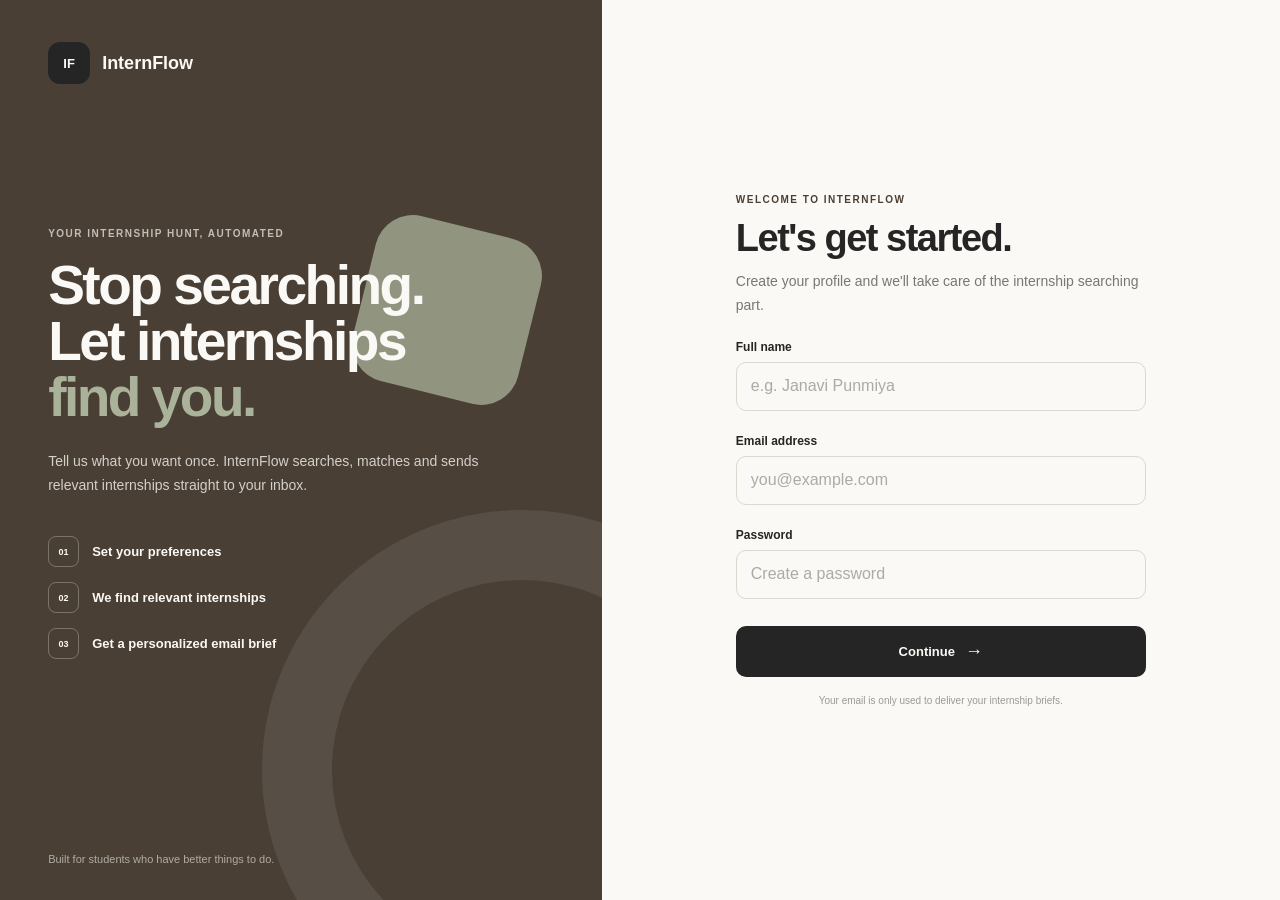
==== index.html @ 43641e39 "Add files via upload" ====
<!DOCTYPE html>
<html lang="en">
<head>
    <meta charset="UTF-8">
    <meta name="viewport" content="width=device-width, initial-scale=1.0">

    <title>InternFlow</title>

    <link rel="stylesheet" href="style.css">
</head>

<body>

    <!-- ================= LOGIN ================= -->

    <section id="loginPage" class="page active">

        <div class="login-page">

            <div class="login-visual">

                <div class="visual-top">
                    <div class="logo">IF</div>
                    <span>InternFlow</span>
                </div>

                <div class="visual-content">

                    <span class="mini-label">
                        YOUR INTERNSHIP HUNT, AUTOMATED
                    </span>

                    <h1>
                        Stop searching.<br>
                        Let internships<br>
                        <span>find you.</span>
                    </h1>

                    <p>
                        Tell us what you want once. InternFlow searches,
                        matches and sends relevant internships straight
                        to your inbox.
                    </p>

                    <div class="visual-points">

                        <div>
                            <span class="point-icon">01</span>
                            <p>Set your preferences</p>
                        </div>

                        <div>
                            <span class="point-icon">02</span>
                            <p>We find relevant internships</p>
                        </div>

                        <div>
                            <span class="point-icon">03</span>
                            <p>Get a personalized email brief</p>
                        </div>

                    </div>

                </div>

                <div class="visual-footer">
                    <span>
                        Built for students who have better things to do.
                    </span>
                </div>

            </div>


            <div class="login-form-area">

                <div class="mobile-brand">
                    <div class="logo">IF</div>
                    <strong>InternFlow</strong>
                </div>

                <div class="login-form-wrapper">

                    <span class="form-label">
                        WELCOME TO INTERNFLOW
                    </span>

                    <h2>Let's get started.</h2>

                    <p class="form-description">
                        Create your profile and we'll take care of
                        the internship searching part.
                    </p>

                    <form id="loginForm">

                        <div class="input-group">

                            <label for="loginName">
                                Full name
                            </label>

                            <input
                                type="text"
                                id="loginName"
                                placeholder="e.g. Janavi Punmiya"
                                required
                            >

                        </div>


                        <div class="input-group">

                            <label for="loginEmail">
                                Email address
                            </label>

                            <input
                                type="email"
                                id="loginEmail"
                                placeholder="you@example.com"
                                required
                            >

                        </div>


                        <div class="input-group">

                            <label for="loginPassword">
                                Password
                            </label>

                            <input
                                type="password"
                                id="loginPassword"
                                placeholder="Create a password"
                                required
                            >

                        </div>


                        <button
                            type="submit"
                            class="primary-btn"
                        >
                            Continue
                            <span>→</span>
                        </button>

                    </form>

                    <p class="privacy-note">
                        Your email is only used to deliver your
                        internship briefs.
                    </p>

                </div>

            </div>

        </div>

    </section>


    <!-- ================= PREFERENCES ================= -->

    <section id="preferencesPage" class="page">

        <div class="app-shell">

            <header class="topbar">

                <div class="brand">
                    <div class="logo">IF</div>
                    <strong>InternFlow</strong>
                </div>

                <button
                    id="logoutBtn"
                    class="logout-btn"
                >
                    Log out
                </button>

            </header>


            <main class="preferences-main">

                <div class="setup-intro">

                    <div>

                        <span class="form-label">
                            STEP 01 / YOUR PROFILE
                        </span>

                        <h1>What are you looking for?</h1>

                        <p>
                            The more you tell us, the better we can filter
                            internships before they reach your inbox.
                        </p>

                    </div>

                    <div class="setup-number">
                        01
                    </div>

                </div>


                <form id="preferencesForm">

                    <!-- BASIC PREFERENCES -->

                    <section class="preference-section">

                        <div class="section-number">
                            01
                        </div>

                        <div class="section-content">

                            <div class="section-heading">

                                <h2>
                                    About your internship
                                </h2>

                                <p>
                                    Tell us what kind of opportunity
                                    you want.
                                </p>

                            </div>


                            <div class="preference-grid">

                                <div class="field full">

                                    <label>
                                        Skills
                                    </label>

                                    <input
                                        type="text"
                                        id="skills"
                                        placeholder="Python, Java, Linux, React, SQL..."
                                        required
                                    >

                                    <small>
                                        Add all skills you want
                                        internships to match against.
                                    </small>

                                </div>


                                <div class="field">

                                    <label>
                                        Preferred domain
                                    </label>

                                    <select
                                        id="domain"
                                        required
                                    >

                                        <option value="">
                                            Choose a domain
                                        </option>

                                        <option>
                                            Cybersecurity
                                        </option>

                                        <option>
                                            Software Development
                                        </option>

                                        <option>
                                            Web Development
                                        </option>

                                        <option>
                                            App Development
                                        </option>

                                        <option>
                                            Data Science
                                        </option>

                                        <option>
                                            Artificial Intelligence
                                        </option>

                                        <option>
                                            Machine Learning
                                        </option>

                                        <option>
                                            Cloud Computing
                                        </option>

                                        <option>
                                            DevOps
                                        </option>

                                        <option>
                                            Cloud Security
                                        </option>

                                        <option>
                                            IoT
                                        </option>

                                        <option>
                                            Embedded Systems
                                        </option>

                                        <option>
                                            Networking
                                        </option>

                                        <option>
                                            Blockchain
                                        </option>

                                        <option>
                                            UI/UX Design
                                        </option>

                                        <option>
                                            Product Management
                                        </option>

                                        <option>
                                            Digital Marketing
                                        </option>

                                        <option>
                                            Finance
                                        </option>

                                        <option>
                                            Business Analytics
                                        </option>

                                        <option>
                                            Other
                                        </option>

                                    </select>

                                </div>


                                <div class="field">

                                    <label>
                                        Internship type
                                    </label>

                                    <select id="internshipType">

                                        <option value="Any">
                                            Any type
                                        </option>

                                        <option>
                                            Technical
                                        </option>

                                        <option>
                                            Non-Technical
                                        </option>

                                        <option>
                                            Research
                                        </option>

                                        <option>
                                            Engineering
                                        </option>

                                        <option>
                                            Product
                                        </option>

                                        <option>
                                            Design
                                        </option>

                                        <option>
                                            Business
                                        </option>

                                    </select>

                                </div>

                            </div>

                        </div>

                    </section>


                    <!-- LOCATION -->

                    <section class="preference-section">

                        <div class="section-number">
                            02
                        </div>

                        <div class="section-content">

                            <div class="section-heading">

                                <h2>
                                    Where do you want to work?
                                </h2>

                                <p>
                                    You can select multiple locations.
                                </p>

                            </div>


                            <div class="location-grid">

                                <label class="choice">
                                    <input
                                        type="checkbox"
                                        value="Mumbai"
                                    >
                                    <span>Mumbai</span>
                                </label>

                                <label class="choice">
                                    <input
                                        type="checkbox"
                                        value="Pune"
                                    >
                                    <span>Pune</span>
                                </label>

                                <label class="choice">
                                    <input
                                        type="checkbox"
                                        value="Bengaluru"
                                    >
                                    <span>Bengaluru</span>
                                </label>

                                <label class="choice">
                                    <input
                                        type="checkbox"
                                        value="Hyderabad"
                                    >
                                    <span>Hyderabad</span>
                                </label>

                                <label class="choice">
                                    <input
                                        type="checkbox"
                                        value="Delhi NCR"
                                    >
                                    <span>Delhi NCR</span>
                                </label>

                                <label class="choice">
                                    <input
                                        type="checkbox"
                                        value="Chennai"
                                    >
                                    <span>Chennai</span>
                                </label>

                                <label class="choice">
                                    <input
                                        type="checkbox"
                                        value="Kolkata"
                                    >
                                    <span>Kolkata</span>
                                </label>

                                <label class="choice">
                                    <input
                                        type="checkbox"
                                        value="Ahmedabad"
                                    >
                                    <span>Ahmedabad</span>
                                </label>

                                <label class="choice">
                                    <input
                                        type="checkbox"
                                        value="Noida"
                                    >
                                    <span>Noida</span>
                                </label>

                                <label class="choice">
                                    <input
                                        type="checkbox"
                                        value="Gurugram"
                                    >
                                    <span>Gurugram</span>
                                </label>

                                <label class="choice">
                                    <input
                                        type="checkbox"
                                        value="Remote"
                                    >
                                    <span>Remote</span>
                                </label>

                                <label class="choice">
                                    <input
                                        type="checkbox"
                                        value="Anywhere in India"
                                    >
                                    <span>Anywhere in India</span>
                                </label>

                            </div>


                            <div class="custom-location">

                                <label for="customLocation">
                                    Other location
                                </label>

                                <input
                                    type="text"
                                    id="customLocation"
                                    placeholder="Add another city or location"
                                >

                            </div>

                        </div>

                    </section>


                    <!-- STIPEND -->

                    <section class="preference-section">

                        <div class="section-number">
                            03
                        </div>

                        <div class="section-content">

                            <div class="section-heading">

                                <h2>
                                    What should the internship offer?
                                </h2>

                                <p>
                                    Set the minimum conditions you're
                                    comfortable with.
                                </p>

                            </div>


                            <div class="preference-grid">

                                <div class="field">

                                    <label>
                                        Minimum monthly stipend
                                    </label>

                                    <div class="rupee-input">

                                        <span>₹</span>

                                        <input
                                            type="number"
                                            id="stipend"
                                            min="5000"
                                            step="1000"
                                            value="10000"
                                            required
                                        >

                                    </div>

                                    <small>
                                        Minimum allowed: ₹5,000/month
                                    </small>

                                </div>


                                <div class="field">

                                    <label>
                                        Maximum duration
                                    </label>

                                    <select id="duration">

                                        <option value="Any">
                                            Any duration
                                        </option>

                                        <option>
                                            1 month
                                        </option>

                                        <option>
                                            2 months
                                        </option>

                                        <option>
                                            3 months
                                        </option>

                                        <option>
                                            4 months
                                        </option>

                                        <option>
                                            6 months
                                        </option>

                                        <option>
                                            12 months
                                        </option>

                                    </select>

                                </div>


                                <div class="field">

                                    <label>
                                        Paid / unpaid
                                    </label>

                                    <select id="paymentType">

                                        <option value="Paid only">
                                            Paid internships only
                                        </option>

                                        <option value="Any">
                                            Paid or unpaid
                                        </option>

                                        <option value="Unpaid">
                                            Unpaid is okay
                                        </option>

                                    </select>

                                </div>


                                <div class="field">

                                    <label>
                                        Work arrangement
                                    </label>

                                    <select id="workMode">

                                        <option value="Any">
                                            Any
                                        </option>

                                        <option>
                                            On-site
                                        </option>

                                        <option>
                                            Hybrid
                                        </option>

                                        <option>
                                            Remote
                                        </option>

                                    </select>

                                </div>

                            </div>

                        </div>

                    </section>


                    <!-- ELIGIBILITY -->

                    <section class="preference-section">

                        <div class="section-number">
                            04
                        </div>

                        <div class="section-content">

                            <div class="section-heading">

                                <h2>
                                    Eligibility & timing
                                </h2>

                                <p>
                                    Help us avoid sending opportunities
                                    you can't apply for.
                                </p>

                            </div>


                            <div class="preference-grid">

                                <div class="field">

                                    <label>
                                        Current year
                                    </label>

                                    <select id="studyYear">

                                        <option>
                                            First year
                                        </option>

                                        <option selected>
                                            Second year
                                        </option>

                                        <option>
                                            Third year
                                        </option>

                                        <option>
                                            Fourth year
                                        </option>

                                        <option>
                                            Postgraduate
                                        </option>

                                    </select>

                                </div>


                                <div class="field">

                                    <label>
                                        Availability
                                    </label>

                                    <select id="availability">

                                        <option>
                                            Immediately
                                        </option>

                                        <option>
                                            Within 1 month
                                        </option>

                                        <option>
                                            Next month
                                        </option>

                                        <option>
                                            Flexible
                                        </option>

                                    </select>

                                </div>


                                <div class="field">

                                    <label>
                                        Application deadline
                                    </label>

                                    <select id="deadline">

                                        <option>
                                            Any deadline
                                        </option>

                                        <option>
                                            At least 3 days left
                                        </option>

                                        <option>
                                            At least 1 week left
                                        </option>

                                        <option>
                                            At least 2 weeks left
                                        </option>

                                    </select>

                                </div>


                                <div class="field">

                                    <label>
                                        Company preference
                                    </label>

                                    <select id="companyType">

                                        <option>
                                            Any company
                                        </option>

                                        <option>
                                            Startup
                                        </option>

                                        <option>
                                            Mid-size company
                                        </option>

                                        <option>
                                            Large company
                                        </option>

                                        <option>
                                            MNC
                                        </option>

                                        <option>
                                            Research organisation
                                        </option>

                                    </select>

                                </div>

                            </div>

                        </div>

                    </section>


                    <!-- EMAIL -->

                    <section class="preference-section">

                        <div class="section-number">
                            05
                        </div>

                        <div class="section-content">

                            <div class="section-heading">

                                <h2>
                                    How should we send your results?
                                </h2>

                                <p>
                                    InternFlow's main output is your
                                    personalized email brief.
                                </p>

                            </div>


                            <div class="email-settings">

                                <div class="email-address-box">

                                    <span class="email-symbol">
                                        ✉
                                    </span>

                                    <div>

                                        <small>
                                            BRIEF WILL BE SENT TO
                                        </small>

                                        <strong id="preferenceEmail">
                                            your email
                                        </strong>

                                    </div>

                                </div>


                                <div class="field">

                                    <label>
                                        Email frequency
                                    </label>

                                    <select id="frequency">

                                        <option>
                                            Daily
                                        </option>

                                        <option>
                                            Every 3 days
                                        </option>

                                        <option>
                                            Weekly
                                        </option>

                                    </select>

                                </div>

                            </div>

                        </div>

                    </section>


                    <div class="save-area">

                        <div>

                            <strong>
                                Ready to start?
                            </strong>

                            <p>
                                We'll use these preferences for your
                                internship matching.
                            </p>

                        </div>

                        <button
                            type="submit"
                            class="save-btn"
                        >
                            Save preferences
                            <span>→</span>
                        </button>

                    </div>

                </form>

            </main>

        </div>

    </section>


    <!-- ================= DASHBOARD ================= -->

    <section id="dashboardPage" class="page">

        <div class="app-shell">

            <header class="topbar">

                <div class="brand">

                    <div class="logo">
                        IF
                    </div>

                    <strong>
                        InternFlow
                    </strong>

                </div>

                <div class="topbar-right">

                    <span
                        id="userEmail"
                        class="user-email"
                    ></span>

                    <button
                        id="dashboardLogout"
                        class="logout-btn"
                    >
                        Log out
                    </button>

                </div>

            </header>


            <main class="dashboard-main">

                <!-- DASHBOARD INTRO -->

                <div class="dashboard-intro">

                    <div>

                        <span class="form-label">
                            YOUR INTERNFLOW
                        </span>

                        <h1 id="welcomeText">
                            Your internship search is active.
                        </h1>

                        <p>
                            InternFlow will handle the searching and matching.
                            You just need to check your inbox.
                        </p>

                    </div>

                    <div class="active-badge">

                        <span></span>

                        SEARCH ACTIVE

                    </div>

                </div>


                <!-- STATUS -->

                <div class="status-row">

                    <div class="status-item">

                        <small>
                            SEARCH
                        </small>

                        <strong>
                            Active
                        </strong>

                        <p>
                            Automatic internship discovery
                        </p>

                    </div>


                    <div class="status-item">

                        <small>
                            EMAIL
                        </small>

                        <strong id="frequencyStatus">
                            Daily
                        </strong>

                        <p>
                            Your selected delivery schedule
                        </p>

                    </div>


                    <div class="status-item">

                        <small>
                            LAST BRIEF
                        </small>

                        <strong>
                            Not sent yet
                        </strong>

                        <p>
                            Your first brief will appear here
                        </p>

                    </div>

                </div>


                <!-- MATCHING PROFILE -->

                <section class="dashboard-section">

                    <div class="dashboard-section-head">

                        <div>

                            <span class="form-label">
                                MATCHING PROFILE
                            </span>

                            <h2>
                                Your preferences
                            </h2>

                        </div>

                        <button
                            id="editPreferences"
                            class="edit-btn"
                        >
                            Edit
                        </button>

                    </div>


                    <div class="profile-details">

                        <div class="profile-detail large">

                            <small>
                                SKILLS
                            </small>

                            <strong id="summarySkills">
                                —
                            </strong>

                        </div>


                        <div class="profile-detail">

                            <small>
                                DOMAIN
                            </small>

                            <strong id="summaryDomain">
                                —
                            </strong>

                        </div>


                        <div class="profile-detail">

                            <small>
                                LOCATIONS
                            </small>

                            <strong id="summaryLocation">
                                —
                            </strong>

                        </div>


                        <div class="profile-detail">

                            <small>
                                MINIMUM STIPEND
                            </small>

                            <strong id="summaryStipend">
                                —
                            </strong>

                        </div>


                        <div class="profile-detail">

                            <small>
                                WORK MODE
                            </small>

                            <strong id="summaryWorkMode">
                                —
                            </strong>

                        </div>


                        <div class="profile-detail">

                            <small>
                                INTERNSHIP TYPE
                            </small>

                            <strong id="summaryType">
                                —
                            </strong>

                        </div>

                    </div>

                </section>


                <!-- ================= AI RESULTS ================= -->

                <section class="dashboard-section">

                    <div class="dashboard-section-head">

                        <div>

                            <span class="form-label">
                                AI MATCHES
                            </span>

                            <h2>
                                Internships found for you
                            </h2>

                        </div>

                        <span
                            id="resultsCount"
                            class="form-label"
                        >
                            Searching...
                        </span>

                    </div>


                    <div
                        id="internshipResults"
                        class="internship-results"
                    >

                        <p class="results-message">
                            Searching for internships based on your
                            preferences...
                        </p>

                    </div>

                </section>


                <!-- EMAIL OUTPUT -->

                <section class="email-output">

                    <div class="output-number">
                        01
                    </div>

                    <div class="output-content">

                        <span class="form-label">
                            THE ACTUAL OUTPUT
                        </span>

                        <h2>
                            Relevant internships in your inbox.
                        </h2>

                        <p>
                            InternFlow searches the web, extracts internship
                            information, checks eligibility and compares the
                            opportunity against your preferences before
                            including it in your email brief.
                        </p>


                        <div class="output-flow">

                            <span>
                                Tavily Search
                            </span>

                            <b>
                                →
                            </b>

                            <span>
                                Gemini
                            </span>

                            <b>
                                →
                            </b>

                            <span>
                                Matching
                            </span>

                            <b>
                                →
                            </b>

                            <span>
                                Email
                            </span>

                        </div>

                    </div>

                </section>

            </main>

        </div>

    </section>


    <script src="script.js"></script>

</body>
</html>
---- style.css ----
/* =========================================
   INTERNFLOW
   Updated Visual Identity
   Warm Earthy + Sage
========================================= */

* {
    margin: 0;
    padding: 0;
    box-sizing: border-box;
}

:root {
    --black: #252525;
    --dark: #493F35;
    --grey: #777777;
    --light-grey: #E2DED5;

    --background: #F3EEE6;
    --white: #FBF9F5;

    --sage: #87947A;
    --sage-soft: #AAB29A;
    --sage-light: #E7EBE2;

    --brown: #493F35;
    --brown-light: #EEE7DE;

    --green: #6F8A68;
    --green-light: #E5ECE2;

    --radius: 18px;

    font-family:
        Inter,
        "Segoe UI",
        Arial,
        sans-serif;
}

html {
    scroll-behavior: smooth;
}

body {
    min-height: 100vh;
    background: var(--background);
    color: var(--black);
}

button,
input,
select {
    font: inherit;
}

button {
    cursor: pointer;
}

.page {
    display: none;
    min-height: 100vh;
}

.page.active {
    display: block;
}


/* =========================================
   LOGIN
========================================= */

#loginPage.active {
    display: block;
}

.login-page {
    min-height: 100vh;

    display: grid;
    grid-template-columns: 47% 53%;

    background: var(--white);
}


/* =========================================
   LOGIN LEFT VISUAL
========================================= */

.login-visual {
    position: relative;

    min-height: 100vh;

    padding: 42px 8%;

    background: var(--dark);

    color: var(--white);

    overflow: hidden;
}

.login-visual::before {
    content: "";

    position: absolute;

    width: 380px;
    height: 380px;

    right: -180px;
    bottom: -130px;

    border: 70px solid rgba(255, 255, 255, 0.08);

    border-radius: 50%;
}

.login-visual::after {
    content: "";

    position: absolute;

    width: 170px;
    height: 170px;

    right: 70px;
    top: 25%;

    background: var(--sage-soft);

    border-radius: 38px;

    transform: rotate(14deg);

    opacity: 0.75;
}

.visual-top {
    position: relative;
    z-index: 2;

    display: flex;
    align-items: center;
    gap: 12px;

    font-size: 18px;
    font-weight: 800;
}

.logo {
    width: 42px;
    height: 42px;

    display: flex;
    align-items: center;
    justify-content: center;

    background: var(--black);
    color: var(--white);

    border-radius: 12px;

    font-size: 13px;
    font-weight: 900;
}

.visual-content {
    position: relative;
    z-index: 2;

    max-width: 520px;

    margin-top: 16vh;
}

.mini-label,
.form-label {
    display: block;

    font-size: 10px;
    font-weight: 900;

    letter-spacing: 1.5px;
}

.mini-label {
    color: rgba(251, 249, 245, 0.68);
}

.visual-content h1 {
    margin-top: 18px;

    /* Smaller and more balanced */
    font-size: clamp(38px, 4.3vw, 58px);

    line-height: 1.02;

    letter-spacing: -2.5px;
}

.visual-content h1 span {
    color: var(--sage-soft);
}

.visual-content > p {
    max-width: 440px;

    margin-top: 25px;

    color: rgba(251, 249, 245, 0.78);

    font-size: 14px;

    line-height: 1.7;
}

.visual-points {
    margin-top: 38px;

    display: flex;
    flex-direction: column;
    gap: 15px;
}

.visual-points div {
    display: flex;
    align-items: center;
    gap: 13px;
}

.point-icon {
    width: 31px;
    height: 31px;

    display: flex;
    align-items: center;
    justify-content: center;

    border: 1px solid rgba(251, 249, 245, 0.28);

    border-radius: 8px;

    font-size: 9px;
    font-weight: 800;
}

.visual-points p {
    font-size: 13px;
    font-weight: 600;
}

.visual-footer {
    position: absolute;
    z-index: 2;

    left: 8%;
    bottom: 35px;

    color: rgba(251, 249, 245, 0.58);

    font-size: 11px;
}


/* =========================================
   LOGIN RIGHT
========================================= */

.login-form-area {
    display: flex;
    align-items: center;
    justify-content: center;

    padding: 50px;
}

.login-form-wrapper {
    width: min(410px, 100%);
}

.form-label {
    color: var(--brown);
}

.login-form-wrapper h2 {
    margin-top: 12px;

    font-size: 38px;

    letter-spacing: -1.5px;
}

.form-description {
    margin-top: 10px;

    color: var(--grey);

    font-size: 14px;
    line-height: 1.65;
}

.input-group {
    margin-top: 23px;
}

.input-group label,
.field label {
    display: block;

    margin-bottom: 8px;

    font-size: 12px;
    font-weight: 800;
}

input,
select {
    width: 100%;
    height: 49px;

    padding: 0 14px;

    border: 1px solid #DCD8D0;

    border-radius: 10px;

    background: var(--white);

    color: var(--black);

    outline: none;

    transition: 0.2s;
}

input::placeholder {
    color: #AAAAAA;
}

input:focus,
select:focus {
    border-color: var(--sage);

    box-shadow:
        0 0 0 3px var(--sage-light);
}

.primary-btn {
    width: 100%;
    height: 51px;

    display: flex;
    align-items: center;
    justify-content: center;
    gap: 10px;

    margin-top: 27px;

    border: none;
    border-radius: 10px;

    background: var(--black);
    color: var(--white);

    font-size: 13px;
    font-weight: 800;

    transition: 0.2s;
}

.primary-btn:hover {
    background: var(--sage);

    transform: translateY(-1px);
}

.primary-btn span {
    font-size: 18px;
}

.privacy-note {
    margin-top: 18px;

    color: #999999;

    font-size: 10px;

    text-align: center;
}

.mobile-brand {
    display: none;
}


/* =========================================
   APP SHELL
========================================= */

.app-shell {
    min-height: 100vh;
}

.topbar {
    height: 72px;

    display: flex;
    align-items: center;
    justify-content: space-between;

    padding: 0 6%;

    background: var(--white);

    border-bottom: 1px solid #DED9D0;
}

.brand {
    display: flex;
    align-items: center;
    gap: 10px;

    font-size: 17px;
}

.brand .logo {
    width: 36px;
    height: 36px;

    border-radius: 10px;
}

.logout-btn {
    border: none;

    background: transparent;

    color: #777777;

    font-size: 12px;
    font-weight: 700;
}

.logout-btn:hover {
    color: var(--sage);
}

.topbar-right {
    display: flex;
    align-items: center;
    gap: 22px;
}

.user-email {
    color: #777777;

    font-size: 12px;
}


/* =========================================
   PREFERENCES
========================================= */

.preferences-main {
    width: min(1050px, 90%);

    margin: 0 auto;

    padding: 70px 0 90px;
}

.setup-intro {
    display: flex;
    align-items: flex-start;
    justify-content: space-between;

    margin-bottom: 48px;
}

.setup-intro h1,
.dashboard-intro h1 {
    margin-top: 10px;

    font-size: clamp(34px, 5vw, 52px);

    line-height: 1;

    letter-spacing: -2px;
}

.setup-intro p,
.dashboard-intro p {
    max-width: 620px;

    margin-top: 14px;

    color: var(--grey);

    font-size: 14px;
    line-height: 1.7;
}

.setup-number {
    font-size: 90px;

    color: #D8D3C9;

    font-weight: 900;

    line-height: 0.8;

    letter-spacing: -6px;
}


/* =========================================
   PREFERENCE SECTIONS
========================================= */

.preference-section {
    display: grid;

    grid-template-columns: 70px 1fr;

    gap: 25px;

    padding: 38px 0;

    border-top: 1px solid #DDD8CF;
}

.section-number {
    width: 38px;
    height: 38px;

    display: flex;
    align-items: center;
    justify-content: center;

    background: var(--black);
    color: var(--white);

    border-radius: 10px;

    font-size: 11px;
    font-weight: 900;
}

.section-heading {
    margin-bottom: 25px;
}

.section-heading h2 {
    font-size: 21px;

    letter-spacing: -0.5px;
}

.section-heading p {
    margin-top: 5px;

    color: var(--grey);

    font-size: 12px;
}

.preference-grid {
    display: grid;

    grid-template-columns: 1fr 1fr;

    gap: 22px;
}

.field.full {
    grid-column: 1 / -1;
}

.field small {
    display: block;

    margin-top: 7px;

    color: #999999;

    font-size: 10px;
}


/* =========================================
   LOCATION
========================================= */

.location-grid {
    display: grid;

    grid-template-columns: repeat(4, 1fr);

    gap: 10px;
}

.choice {
    cursor: pointer;
}

.choice input {
    display: none;
}

.choice span {
    min-height: 48px;

    display: flex;
    align-items: center;
    justify-content: center;

    padding: 0 10px;

    background: var(--white);

    border: 1px solid #DDDBD5;

    border-radius: 10px;

    color: #555555;

    font-size: 12px;
    font-weight: 650;

    text-align: center;

    transition: 0.2s;
}

.choice input:checked + span {
    background: var(--sage);

    border-color: var(--sage);

    color: var(--white);
}

.choice span:hover {
    border-color: var(--sage);
}

.custom-location {
    margin-top: 18px;
}

.custom-location label {
    display: block;

    margin-bottom: 8px;

    font-size: 12px;
    font-weight: 800;
}


/* =========================================
   RUPEE INPUT
========================================= */

.rupee-input {
    height: 49px;

    display: flex;
    align-items: center;

    border: 1px solid #DCD8D0;

    border-radius: 10px;

    overflow: hidden;

    background: var(--white);
}

.rupee-input span {
    padding-left: 14px;

    color: #777777;

    font-weight: 800;
}

.rupee-input input {
    height: 100%;

    border: none;

    box-shadow: none;
}


/* =========================================
   EMAIL SETTINGS
========================================= */

.email-settings {
    display: grid;

    grid-template-columns: 1fr 1fr;

    gap: 22px;

    align-items: end;
}

.email-address-box {
    min-height: 68px;

    display: flex;
    align-items: center;

    gap: 14px;

    padding: 14px;

    background: var(--sage-light);

    border: 1px solid var(--sage-soft);

    border-radius: 12px;
}

.email-symbol {
    width: 38px;
    height: 38px;

    display: flex;
    align-items: center;
    justify-content: center;

    background: var(--sage-soft);

    border-radius: 9px;

    font-size: 16px;
}

.email-address-box small {
    display: block;

    margin-bottom: 4px;

    color: var(--brown);

    font-size: 9px;
    font-weight: 900;

    letter-spacing: 0.7px;
}

.email-address-box strong {
    font-size: 13px;
}


/* =========================================
   SAVE
========================================= */

.save-area {
    display: flex;
    align-items: center;
    justify-content: space-between;

    gap: 25px;

    margin-top: 25px;

    padding: 25px;

    background: var(--black);

    color: var(--white);

    border-radius: 16px;
}

.save-area strong {
    font-size: 15px;
}

.save-area p {
    margin-top: 5px;

    color: #AAAAAA;

    font-size: 11px;
}

.save-btn {
    height: 48px;

    padding: 0 22px;

    display: flex;
    align-items: center;
    gap: 12px;

    border: none;
    border-radius: 9px;

    background: var(--sage);

    color: var(--white);

    font-size: 12px;
    font-weight: 800;
}

.save-btn:hover {
    background: var(--brown);
}

.save-btn span {
    font-size: 18px;
}


/* =========================================
   DASHBOARD
========================================= */

.dashboard-main {
    width: min(1050px, 90%);

    margin: 0 auto;

    padding: 70px 0 90px;
}

.dashboard-intro {
    display: flex;
    justify-content: space-between;
    align-items: flex-start;

    gap: 30px;

    margin-bottom: 38px;
}

.active-badge {
    flex-shrink: 0;

    display: flex;
    align-items: center;
    gap: 8px;

    padding: 9px 12px;

    background: var(--green-light);

    color: var(--green);

    border-radius: 30px;

    font-size: 9px;
    font-weight: 900;
}

.active-badge span {
    width: 7px;
    height: 7px;

    border-radius: 50%;

    background: var(--green);
}


/* =========================================
   STATUS
========================================= */

.status-row {
    display: grid;

    grid-template-columns: repeat(3, 1fr);

    border-top: 1px solid #DDD8CF;
    border-bottom: 1px solid #DDD8CF;

    margin-bottom: 40px;
}

.status-item {
    padding: 23px 20px;

    border-right: 1px solid #DDD8CF;
}

.status-item:last-child {
    border-right: none;
}

.status-item small,
.profile-detail small {
    display: block;

    margin-bottom: 8px;

    color: #999999;

    font-size: 9px;
    font-weight: 900;

    letter-spacing: 1px;
}

.status-item strong {
    font-size: 18px;
}

.status-item p {
    margin-top: 5px;

    color: #888888;

    font-size: 10px;
}


/* =========================================
   PROFILE
========================================= */

.dashboard-section {
    padding: 30px;

    background: var(--white);

    border: 1px solid #DED9D0;

    border-radius: 16px;

    margin-bottom: 20px;
}

.dashboard-section-head {
    display: flex;
    align-items: flex-start;
    justify-content: space-between;

    margin-bottom: 25px;
}

.dashboard-section-head h2 {
    margin-top: 6px;

    font-size: 20px;
}

.edit-btn {
    padding: 8px 13px;

    border: 1px solid #D7D2C9;

    background: var(--white);

    border-radius: 8px;

    font-size: 11px;
    font-weight: 800;
}

.edit-btn:hover {
    border-color: var(--sage);

    color: var(--sage);
}

.profile-details {
    display: grid;

    grid-template-columns: repeat(3, 1fr);

    gap: 10px;
}

.profile-detail {
    min-height: 85px;

    padding: 15px;

    background: #F0ECE5;

    border-radius: 10px;
}

.profile-detail.large {
    grid-column: span 3;
}

.profile-detail strong {
    font-size: 13px;

    line-height: 1.5;
}


/* =========================================
   EMAIL OUTPUT
========================================= */

.email-output {
    display: grid;

    grid-template-columns: 75px 1fr;

    gap: 20px;

    padding: 32px;

    background: var(--brown);

    color: var(--white);

    border-radius: 16px;
}

.output-number {
    font-size: 44px;

    color: rgba(251, 249, 245, 0.3);

    font-weight: 900;

    line-height: 0.9;
}

.email-output .form-label {
    color: var(--sage-soft);
}

.output-content h2 {
    margin-top: 9px;

    font-size: 25px;

    letter-spacing: -0.7px;
}

.output-content > p {
    max-width: 680px;

    margin-top: 10px;

    color: rgba(251, 249, 245, 0.72);

    font-size: 12px;

    line-height: 1.7;
}

.output-flow {
    display: flex;
    align-items: center;
    flex-wrap: wrap;

    gap: 10px;

    margin-top: 25px;
}

.output-flow span {
    padding: 7px 10px;

    background: rgba(251, 249, 245, 0.12);

    border-radius: 7px;

    font-size: 10px;
    font-weight: 700;
}

.output-flow b {
    color: rgba(251, 249, 245, 0.45);

    font-size: 12px;
}


/* =========================================
   RESPONSIVE
========================================= */

@media (max-width: 900px) {

    .login-page {
        grid-template-columns: 1fr;
    }

    .login-visual {
        display: none;
    }

    .mobile-brand {
        display: flex;

        align-items: center;
        gap: 10px;

        margin-bottom: 32px;
    }

    .mobile-brand .logo {
        width: 36px;
        height: 36px;
    }

    .login-form-area {
        min-height: 100vh;

        padding: 45px 28px;

        align-items: center;
    }

    .login-form-wrapper {
        width: min(430px, 100%);
    }

    .login-form-wrapper h2 {
        font-size: 34px;
    }

    .form-description {
        font-size: 14px;
    }

    .location-grid {
        grid-template-columns: repeat(3, 1fr);
    }

    .profile-details {
        grid-template-columns: 1fr 1fr;
    }

    .profile-detail.large {
        grid-column: span 2;
    }
}


/* =========================================
   MOBILE
========================================= */

@media (max-width: 650px) {

    .topbar {
        padding: 0 5%;
    }

    .user-email {
        display: none;
    }

    .preferences-main,
    .dashboard-main {
        width: 90%;

        padding-top: 45px;
    }

    .setup-intro {
        margin-bottom: 35px;
    }

    .setup-intro h1,
    .dashboard-intro h1 {
        font-size: 36px;

        letter-spacing: -1.5px;
    }

    .setup-number {
        display: none;
    }

    .preference-section {
        grid-template-columns: 1fr;

        gap: 15px;
    }

    .preference-grid,
    .email-settings {
        grid-template-columns: 1fr;
    }

    .field.full {
        grid-column: auto;
    }

    .location-grid {
        grid-template-columns: 1fr 1fr;
    }

    .save-area {
        align-items: flex-start;

        flex-direction: column;
    }

    .save-btn {
        width: 100%;

        justify-content: center;
    }

    .dashboard-intro {
        flex-direction: column;
    }

    .status-row {
        grid-template-columns: 1fr;
    }

    .status-item {
        border-right: none;

        border-bottom: 1px solid #DDD8CF;
    }

    .status-item:last-child {
        border-bottom: none;
    }

    .profile-details {
        grid-template-columns: 1fr;
    }

    .profile-detail.large {
        grid-column: auto;
    }

    .dashboard-section {
        padding: 22px;
    }

    .email-output {
        grid-template-columns: 1fr;

        padding: 25px;
    }

    .output-number {
        display: none;
    }

    .output-flow {
        gap: 6px;
    }

    .output-flow b {
        display: none;
    }

    /* Login mobile */

    .login-form-area {
        padding: 32px 22px;
    }

    .mobile-brand {
        margin-bottom: 28px;
    }

    .login-form-wrapper h2 {
        margin-top: 10px;

        font-size: 31px;

        line-height: 1.08;

        letter-spacing: -1px;
    }

    .form-description {
        font-size: 13px;

        line-height: 1.6;
    }

    .input-group {
        margin-top: 20px;
    }

    .input-group label {
        font-size: 12px;
    }

    input,
    select {
        height: 48px;
    }

    .primary-btn {
        height: 50px;

        margin-top: 24px;
    }

    .privacy-note {
        font-size: 10px;

        line-height: 1.5;
    }
}


/* =========================================
   VERY SMALL PHONES
========================================= */

@media (max-width: 400px) {

    .login-form-area {
        padding: 25px 18px;
    }

    .login-form-wrapper h2 {
        font-size: 28px;
    }

    .form-description {
        font-size: 12px;
    }

    .mobile-brand {
        margin-bottom: 24px;
    }

    .mobile-brand .logo {
        width: 34px;
        height: 34px;
    }

    .location-grid {
        grid-template-columns: 1fr;
    }
}

/* =========================================
   CLEAN MOBILE LOGIN
========================================= */

@media (max-width: 900px) {

    .login-page {
        display: flex;
        flex-direction: column;
        min-height: 100vh;
        background: var(--white);
    }

    /* TOP VISUAL */
    .login-visual {
        display: block;
        min-height: 250px;
        height: 250px;
        padding: 22px 22px 25px;

        background: var(--dark);
        color: white;

        position: relative;
        overflow: hidden;
    }

    /* decorative circle */
    .login-visual::before {
        width: 250px;
        height: 250px;

        right: -145px;
        bottom: -145px;

        border: 45px solid rgba(255,255,255,0.08);
    }

    /* decorative square */
    .login-visual::after {
        width: 90px;
        height: 90px;

        right: 25px;
        top: 105px;

        border-radius: 22px;
        opacity: 0.18;

        transform: rotate(15deg);
    }

    /* BRAND */
    .visual-top {
        position: relative;
        z-index: 5;

        display: flex;
        align-items: center;
        gap: 9px;

        font-size: 15px;
    }

    .visual-top .logo {
        width: 34px;
        height: 34px;
        border-radius: 9px;
    }

    /* TEXT */
    .visual-content {
        position: relative;
        z-index: 5;

        margin-top: 34px;

        max-width: 100%;
    }

    .mini-label {
        font-size: 8px;
        letter-spacing: 1.2px;
    }

    .visual-content h1 {
        margin-top: 8px;

        max-width: 310px;

        font-size: 32px;
        line-height: 1.05;

        letter-spacing: -1.4px;
    }

    .visual-content > p {
        margin-top: 10px;

        max-width: 300px;

        color: rgba(255,255,255,0.68);

        font-size: 11px;
        line-height: 1.5;
    }

    /* remove unnecessary desktop content */
    .visual-points,
    .visual-footer {
        display: none;
    }


    /* =====================================
       FORM
    ===================================== */

    .login-form-area {
        display: flex;
        align-items: flex-start;
        justify-content: center;

        min-height: calc(100vh - 250px);

        padding: 34px 22px 45px;

        background: var(--white);
    }

    .login-form-wrapper {
        width: min(430px, 100%);
    }

    .login-form-wrapper h2 {
        margin-top: 0;

        font-size: 29px;
        line-height: 1.1;

        letter-spacing: -1px;
    }

    .form-description {
        max-width: 350px;

        margin-top: 9px;

        font-size: 12px;
        line-height: 1.55;
    }

    .input-group {
        margin-top: 21px;
    }

    input,
    select {
        height: 48px;
    }

    .primary-btn {
        height: 49px;
        margin-top: 23px;
    }

    .privacy-note {
        margin-top: 15px;
    }

    /* Don't duplicate the brand */
    .mobile-brand {
        display: none;
    }
}


/* =========================================
   SMALL PHONES
========================================= */

@media (max-width: 500px) {

    .login-visual {
        min-height: 225px;
        height: 225px;
    }

    .login-form-area {
        min-height: calc(100vh - 225px);
        padding: 29px 20px 38px;
    }

    .visual-content {
        margin-top: 29px;
    }

    .visual-content h1 {
        font-size: 29px;
    }

    .visual-content > p {
        font-size: 10.5px;
    }

    .login-form-wrapper h2 {
        font-size: 27px;
    }
}


/* =========================================
   VERY SMALL PHONES
========================================= */

@media (max-width: 380px) {

    .login-visual {
        min-height: 205px;
        height: 205px;
    }

    .login-form-area {
        min-height: calc(100vh - 205px);
        padding: 25px 18px 35px;
    }

    .visual-content {
        margin-top: 24px;
    }

    .visual-content h1 {
        font-size: 26px;
    }

    .visual-content > p {
        display: none;
    }

    .login-form-wrapper h2 {
        font-size: 25px;
    }
}

/* ========================================
   AI INTERNSHIP RESULTS
======================================== */

.internship-results {
    display: grid;
    grid-template-columns: repeat(2, minmax(0, 1fr));
    gap: 20px;
    margin-top: 24px;
}

.internship-card {
    background: var(--white);
    border: 1px solid rgba(73, 63, 53, 0.12);
    border-radius: 18px;
    padding: 24px;
    box-shadow: 0 8px 24px rgba(73, 63, 53, 0.06);
    transition: transform 0.2s ease, box-shadow 0.2s ease;
}

.internship-card:hover {
    transform: translateY(-4px);
    box-shadow: 0 14px 30px rgba(73, 63, 53, 0.11);
}


/* ----------------------------------------
   CARD HEADER
---------------------------------------- */

.internship-card-header {
    display: flex;
    justify-content: space-between;
    align-items: flex-start;
    gap: 16px;
    margin-bottom: 18px;
}

.internship-company {
    margin: 0 0 6px;
    font-size: 14px;
    font-weight: 600;
    color: var(--sage);
    letter-spacing: 0.04em;
    text-transform: uppercase;
}

.internship-role {
    margin: 0;
    font-size: 22px;
    line-height: 1.25;
    color: var(--dark);
}


/* ----------------------------------------
   MATCH BADGE
---------------------------------------- */

.match-badge {
    flex-shrink: 0;
    padding: 7px 11px;
    border-radius: 999px;
    background: rgba(135, 148, 122, 0.14);
    color: var(--sage);
    font-size: 13px;
    font-weight: 700;
}


/* ----------------------------------------
   LOCATION + STIPEND
---------------------------------------- */

.internship-meta {
    display: flex;
    flex-wrap: wrap;
    gap: 10px;
    margin-bottom: 20px;
}

.internship-meta-item {
    padding: 8px 11px;
    border-radius: 9px;
    background: #F3EEE6;
    color: var(--dark);
    font-size: 13px;
}


/* ----------------------------------------
   SKILLS
---------------------------------------- */

.internship-skills {
    margin-bottom: 20px;
}

.internship-skills-title {
    margin-bottom: 9px;
    font-size: 11px;
    font-weight: 700;
    letter-spacing: 0.08em;
    text-transform: uppercase;
    color: var(--sage);
}

.skill-list {
    display: flex;
    flex-wrap: wrap;
    gap: 7px;
}

.skill-tag {
    padding: 6px 9px;
    border: 1px solid rgba(73, 63, 53, 0.12);
    border-radius: 7px;
    background: var(--white);
    color: var(--dark);
    font-size: 12px;
}


/* ----------------------------------------
   MATCH DETAILS
---------------------------------------- */

.match-details {
    display: grid;
    grid-template-columns: 1fr 1fr;
    gap: 12px;
    margin-bottom: 22px;
}

.match-column {
    padding: 12px;
    border-radius: 10px;
}

.match-column.matched {
    background: rgba(135, 148, 122, 0.10);
}

.match-column.missing {
    background: rgba(73, 63, 53, 0.05);
}

.match-column-title {
    margin-bottom: 7px;
    font-size: 11px;
    font-weight: 700;
    letter-spacing: 0.07em;
    text-transform: uppercase;
    color: var(--sage);
}

.match-column.missing .match-column-title {
    color: var(--dark);
}

.match-column-text {
    margin: 0;
    font-size: 13px;
    line-height: 1.5;
    color: var(--dark);
}


/* ----------------------------------------
   APPLY BUTTON
---------------------------------------- */

.internship-apply {
    display: flex;
    justify-content: flex-end;
}

.internship-apply a {
    display: inline-flex;
    align-items: center;
    gap: 7px;
    padding: 11px 16px;
    border-radius: 10px;
    background: var(--sage);
    color: white;
    text-decoration: none;
    font-size: 13px;
    font-weight: 600;
    transition: background 0.2s ease, transform 0.2s ease;
}

.internship-apply a:hover {
    background: var(--dark);
    transform: translateY(-1px);
}


/* ----------------------------------------
   EMPTY / SEARCHING STATE
---------------------------------------- */

.results-message {
    grid-column: 1 / -1;
    padding: 32px;
    text-align: center;
    border: 1px dashed rgba(73, 63, 53, 0.2);
    border-radius: 16px;
    color: var(--dark);
    background: var(--white);
}


/* ----------------------------------------
   MOBILE
---------------------------------------- */

@media (max-width: 800px) {

    .internship-results {
        grid-template-columns: 1fr;
    }

    .internship-card {
        padding: 20px;
    }

    .internship-card-header {
        flex-direction: column;
        gap: 10px;
    }

    .match-details {
        grid-template-columns: 1fr;
    }

    .internship-apply {
        justify-content: stretch;
    }

    .internship-apply a {
        width: 100%;
        justify-content: center;
    }
}
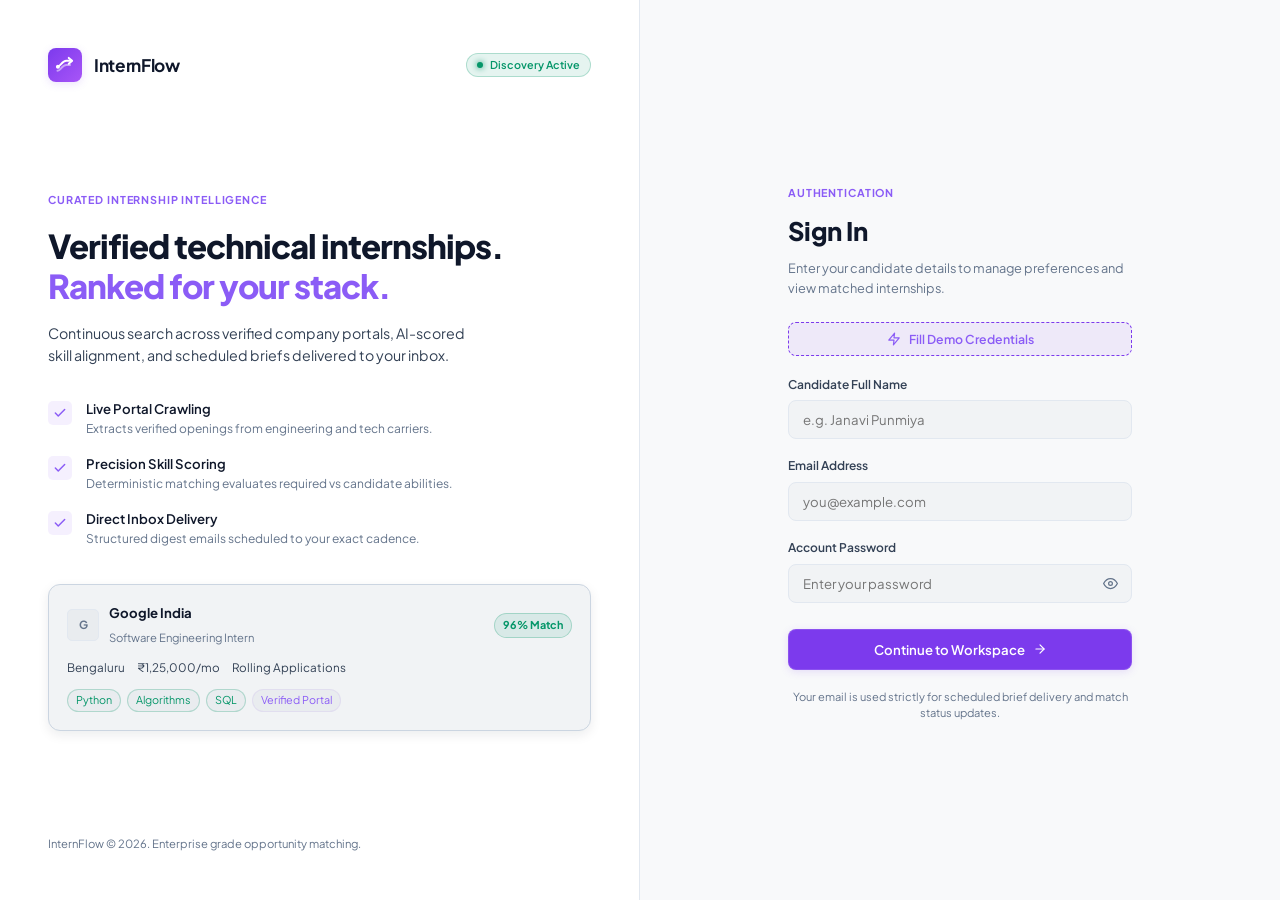
==== commit fc9f7d6a: "Deploy: Update brand icon, light theme, direct vs first-time preference flow, Render blueprint and t" ====
--- a/index.html
+++ b/index.html
@@ -3,158 +3,213 @@
 <head>
     <meta charset="UTF-8">
     <meta name="viewport" content="width=device-width, initial-scale=1.0">
-
-    <title>InternFlow</title>
+    <meta name="description" content="InternFlow — Executive internship intelligence and automated matching engine for engineering and technology opportunities.">
+
+    <title>InternFlow — Internship Discovery & Intelligence</title>
+    <link rel="icon" type="image/svg+xml" href="data:image/svg+xml,%3Csvg xmlns='http://www.w3.org/2000/svg' viewBox='0 0 32 32'%3E%3Crect width='32' height='32' rx='8' fill='%237C3AED'/%3E%3Cpath d='M5 19c4 0 6.5-8.5 12.5-8.5h7.5' stroke='white' stroke-width='2.6' stroke-linecap='round' stroke-linejoin='round' fill='none'/%3E%3Cpath d='M21 6.5l4 4-4 4' stroke='white' stroke-width='2.6' stroke-linecap='round' stroke-linejoin='round' fill='none'/%3E%3Cpath d='M5 25c4 0 6.5-8.5 12.5-8.5h5' stroke='white' stroke-width='2.6' stroke-linecap='round' stroke-opacity='0.5' fill='none'/%3E%3Ccircle cx='5.5' cy='19' r='1.5' fill='white'/%3E%3C/svg%3E">
+
+    <link rel="preconnect" href="https://fonts.googleapis.com">
+    <link rel="preconnect" href="https://fonts.gstatic.com" crossorigin>
+    <link href="https://fonts.googleapis.com/css2?family=Plus+Jakarta+Sans:wght@300;400;500;600;700;800&family=JetBrains+Mono:wght@400;500&display=swap" rel="stylesheet">
 
     <link rel="stylesheet" href="style.css">
 </head>
 
-<body>
-
-    <!-- ================= LOGIN ================= -->
+<body class="light-theme">
+
+    <!-- ================= LOGIN VIEW ================= -->
 
     <section id="loginPage" class="page active">
 
         <div class="login-page">
 
+            <!-- Left Visual Panel -->
             <div class="login-visual">
 
                 <div class="visual-top">
-                    <div class="logo">IF</div>
-                    <span>InternFlow</span>
+                    <div class="visual-brand-wrap">
+                        <div class="brand-logo-mark" aria-label="InternFlow Logo">
+                            <svg class="brand-icon" width="20" height="20" viewBox="0 0 24 24" fill="none" stroke="currentColor" stroke-width="2.4" stroke-linecap="round" stroke-linejoin="round">
+                                <path d="M3 14c3.5 0 5.5-7 10.5-7h6.5"/>
+                                <polyline points="16.5 3.5 20.5 7 16.5 10.5"/>
+                                <path d="M3 19c3.5 0 5.5-7 10.5-7h4.5" stroke-opacity="0.5"/>
+                                <circle cx="3.5" cy="14" r="1.2" fill="currentColor"/>
+                            </svg>
+                        </div>
+                        <span class="brand-title">InternFlow</span>
+                    </div>
+                    <div class="engine-live-pill">
+                        <span class="pulse-dot"></span>
+                        <span>Discovery Active</span>
+                    </div>
                 </div>
 
                 <div class="visual-content">
 
-                    <span class="mini-label">
-                        YOUR INTERNSHIP HUNT, AUTOMATED
+                    <span class="category-eyebrow">
+                        CURATED INTERNSHIP INTELLIGENCE
                     </span>
 
                     <h1>
-                        Stop searching.<br>
-                        Let internships<br>
-                        <span>find you.</span>
+                        Verified technical internships.<br>
+                        <span>Ranked for your stack.</span>
                     </h1>
 
-                    <p>
-                        Tell us what you want once. InternFlow searches,
-                        matches and sends relevant internships straight
-                        to your inbox.
+                    <p class="visual-lead">
+                        Continuous search across verified company portals, AI-scored skill alignment, and scheduled briefs delivered to your inbox.
                     </p>
 
-                    <div class="visual-points">
-
-                        <div>
-                            <span class="point-icon">01</span>
-                            <p>Set your preferences</p>
-                        </div>
-
-                        <div>
-                            <span class="point-icon">02</span>
-                            <p>We find relevant internships</p>
-                        </div>
-
-                        <div>
-                            <span class="point-icon">03</span>
-                            <p>Get a personalized email brief</p>
-                        </div>
-
+                    <div class="visual-feature-list">
+
+                        <div class="visual-feature-item">
+                            <div class="feature-icon-box">
+                                <svg width="14" height="14" viewBox="0 0 24 24" fill="none" stroke="currentColor" stroke-width="2.5" stroke-linecap="round" stroke-linejoin="round"><polyline points="20 6 9 17 4 12"></polyline></svg>
+                            </div>
+                            <div>
+                                <strong>Live Portal Crawling</strong>
+                                <p>Extracts verified openings from engineering and tech carriers.</p>
+                            </div>
+                        </div>
+
+                        <div class="visual-feature-item">
+                            <div class="feature-icon-box">
+                                <svg width="14" height="14" viewBox="0 0 24 24" fill="none" stroke="currentColor" stroke-width="2.5" stroke-linecap="round" stroke-linejoin="round"><polyline points="20 6 9 17 4 12"></polyline></svg>
+                            </div>
+                            <div>
+                                <strong>Precision Skill Scoring</strong>
+                                <p>Deterministic matching evaluates required vs candidate abilities.</p>
+                            </div>
+                        </div>
+
+                        <div class="visual-feature-item">
+                            <div class="feature-icon-box">
+                                <svg width="14" height="14" viewBox="0 0 24 24" fill="none" stroke="currentColor" stroke-width="2.5" stroke-linecap="round" stroke-linejoin="round"><polyline points="20 6 9 17 4 12"></polyline></svg>
+                            </div>
+                            <div>
+                                <strong>Direct Inbox Delivery</strong>
+                                <p>Structured digest emails scheduled to your exact cadence.</p>
+                            </div>
+                        </div>
+
+                    </div>
+
+                    <!-- Clean Preview Snippet -->
+                    <div class="hero-live-preview">
+                        <div class="preview-badge-row">
+                            <div class="preview-company-group">
+                                <span class="preview-avatar">G</span>
+                                <div>
+                                    <strong>Google India</strong>
+                                    <span>Software Engineering Intern</span>
+                                </div>
+                            </div>
+                            <span class="preview-match-pill">96% Match</span>
+                        </div>
+                        <div class="preview-meta-row">
+                            <span>Bengaluru</span>
+                            <span>₹1,25,000/mo</span>
+                            <span>Rolling Applications</span>
+                        </div>
+                        <div class="preview-skills-row">
+                            <span class="preview-chip match">Python</span>
+                            <span class="preview-chip match">Algorithms</span>
+                            <span class="preview-chip match">SQL</span>
+                            <span class="preview-chip verified-chip">Verified Portal</span>
+                        </div>
                     </div>
 
                 </div>
 
                 <div class="visual-footer">
-                    <span>
-                        Built for students who have better things to do.
+                    <span>InternFlow &copy; 2026. Enterprise grade opportunity matching.</span>
+                </div>
+
+            </div>
+
+
+            <!-- Right Form Panel -->
+            <div class="login-form-area">
+
+                <div class="mobile-brand">
+                    <div class="brand-logo-mark" aria-label="InternFlow Logo">
+                        <svg class="brand-icon" width="20" height="20" viewBox="0 0 24 24" fill="none" stroke="currentColor" stroke-width="2.4" stroke-linecap="round" stroke-linejoin="round">
+                            <path d="M3 14c3.5 0 5.5-7 10.5-7h6.5"/>
+                            <polyline points="16.5 3.5 20.5 7 16.5 10.5"/>
+                            <path d="M3 19c3.5 0 5.5-7 10.5-7h4.5" stroke-opacity="0.5"/>
+                            <circle cx="3.5" cy="14" r="1.2" fill="currentColor"/>
+                        </svg>
+                    </div>
+                    <span class="brand-title">InternFlow</span>
+                </div>
+
+                <div class="login-form-wrapper">
+
+                    <span class="category-eyebrow">
+                        AUTHENTICATION
                     </span>
-                </div>
-
-            </div>
-
-
-            <div class="login-form-area">
-
-                <div class="mobile-brand">
-                    <div class="logo">IF</div>
-                    <strong>InternFlow</strong>
-                </div>
-
-                <div class="login-form-wrapper">
-
-                    <span class="form-label">
-                        WELCOME TO INTERNFLOW
-                    </span>
-
-                    <h2>Let's get started.</h2>
+
+                    <h2>Sign In</h2>
 
                     <p class="form-description">
-                        Create your profile and we'll take care of
-                        the internship searching part.
+                        Enter your candidate details to manage preferences and view matched internships.
                     </p>
 
+                    <div class="quick-demo-wrap">
+                        <button type="button" id="quickDemoBtn" class="quick-demo-btn">
+                            <svg width="14" height="14" viewBox="0 0 24 24" fill="none" stroke="currentColor" stroke-width="2" stroke-linecap="round" stroke-linejoin="round"><polygon points="13 2 3 14 12 14 11 22 21 10 12 10 13 2"></polygon></svg>
+                            <span>Fill Demo Credentials</span>
+                        </button>
+                    </div>
+
                     <form id="loginForm">
 
                         <div class="input-group">
-
-                            <label for="loginName">
-                                Full name
-                            </label>
-
+                            <label for="loginName">Candidate Full Name</label>
                             <input
                                 type="text"
                                 id="loginName"
                                 placeholder="e.g. Janavi Punmiya"
                                 required
+                                autocomplete="name"
                             >
-
-                        </div>
-
+                        </div>
 
                         <div class="input-group">
-
-                            <label for="loginEmail">
-                                Email address
-                            </label>
-
+                            <label for="loginEmail">Email Address</label>
                             <input
                                 type="email"
                                 id="loginEmail"
                                 placeholder="you@example.com"
                                 required
+                                autocomplete="email"
                             >
-
-                        </div>
-
+                        </div>
 
                         <div class="input-group">
-
-                            <label for="loginPassword">
-                                Password
-                            </label>
-
-                            <input
-                                type="password"
-                                id="loginPassword"
-                                placeholder="Create a password"
-                                required
-                            >
-
-                        </div>
-
-
-                        <button
-                            type="submit"
-                            class="primary-btn"
-                        >
-                            Continue
-                            <span>→</span>
+                            <label for="loginPassword">Account Password</label>
+                            <div class="password-input-wrap">
+                                <input
+                                    type="password"
+                                    id="loginPassword"
+                                    placeholder="Enter your password"
+                                    required
+                                    autocomplete="current-password"
+                                >
+                                <button type="button" id="togglePasswordBtn" class="toggle-password-btn" title="Toggle password visibility" aria-label="Toggle password visibility">
+                                    <svg width="15" height="15" viewBox="0 0 24 24" fill="none" stroke="currentColor" stroke-width="2" stroke-linecap="round" stroke-linejoin="round"><path d="M1 12s4-8 11-8 11 8 11 8-4 8-11 8-11-8-11-8z"></path><circle cx="12" cy="12" r="3"></circle></svg>
+                                </button>
+                            </div>
+                        </div>
+
+                        <button type="submit" class="primary-btn">
+                            <span>Continue to Workspace</span>
+                            <svg width="14" height="14" viewBox="0 0 24 24" fill="none" stroke="currentColor" stroke-width="2" stroke-linecap="round" stroke-linejoin="round"><line x1="5" y1="12" x2="19" y2="12"></line><polyline points="12 5 19 12 12 19"></polyline></svg>
                         </button>
 
                     </form>
 
                     <p class="privacy-note">
-                        Your email is only used to deliver your
-                        internship briefs.
+                        Your email is used strictly for scheduled brief delivery and match status updates.
                     </p>
 
                 </div>
@@ -166,817 +221,497 @@
     </section>
 
 
-    <!-- ================= PREFERENCES ================= -->
+    <!-- ================= PREFERENCES VIEW ================= -->
 
     <section id="preferencesPage" class="page">
 
         <div class="app-shell">
 
             <header class="topbar">
-
-                <div class="brand">
-                    <div class="logo">IF</div>
-                    <strong>InternFlow</strong>
-                </div>
-
-                <button
-                    id="logoutBtn"
-                    class="logout-btn"
-                >
-                    Log out
-                </button>
-
+                <div class="topbar-inner">
+                    <div class="brand">
+                        <div class="brand-logo-mark" aria-label="InternFlow Logo">
+                            <svg class="brand-icon" width="20" height="20" viewBox="0 0 24 24" fill="none" stroke="currentColor" stroke-width="2.4" stroke-linecap="round" stroke-linejoin="round">
+                                <path d="M3 14c3.5 0 5.5-7 10.5-7h6.5"/>
+                                <polyline points="16.5 3.5 20.5 7 16.5 10.5"/>
+                                <path d="M3 19c3.5 0 5.5-7 10.5-7h4.5" stroke-opacity="0.5"/>
+                                <circle cx="3.5" cy="14" r="1.2" fill="currentColor"/>
+                            </svg>
+                        </div>
+                        <span class="brand-title">InternFlow</span>
+                    </div>
+
+                    <div class="topbar-right">
+                        <button id="logoutBtn" class="secondary-btn btn-sm">
+                            Sign Out
+                        </button>
+                    </div>
+                </div>
             </header>
 
 
             <main class="preferences-main">
 
-                <div class="setup-intro">
-
-                    <div>
-
-                        <span class="form-label">
-                            STEP 01 / YOUR PROFILE
-                        </span>
-
-                        <h1>What are you looking for?</h1>
-
-                        <p>
-                            The more you tell us, the better we can filter
-                            internships before they reach your inbox.
-                        </p>
-
-                    </div>
-
-                    <div class="setup-number">
-                        01
-                    </div>
-
-                </div>
-
-
-                <form id="preferencesForm">
-
-                    <!-- BASIC PREFERENCES -->
-
-                    <section class="preference-section">
-
-                        <div class="section-number">
-                            01
-                        </div>
-
-                        <div class="section-content">
-
-                            <div class="section-heading">
-
-                                <h2>
-                                    About your internship
-                                </h2>
-
-                                <p>
-                                    Tell us what kind of opportunity
-                                    you want.
-                                </p>
-
-                            </div>
-
-
-                            <div class="preference-grid">
-
-                                <div class="field full">
-
-                                    <label>
-                                        Skills
-                                    </label>
-
+                <div class="preferences-container">
+
+                    <div class="page-header-block">
+                        <span class="category-eyebrow">CONFIGURATION</span>
+                        <h1>Matching Preferences</h1>
+                        <p>Specify your target disciplines, technical stack, compensation floor, and notification cadence.</p>
+                    </div>
+
+                    <form id="preferencesForm">
+
+                        <!-- 1. Domain & Target Role -->
+                        <div class="settings-card">
+                            <div class="settings-card-header">
+                                <h3>Target Discipline & Role</h3>
+                                <p>Select your primary industry vertical and opportunity classification.</p>
+                            </div>
+
+                            <div class="form-grid-two">
+                                <div class="field">
+                                    <label for="domain">Primary Domain</label>
+                                    <select id="domain" required>
+                                        <option value="">Select Domain...</option>
+                                        <option>Cybersecurity</option>
+                                        <option>Software Development</option>
+                                        <option>Web Development</option>
+                                        <option>App Development</option>
+                                        <option>Data Science</option>
+                                        <option>Artificial Intelligence</option>
+                                        <option>Machine Learning</option>
+                                        <option>Cloud Computing</option>
+                                        <option>DevOps</option>
+                                        <option>Cloud Security</option>
+                                        <option>IoT</option>
+                                        <option>Embedded Systems</option>
+                                        <option>Networking</option>
+                                        <option>Blockchain</option>
+                                        <option>UI/UX Design</option>
+                                        <option>Product Management</option>
+                                        <option>Business Analytics</option>
+                                        <option>Other</option>
+                                    </select>
+                                </div>
+
+                                <div class="field">
+                                    <label for="internshipType">Role Classification</label>
+                                    <select id="internshipType">
+                                        <option value="Any">Any Classification</option>
+                                        <option>Technical</option>
+                                        <option>Engineering</option>
+                                        <option>Research</option>
+                                        <option>Product</option>
+                                        <option>Design</option>
+                                        <option>Non-Technical</option>
+                                    </select>
+                                </div>
+                            </div>
+                        </div>
+
+
+                        <!-- 2. Technical Stack & Skills -->
+                        <div class="settings-card">
+                            <div class="settings-card-header">
+                                <h3>Technical Stack & Skills</h3>
+                                <p>Enter the specific languages, libraries, tools, and platforms you want matched.</p>
+                            </div>
+
+                            <div class="field">
+                                <label for="skills">Skills & Technologies (comma separated)</label>
+                                <input
+                                    type="text"
+                                    id="skills"
+                                    placeholder="e.g. Python, SQL, React, Linux, Docker, AWS"
+                                    required
+                                >
+
+                                <div class="skills-suggestion-chips">
+                                    <span class="suggestion-label">Quick Suggestions:</span>
+                                    <button type="button" class="skill-suggestion-chip" data-skill="Python">+ Python</button>
+                                    <button type="button" class="skill-suggestion-chip" data-skill="JavaScript">+ JavaScript</button>
+                                    <button type="button" class="skill-suggestion-chip" data-skill="SQL">+ SQL</button>
+                                    <button type="button" class="skill-suggestion-chip" data-skill="React">+ React</button>
+                                    <button type="button" class="skill-suggestion-chip" data-skill="Docker">+ Docker</button>
+                                    <button type="button" class="skill-suggestion-chip" data-skill="Machine Learning">+ ML</button>
+                                    <button type="button" class="skill-suggestion-chip" data-skill="AWS">+ AWS</button>
+                                    <button type="button" class="skill-suggestion-chip" data-skill="Node.js">+ Node.js</button>
+                                    <button type="button" class="skill-suggestion-chip" data-skill="Java">+ Java</button>
+                                </div>
+                            </div>
+                        </div>
+
+
+                        <!-- 3. Location & Work Arrangement -->
+                        <div class="settings-card">
+                            <div class="settings-card-header">
+                                <h3>Location & Work Arrangement</h3>
+                                <p>Select acceptable cities and work modes for your placement.</p>
+                            </div>
+
+                            <div class="field">
+                                <label>Target Work Hubs</label>
+                                <div class="location-grid">
+                                    <label class="choice"><input type="checkbox" value="Mumbai"><span>Mumbai</span></label>
+                                    <label class="choice"><input type="checkbox" value="Pune"><span>Pune</span></label>
+                                    <label class="choice"><input type="checkbox" value="Bengaluru"><span>Bengaluru</span></label>
+                                    <label class="choice"><input type="checkbox" value="Hyderabad"><span>Hyderabad</span></label>
+                                    <label class="choice"><input type="checkbox" value="Delhi NCR"><span>Delhi NCR</span></label>
+                                    <label class="choice"><input type="checkbox" value="Chennai"><span>Chennai</span></label>
+                                    <label class="choice"><input type="checkbox" value="Kolkata"><span>Kolkata</span></label>
+                                    <label class="choice"><input type="checkbox" value="Ahmedabad"><span>Ahmedabad</span></label>
+                                    <label class="choice"><input type="checkbox" value="Noida"><span>Noida</span></label>
+                                    <label class="choice"><input type="checkbox" value="Gurugram"><span>Gurugram</span></label>
+                                    <label class="choice"><input type="checkbox" value="Remote"><span>Remote</span></label>
+                                    <label class="choice"><input type="checkbox" value="Anywhere in India"><span>Anywhere in India</span></label>
+                                </div>
+                            </div>
+
+                            <div class="form-grid-two" style="margin-top: 16px;">
+                                <div class="field">
+                                    <label for="workMode">Work Arrangement</label>
+                                    <select id="workMode">
+                                        <option value="Any">Any Arrangement</option>
+                                        <option>Remote</option>
+                                        <option>Hybrid</option>
+                                        <option>On-site</option>
+                                    </select>
+                                </div>
+
+                                <div class="field">
+                                    <label for="customLocation">Additional Location</label>
                                     <input
                                         type="text"
-                                        id="skills"
-                                        placeholder="Python, Java, Linux, React, SQL..."
-                                        required
+                                        id="customLocation"
+                                        placeholder="Add custom city or state"
                                     >
-
-                                    <small>
-                                        Add all skills you want
-                                        internships to match against.
-                                    </small>
-
-                                </div>
-
-
-                                <div class="field">
-
-                                    <label>
-                                        Preferred domain
-                                    </label>
-
-                                    <select
-                                        id="domain"
-                                        required
-                                    >
-
-                                        <option value="">
-                                            Choose a domain
-                                        </option>
-
-                                        <option>
-                                            Cybersecurity
-                                        </option>
-
-                                        <option>
-                                            Software Development
-                                        </option>
-
-                                        <option>
-                                            Web Development
-                                        </option>
-
-                                        <option>
-                                            App Development
-                                        </option>
-
-                                        <option>
-                                            Data Science
-                                        </option>
-
-                                        <option>
-                                            Artificial Intelligence
-                                        </option>
-
-                                        <option>
-                                            Machine Learning
-                                        </option>
-
-                                        <option>
-                                            Cloud Computing
-                                        </option>
-
-                                        <option>
-                                            DevOps
-                                        </option>
-
-                                        <option>
-                                            Cloud Security
-                                        </option>
-
-                                        <option>
-                                            IoT
-                                        </option>
-
-                                        <option>
-                                            Embedded Systems
-                                        </option>
-
-                                        <option>
-                                            Networking
-                                        </option>
-
-                                        <option>
-                                            Blockchain
-                                        </option>
-
-                                        <option>
-                                            UI/UX Design
-                                        </option>
-
-                                        <option>
-                                            Product Management
-                                        </option>
-
-                                        <option>
-                                            Digital Marketing
-                                        </option>
-
-                                        <option>
-                                            Finance
-                                        </option>
-
-                                        <option>
-                                            Business Analytics
-                                        </option>
-
-                                        <option>
-                                            Other
-                                        </option>
-
-                                    </select>
-
-                                </div>
-
-
-                                <div class="field">
-
-                                    <label>
-                                        Internship type
-                                    </label>
-
-                                    <select id="internshipType">
-
-                                        <option value="Any">
-                                            Any type
-                                        </option>
-
-                                        <option>
-                                            Technical
-                                        </option>
-
-                                        <option>
-                                            Non-Technical
-                                        </option>
-
-                                        <option>
-                                            Research
-                                        </option>
-
-                                        <option>
-                                            Engineering
-                                        </option>
-
-                                        <option>
-                                            Product
-                                        </option>
-
-                                        <option>
-                                            Design
-                                        </option>
-
-                                        <option>
-                                            Business
-                                        </option>
-
-                                    </select>
-
-                                </div>
-
-                            </div>
-
-                        </div>
-
-                    </section>
-
-
-                    <!-- LOCATION -->
-
-                    <section class="preference-section">
-
-                        <div class="section-number">
-                            02
-                        </div>
-
-                        <div class="section-content">
-
-                            <div class="section-heading">
-
-                                <h2>
-                                    Where do you want to work?
-                                </h2>
-
-                                <p>
-                                    You can select multiple locations.
-                                </p>
-
-                            </div>
-
-
-                            <div class="location-grid">
-
-                                <label class="choice">
-                                    <input
-                                        type="checkbox"
-                                        value="Mumbai"
-                                    >
-                                    <span>Mumbai</span>
-                                </label>
-
-                                <label class="choice">
-                                    <input
-                                        type="checkbox"
-                                        value="Pune"
-                                    >
-                                    <span>Pune</span>
-                                </label>
-
-                                <label class="choice">
-                                    <input
-                                        type="checkbox"
-                                        value="Bengaluru"
-                                    >
-                                    <span>Bengaluru</span>
-                                </label>
-
-                                <label class="choice">
-                                    <input
-                                        type="checkbox"
-                                        value="Hyderabad"
-                                    >
-                                    <span>Hyderabad</span>
-                                </label>
-
-                                <label class="choice">
-                                    <input
-                                        type="checkbox"
-                                        value="Delhi NCR"
-                                    >
-                                    <span>Delhi NCR</span>
-                                </label>
-
-                                <label class="choice">
-                                    <input
-                                        type="checkbox"
-                                        value="Chennai"
-                                    >
-                                    <span>Chennai</span>
-                                </label>
-
-                                <label class="choice">
-                                    <input
-                                        type="checkbox"
-                                        value="Kolkata"
-                                    >
-                                    <span>Kolkata</span>
-                                </label>
-
-                                <label class="choice">
-                                    <input
-                                        type="checkbox"
-                                        value="Ahmedabad"
-                                    >
-                                    <span>Ahmedabad</span>
-                                </label>
-
-                                <label class="choice">
-                                    <input
-                                        type="checkbox"
-                                        value="Noida"
-                                    >
-                                    <span>Noida</span>
-                                </label>
-
-                                <label class="choice">
-                                    <input
-                                        type="checkbox"
-                                        value="Gurugram"
-                                    >
-                                    <span>Gurugram</span>
-                                </label>
-
-                                <label class="choice">
-                                    <input
-                                        type="checkbox"
-                                        value="Remote"
-                                    >
-                                    <span>Remote</span>
-                                </label>
-
-                                <label class="choice">
-                                    <input
-                                        type="checkbox"
-                                        value="Anywhere in India"
-                                    >
-                                    <span>Anywhere in India</span>
-                                </label>
-
-                            </div>
-
-
-                            <div class="custom-location">
-
-                                <label for="customLocation">
-                                    Other location
-                                </label>
-
-                                <input
-                                    type="text"
-                                    id="customLocation"
-                                    placeholder="Add another city or location"
-                                >
-
-                            </div>
-
-                        </div>
-
-                    </section>
-
-
-                    <!-- STIPEND -->
-
-                    <section class="preference-section">
-
-                        <div class="section-number">
-                            03
-                        </div>
-
-                        <div class="section-content">
-
-                            <div class="section-heading">
-
-                                <h2>
-                                    What should the internship offer?
-                                </h2>
-
-                                <p>
-                                    Set the minimum conditions you're
-                                    comfortable with.
-                                </p>
-
-                            </div>
-
-
-                            <div class="preference-grid">
-
-                                <div class="field">
-
-                                    <label>
-                                        Minimum monthly stipend
-                                    </label>
-
+                                </div>
+                            </div>
+                        </div>
+
+
+                        <!-- 4. Compensation & Duration -->
+                        <div class="settings-card">
+                            <div class="settings-card-header">
+                                <h3>Compensation & Commitment</h3>
+                                <p>Establish your minimum stipend criteria and placement duration.</p>
+                            </div>
+
+                            <div class="form-grid-three">
+                                <div class="field">
+                                    <label for="stipend">Minimum Monthly Stipend</label>
                                     <div class="rupee-input">
-
-                                        <span>₹</span>
-
+                                        <span class="currency-prefix">₹</span>
                                         <input
                                             type="number"
                                             id="stipend"
-                                            min="5000"
+                                            min="0"
                                             step="1000"
                                             value="10000"
                                             required
                                         >
-
                                     </div>
-
-                                    <small>
-                                        Minimum allowed: ₹5,000/month
-                                    </small>
-
-                                </div>
-
-
-                                <div class="field">
-
-                                    <label>
-                                        Maximum duration
-                                    </label>
-
+                                </div>
+
+                                <div class="field">
+                                    <label for="paymentType">Compensation Type</label>
+                                    <select id="paymentType">
+                                        <option value="Paid only">Paid Opportunities Only</option>
+                                        <option value="Any">Paid or Unpaid</option>
+                                        <option value="Unpaid">Unpaid Acceptable</option>
+                                    </select>
+                                </div>
+
+                                <div class="field">
+                                    <label for="duration">Maximum Duration</label>
                                     <select id="duration">
-
-                                        <option value="Any">
-                                            Any duration
-                                        </option>
-
-                                        <option>
-                                            1 month
-                                        </option>
-
-                                        <option>
-                                            2 months
-                                        </option>
-
-                                        <option>
-                                            3 months
-                                        </option>
-
-                                        <option>
-                                            4 months
-                                        </option>
-
-                                        <option>
-                                            6 months
-                                        </option>
-
-                                        <option>
-                                            12 months
-                                        </option>
-
-                                    </select>
-
-                                </div>
-
-
-                                <div class="field">
-
-                                    <label>
-                                        Paid / unpaid
-                                    </label>
-
-                                    <select id="paymentType">
-
-                                        <option value="Paid only">
-                                            Paid internships only
-                                        </option>
-
-                                        <option value="Any">
-                                            Paid or unpaid
-                                        </option>
-
-                                        <option value="Unpaid">
-                                            Unpaid is okay
-                                        </option>
-
-                                    </select>
-
-                                </div>
-
-
-                                <div class="field">
-
-                                    <label>
-                                        Work arrangement
-                                    </label>
-
-                                    <select id="workMode">
-
-                                        <option value="Any">
-                                            Any
-                                        </option>
-
-                                        <option>
-                                            On-site
-                                        </option>
-
-                                        <option>
-                                            Hybrid
-                                        </option>
-
-                                        <option>
-                                            Remote
-                                        </option>
-
-                                    </select>
-
-                                </div>
-
-                            </div>
-
-                        </div>
+                                        <option value="Any">Any Duration</option>
+                                        <option>1 month</option>
+                                        <option>2 months</option>
+                                        <option>3 months</option>
+                                        <option>6 months</option>
+                                        <option>12 months</option>
+                                    </select>
+                                </div>
+                            </div>
+                        </div>
+
+
+                        <!-- 5. Eligibility & Scale -->
+                        <div class="settings-card">
+                            <div class="settings-card-header">
+                                <h3>Eligibility & Company Profile</h3>
+                                <p>Filters to ensure you meet institutional and timing requirements.</p>
+                            </div>
+
+                            <div class="form-grid-four">
+                                <div class="field">
+                                    <label for="studyYear">Academic Standing</label>
+                                    <select id="studyYear">
+                                        <option>First year</option>
+                                        <option selected>Second year</option>
+                                        <option>Third year</option>
+                                        <option>Fourth year</option>
+                                        <option>Postgraduate</option>
+                                    </select>
+                                </div>
+
+                                <div class="field">
+                                    <label for="availability">Earliest Availability</label>
+                                    <select id="availability">
+                                        <option>Immediately</option>
+                                        <option>Within 1 month</option>
+                                        <option>Next month</option>
+                                        <option>Flexible</option>
+                                    </select>
+                                </div>
+
+                                <div class="field">
+                                    <label for="deadline">Closing Date Threshold</label>
+                                    <select id="deadline">
+                                        <option>Any deadline</option>
+                                        <option>At least 3 days left</option>
+                                        <option>At least 1 week left</option>
+                                        <option>At least 2 weeks left</option>
+                                    </select>
+                                </div>
+
+                                <div class="field">
+                                    <label for="companyType">Organization Scale</label>
+                                    <select id="companyType">
+                                        <option>Any company</option>
+                                        <option>Startup</option>
+                                        <option>Mid-size company</option>
+                                        <option>Large Enterprise</option>
+                                        <option>MNC</option>
+                                        <option>Research Institute</option>
+                                    </select>
+                                </div>
+                            </div>
+                        </div>
+
+
+                        <!-- 6. Automated Brief Delivery -->
+                        <div class="settings-card">
+                            <div class="settings-card-header">
+                                <h3>Scheduled Brief Delivery</h3>
+                                <p>Automated summary digests dispatched directly to your registered inbox.</p>
+                            </div>
+
+                            <div class="form-grid-two">
+                                <div class="email-address-box">
+                                    <div class="email-symbol-box">
+                                        <svg width="18" height="18" viewBox="0 0 24 24" fill="none" stroke="currentColor" stroke-width="2" stroke-linecap="round" stroke-linejoin="round"><path d="M4 4h16c1.1 0 2 .9 2 2v12c0 1.1-.9 2-2 2H4c-1.1 0-2-.9-2-2V6c0-1.1.9-2 2-2z"></path><polyline points="22,6 12,13 2,6"></polyline></svg>
+                                    </div>
+                                    <div>
+                                        <small class="field-caption">RECIPIENT INBOX</small>
+                                        <strong id="preferenceEmail">your.email@example.com</strong>
+                                    </div>
+                                </div>
+
+                                <div class="field">
+                                    <label for="frequency">Dispatch Frequency</label>
+                                    <select id="frequency">
+                                        <option>Daily</option>
+                                        <option>Every 3 days</option>
+                                        <option>Weekly</option>
+                                        <option value="Paused">Paused (No emails)</option>
+                                    </select>
+                                </div>
+                            </div>
+                        </div>
+
+
+                        <!-- Actions Bar -->
+                        <div class="form-actions-card">
+                            <div>
+                                <strong>Save Matching Profile</strong>
+                                <p>Your search feed will immediately refresh with these updated parameters.</p>
+                            </div>
+                            <button type="submit" class="primary-btn">
+                                <span>Save &amp; View Opportunities</span>
+                                <svg width="14" height="14" viewBox="0 0 24 24" fill="none" stroke="currentColor" stroke-width="2" stroke-linecap="round" stroke-linejoin="round"><polyline points="9 18 15 12 9 6"></polyline></svg>
+                            </button>
+                        </div>
+
+                    </form>
+
+                </div>
+
+            </main>
+
+        </div>
+
+    </section>
+
+
+    <!-- ================= DASHBOARD VIEW ================= -->
+
+    <section id="dashboardPage" class="page">
+
+        <div class="app-shell">
+
+            <header class="topbar">
+                <div class="topbar-inner">
+                    <div class="brand">
+                        <div class="brand-logo-mark" aria-label="InternFlow Logo">
+                            <svg class="brand-icon" width="20" height="20" viewBox="0 0 24 24" fill="none" stroke="currentColor" stroke-width="2.4" stroke-linecap="round" stroke-linejoin="round">
+                                <path d="M3 14c3.5 0 5.5-7 10.5-7h6.5"/>
+                                <polyline points="16.5 3.5 20.5 7 16.5 10.5"/>
+                                <path d="M3 19c3.5 0 5.5-7 10.5-7h4.5" stroke-opacity="0.5"/>
+                                <circle cx="3.5" cy="14" r="1.2" fill="currentColor"/>
+                            </svg>
+                        </div>
+                        <span class="brand-title">InternFlow</span>
+                        <div class="engine-live-pill topbar-pill">
+                            <span class="pulse-dot"></span>
+                            <span>Engine Active</span>
+                        </div>
+                    </div>
+
+                    <div class="topbar-right">
+
+                        <div class="user-profile-badge">
+                            <span class="user-avatar-initial">J</span>
+                            <span id="userEmail" class="user-email-text">user@example.com</span>
+                        </div>
+
+                        <button id="dashboardLogout" class="secondary-btn btn-sm">
+                            Sign Out
+                        </button>
+                    </div>
+                </div>
+            </header>
+
+
+            <main class="dashboard-main">
+
+                <div class="dashboard-container">
+
+                    <!-- Dashboard Header & Top Utilities -->
+                    <div class="workspace-header">
+                        <div class="workspace-titles">
+                            <span class="category-eyebrow">OPPORTUNITY FEED</span>
+                            <h1 id="welcomeText">Matched Opportunities</h1>
+                            <p class="workspace-sub">Live job openings discovered and ranked against your criteria.</p>
+                        </div>
+
+                        <div class="workspace-actions">
+                            <button id="editPreferences" type="button" class="secondary-btn">
+                                <svg width="14" height="14" viewBox="0 0 24 24" fill="none" stroke="currentColor" stroke-width="2" stroke-linecap="round" stroke-linejoin="round"><circle cx="12" cy="12" r="3"></circle><path d="M19.4 15a1.65 1.65 0 0 0 .33 1.82l.06.06a2 2 0 0 1 0 2.83 2 2 0 0 1-2.83 0l-.06-.06a1.65 1.65 0 0 0-1.82-.33 1.65 1.65 0 0 0-1 1.51V21a2 2 0 0 1-2 2 2 2 0 0 1-2-2v-.09A1.65 1.65 0 0 0 9 19.4a1.65 1.65 0 0 0-1.82.33l-.06.06a2 2 0 0 1-2.83 0 2 2 0 0 1 0-2.83l.06-.06a1.65 1.65 0 0 0 .33-1.82 1.65 1.65 0 0 0-1.51-1H3a2 2 0 0 1-2-2 2 2 0 0 1 2-2h.09A1.65 1.65 0 0 0 4.6 9a1.65 1.65 0 0 0-.33-1.82l-.06-.06a2 2 0 0 1 0-2.83 2 2 0 0 1 2.83 0l.06.06a1.65 1.65 0 0 0 1.82.33H9a1.65 1.65 0 0 0 1-1.51V3a2 2 0 0 1 2-2 2 2 0 0 1 2 2v.09a1.65 1.65 0 0 0 1 1.51 1.65 1.65 0 0 0 1.82-.33l.06-.06a2 2 0 0 1 2.83 0 2 2 0 0 1 0 2.83l-.06.06a1.65 1.65 0 0 0-.33 1.82V9a1.65 1.65 0 0 0 1.51 1H21a2 2 0 0 1 2 2 2 2 0 0 1-2 2h-.09a1.65 1.65 0 0 0-1.51 1z"></path></svg>
+                                <span>Edit Criteria</span>
+                            </button>
+
+                            <button id="triggerTestEmailBtn" type="button" class="secondary-btn">
+                                <svg width="14" height="14" viewBox="0 0 24 24" fill="none" stroke="currentColor" stroke-width="2" stroke-linecap="round" stroke-linejoin="round"><path d="M4 4h16c1.1 0 2 .9 2 2v12c0 1.1-.9 2-2 2H4c-1.1 0-2-.9-2-2V6c0-1.1.9-2 2-2z"></path><polyline points="22,6 12,13 2,6"></polyline></svg>
+                                <span>Send Test Digest</span>
+                            </button>
+
+                            <button id="refreshSearchBtn" type="button" class="primary-btn btn-sm">
+                                <svg width="14" height="14" viewBox="0 0 24 24" fill="none" stroke="currentColor" stroke-width="2" stroke-linecap="round" stroke-linejoin="round"><polyline points="23 4 23 10 17 10"></polyline><path d="M20.49 15a9 9 0 1 1-2.12-9.36L23 10"></path></svg>
+                                <span>Refresh</span>
+                            </button>
+                        </div>
+                    </div>
+
+
+                    <!-- Compact Executive Metric Ribbon -->
+                    <div class="metrics-ribbon">
+                        <div class="metric-cell">
+                            <span class="metric-label">TARGET DOMAIN</span>
+                            <strong id="summaryDomain" class="metric-value">—</strong>
+                            <small id="summaryType" class="metric-hint">Any Classification</small>
+                        </div>
+
+                        <div class="metric-cell">
+                            <span class="metric-label">MINIMUM STIPEND</span>
+                            <strong id="summaryStipend" class="metric-value">—</strong>
+                            <small id="summaryWorkMode" class="metric-hint">Any Arrangement</small>
+                        </div>
+
+                        <div class="metric-cell">
+                            <span class="metric-label">LOCATIONS</span>
+                            <strong id="summaryLocation" class="metric-value">—</strong>
+                            <small id="matchTargetStatus" class="metric-hint">Deduplicated Pipeline</small>
+                        </div>
+
+                        <div class="metric-cell">
+                            <span class="metric-label">SCHEDULED DELIVERY</span>
+                            <strong id="frequencyStatus" class="metric-value">Daily</strong>
+                            <small id="automationLastStatus" class="metric-hint">Runner Active</small>
+                        </div>
+                    </div>
+
+                    <!-- Skills Indicator Row -->
+                    <div class="skills-indicator-strip">
+                        <span class="skills-strip-label">FILTERING BY SKILLS:</span>
+                        <div id="summarySkills" class="skills-strip-content">—</div>
+                    </div>
+
+                    <!-- Hidden fields for script.js telemetry and binding -->
+                    <div style="display: none;">
+                        <span id="lastBriefStatus">Ready to dispatch</span>
+                        <span id="lastBriefDesc">Personalized brief ready</span>
+                        <span id="automationFrequency">Daily</span>
+                        <span id="automationRecipient">—</span>
+                    </div>
+
+                    <!-- Feedback Banner -->
+                    <div id="emailActionFeedback" class="action-feedback-box" style="display: none;"></div>
+
+
+                    <!-- Opportunities Section -->
+                    <section class="opportunities-section">
+
+                        <!-- Unified Search & Filter Toolbar -->
+                        <div class="workspace-toolbar">
+
+                            <div class="toolbar-search-wrap">
+                                <span class="toolbar-search-icon">
+                                    <svg width="15" height="15" viewBox="0 0 24 24" fill="none" stroke="currentColor" stroke-width="2" stroke-linecap="round" stroke-linejoin="round"><circle cx="11" cy="11" r="8"></circle><line x1="21" y1="21" x2="16.65" y2="16.65"></line></svg>
+                                </span>
+                                <input
+                                    type="text"
+                                    id="internshipSearchInput"
+                                    class="toolbar-search-input"
+                                    placeholder="Filter by role, company, skills, or city..."
+                                    aria-label="Filter internships"
+                                >
+                                <button type="button" id="clearSearchBtn" class="clear-search-btn" style="display: none;" title="Clear search">✕</button>
+                            </div>
+
+                            <div class="toolbar-pills-row">
+                                <button type="button" class="filter-pill active" data-filter="all">All Roles</button>
+                                <button type="button" class="filter-pill" data-filter="high-match">80%+ Match</button>
+                                <button type="button" class="filter-pill" data-filter="remote">Remote Only</button>
+                                <button type="button" class="filter-pill" data-filter="paid">Paid Only</button>
+                                <button type="button" class="filter-pill" data-filter="saved">Saved (<span id="savedCountBadge">0</span>)</button>
+                            </div>
+
+                            <div class="toolbar-sort-wrap">
+                                <label for="sortSelector" class="sort-label">Sort:</label>
+                                <select id="sortSelector" class="toolbar-sort-select" aria-label="Sort internships">
+                                    <option value="match-desc">Highest Match %</option>
+                                    <option value="company-asc">Company (A-Z)</option>
+                                    <option value="deadline">Closing Soon</option>
+                                </select>
+                            </div>
+
+                        </div>
+
+                        <!-- Results Header Count -->
+                        <div class="results-header-bar">
+                            <span class="results-heading">Discovered Openings</span>
+                            <span id="resultsCount" class="results-counter-badge">0 Discovered</span>
+                        </div>
+
+                        <!-- Internship Cards Grid -->
+                        <div id="internshipResults" class="internship-results-grid"></div>
 
                     </section>
 
-
-                    <!-- ELIGIBILITY -->
-
-                    <section class="preference-section">
-
-                        <div class="section-number">
-                            04
-                        </div>
-
-                        <div class="section-content">
-
-                            <div class="section-heading">
-
-                                <h2>
-                                    Eligibility & timing
-                                </h2>
-
-                                <p>
-                                    Help us avoid sending opportunities
-                                    you can't apply for.
-                                </p>
-
-                            </div>
-
-
-                            <div class="preference-grid">
-
-                                <div class="field">
-
-                                    <label>
-                                        Current year
-                                    </label>
-
-                                    <select id="studyYear">
-
-                                        <option>
-                                            First year
-                                        </option>
-
-                                        <option selected>
-                                            Second year
-                                        </option>
-
-                                        <option>
-                                            Third year
-                                        </option>
-
-                                        <option>
-                                            Fourth year
-                                        </option>
-
-                                        <option>
-                                            Postgraduate
-                                        </option>
-
-                                    </select>
-
-                                </div>
-
-
-                                <div class="field">
-
-                                    <label>
-                                        Availability
-                                    </label>
-
-                                    <select id="availability">
-
-                                        <option>
-                                            Immediately
-                                        </option>
-
-                                        <option>
-                                            Within 1 month
-                                        </option>
-
-                                        <option>
-                                            Next month
-                                        </option>
-
-                                        <option>
-                                            Flexible
-                                        </option>
-
-                                    </select>
-
-                                </div>
-
-
-                                <div class="field">
-
-                                    <label>
-                                        Application deadline
-                                    </label>
-
-                                    <select id="deadline">
-
-                                        <option>
-                                            Any deadline
-                                        </option>
-
-                                        <option>
-                                            At least 3 days left
-                                        </option>
-
-                                        <option>
-                                            At least 1 week left
-                                        </option>
-
-                                        <option>
-                                            At least 2 weeks left
-                                        </option>
-
-                                    </select>
-
-                                </div>
-
-
-                                <div class="field">
-
-                                    <label>
-                                        Company preference
-                                    </label>
-
-                                    <select id="companyType">
-
-                                        <option>
-                                            Any company
-                                        </option>
-
-                                        <option>
-                                            Startup
-                                        </option>
-
-                                        <option>
-                                            Mid-size company
-                                        </option>
-
-                                        <option>
-                                            Large company
-                                        </option>
-
-                                        <option>
-                                            MNC
-                                        </option>
-
-                                        <option>
-                                            Research organisation
-                                        </option>
-
-                                    </select>
-
-                                </div>
-
-                            </div>
-
-                        </div>
-
-                    </section>
-
-
-                    <!-- EMAIL -->
-
-                    <section class="preference-section">
-
-                        <div class="section-number">
-                            05
-                        </div>
-
-                        <div class="section-content">
-
-                            <div class="section-heading">
-
-                                <h2>
-                                    How should we send your results?
-                                </h2>
-
-                                <p>
-                                    InternFlow's main output is your
-                                    personalized email brief.
-                                </p>
-
-                            </div>
-
-
-                            <div class="email-settings">
-
-                                <div class="email-address-box">
-
-                                    <span class="email-symbol">
-                                        ✉
-                                    </span>
-
-                                    <div>
-
-                                        <small>
-                                            BRIEF WILL BE SENT TO
-                                        </small>
-
-                                        <strong id="preferenceEmail">
-                                            your email
-                                        </strong>
-
-                                    </div>
-
-                                </div>
-
-
-                                <div class="field">
-
-                                    <label>
-                                        Email frequency
-                                    </label>
-
-                                    <select id="frequency">
-
-                                        <option>
-                                            Daily
-                                        </option>
-
-                                        <option>
-                                            Every 3 days
-                                        </option>
-
-                                        <option>
-                                            Weekly
-                                        </option>
-
-                                    </select>
-
-                                </div>
-
-                            </div>
-
-                        </div>
-
-                    </section>
-
-
-                    <div class="save-area">
-
-                        <div>
-
-                            <strong>
-                                Ready to start?
-                            </strong>
-
-                            <p>
-                                We'll use these preferences for your
-                                internship matching.
-                            </p>
-
-                        </div>
-
-                        <button
-                            type="submit"
-                            class="save-btn"
-                        >
-                            Save preferences
-                            <span>→</span>
-                        </button>
-
-                    </div>
-
-                </form>
+                </div>
 
             </main>
 
@@ -984,360 +719,8 @@
 
     </section>
 
-
-    <!-- ================= DASHBOARD ================= -->
-
-    <section id="dashboardPage" class="page">
-
-        <div class="app-shell">
-
-            <header class="topbar">
-
-                <div class="brand">
-
-                    <div class="logo">
-                        IF
-                    </div>
-
-                    <strong>
-                        InternFlow
-                    </strong>
-
-                </div>
-
-                <div class="topbar-right">
-
-                    <span
-                        id="userEmail"
-                        class="user-email"
-                    ></span>
-
-                    <button
-                        id="dashboardLogout"
-                        class="logout-btn"
-                    >
-                        Log out
-                    </button>
-
-                </div>
-
-            </header>
-
-
-            <main class="dashboard-main">
-
-                <!-- DASHBOARD INTRO -->
-
-                <div class="dashboard-intro">
-
-                    <div>
-
-                        <span class="form-label">
-                            YOUR INTERNFLOW
-                        </span>
-
-                        <h1 id="welcomeText">
-                            Your internship search is active.
-                        </h1>
-
-                        <p>
-                            InternFlow will handle the searching and matching.
-                            You just need to check your inbox.
-                        </p>
-
-                    </div>
-
-                    <div class="active-badge">
-
-                        <span></span>
-
-                        SEARCH ACTIVE
-
-                    </div>
-
-                </div>
-
-
-                <!-- STATUS -->
-
-                <div class="status-row">
-
-                    <div class="status-item">
-
-                        <small>
-                            SEARCH
-                        </small>
-
-                        <strong>
-                            Active
-                        </strong>
-
-                        <p>
-                            Automatic internship discovery
-                        </p>
-
-                    </div>
-
-
-                    <div class="status-item">
-
-                        <small>
-                            EMAIL
-                        </small>
-
-                        <strong id="frequencyStatus">
-                            Daily
-                        </strong>
-
-                        <p>
-                            Your selected delivery schedule
-                        </p>
-
-                    </div>
-
-
-                    <div class="status-item">
-
-                        <small>
-                            LAST BRIEF
-                        </small>
-
-                        <strong>
-                            Not sent yet
-                        </strong>
-
-                        <p>
-                            Your first brief will appear here
-                        </p>
-
-                    </div>
-
-                </div>
-
-
-                <!-- MATCHING PROFILE -->
-
-                <section class="dashboard-section">
-
-                    <div class="dashboard-section-head">
-
-                        <div>
-
-                            <span class="form-label">
-                                MATCHING PROFILE
-                            </span>
-
-                            <h2>
-                                Your preferences
-                            </h2>
-
-                        </div>
-
-                        <button
-                            id="editPreferences"
-                            class="edit-btn"
-                        >
-                            Edit
-                        </button>
-
-                    </div>
-
-
-                    <div class="profile-details">
-
-                        <div class="profile-detail large">
-
-                            <small>
-                                SKILLS
-                            </small>
-
-                            <strong id="summarySkills">
-                                —
-                            </strong>
-
-                        </div>
-
-
-                        <div class="profile-detail">
-
-                            <small>
-                                DOMAIN
-                            </small>
-
-                            <strong id="summaryDomain">
-                                —
-                            </strong>
-
-                        </div>
-
-
-                        <div class="profile-detail">
-
-                            <small>
-                                LOCATIONS
-                            </small>
-
-                            <strong id="summaryLocation">
-                                —
-                            </strong>
-
-                        </div>
-
-
-                        <div class="profile-detail">
-
-                            <small>
-                                MINIMUM STIPEND
-                            </small>
-
-                            <strong id="summaryStipend">
-                                —
-                            </strong>
-
-                        </div>
-
-
-                        <div class="profile-detail">
-
-                            <small>
-                                WORK MODE
-                            </small>
-
-                            <strong id="summaryWorkMode">
-                                —
-                            </strong>
-
-                        </div>
-
-
-                        <div class="profile-detail">
-
-                            <small>
-                                INTERNSHIP TYPE
-                            </small>
-
-                            <strong id="summaryType">
-                                —
-                            </strong>
-
-                        </div>
-
-                    </div>
-
-                </section>
-
-
-                <!-- ================= AI RESULTS ================= -->
-
-                <section class="dashboard-section">
-
-                    <div class="dashboard-section-head">
-
-                        <div>
-
-                            <span class="form-label">
-                                AI MATCHES
-                            </span>
-
-                            <h2>
-                                Internships found for you
-                            </h2>
-
-                        </div>
-
-                        <span
-                            id="resultsCount"
-                            class="form-label"
-                        >
-                            Searching...
-                        </span>
-
-                    </div>
-
-
-                    <div
-                        id="internshipResults"
-                        class="internship-results"
-                    >
-
-                        <p class="results-message">
-                            Searching for internships based on your
-                            preferences...
-                        </p>
-
-                    </div>
-
-                </section>
-
-
-                <!-- EMAIL OUTPUT -->
-
-                <section class="email-output">
-
-                    <div class="output-number">
-                        01
-                    </div>
-
-                    <div class="output-content">
-
-                        <span class="form-label">
-                            THE ACTUAL OUTPUT
-                        </span>
-
-                        <h2>
-                            Relevant internships in your inbox.
-                        </h2>
-
-                        <p>
-                            InternFlow searches the web, extracts internship
-                            information, checks eligibility and compares the
-                            opportunity against your preferences before
-                            including it in your email brief.
-                        </p>
-
-
-                        <div class="output-flow">
-
-                            <span>
-                                Tavily Search
-                            </span>
-
-                            <b>
-                                →
-                            </b>
-
-                            <span>
-                                Gemini
-                            </span>
-
-                            <b>
-                                →
-                            </b>
-
-                            <span>
-                                Matching
-                            </span>
-
-                            <b>
-                                →
-                            </b>
-
-                            <span>
-                                Email
-                            </span>
-
-                        </div>
-
-                    </div>
-
-                </section>
-
-            </main>
-
-        </div>
-
-    </section>
-
+    <!-- Global Toast Notifications Container -->
+    <div id="toastContainer" class="toast-container" aria-live="polite"></div>
 
     <script src="script.js"></script>
 
--- a/style.css
+++ b/style.css
@@ -1,1842 +1,1855 @@
-/* =========================================
-   INTERNFLOW
-   Updated Visual Identity
-   Warm Earthy + Sage
-========================================= */
-
-* {
-    margin: 0;
-    padding: 0;
-    box-sizing: border-box;
-}
-
-:root {
-    --black: #252525;
-    --dark: #493F35;
-    --grey: #777777;
-    --light-grey: #E2DED5;
-
-    --background: #F3EEE6;
-    --white: #FBF9F5;
-
-    --sage: #87947A;
-    --sage-soft: #AAB29A;
-    --sage-light: #E7EBE2;
-
-    --brown: #493F35;
-    --brown-light: #EEE7DE;
-
-    --green: #6F8A68;
-    --green-light: #E5ECE2;
-
-    --radius: 18px;
-
-    font-family:
-        Inter,
-        "Segoe UI",
-        Arial,
-        sans-serif;
-}
-
-html {
-    scroll-behavior: smooth;
-}
-
-body {
-    min-height: 100vh;
-    background: var(--background);
-    color: var(--black);
-}
-
-button,
-input,
-select {
-    font: inherit;
-}
-
-button {
-    cursor: pointer;
-}
-
-.page {
-    display: none;
-    min-height: 100vh;
-}
-
-.page.active {
-    display: block;
-}
-
-
-/* =========================================
-   LOGIN
-========================================= */
-
-#loginPage.active {
-    display: block;
-}
-
-.login-page {
-    min-height: 100vh;
-
-    display: grid;
-    grid-template-columns: 47% 53%;
-
-    background: var(--white);
-}
-
-
-/* =========================================
-   LOGIN LEFT VISUAL
-========================================= */
-
-.login-visual {
-    position: relative;
-
-    min-height: 100vh;
-
-    padding: 42px 8%;
-
-    background: var(--dark);
-
-    color: var(--white);
-
-    overflow: hidden;
-}
-
-.login-visual::before {
-    content: "";
-
-    position: absolute;
-
-    width: 380px;
-    height: 380px;
-
-    right: -180px;
-    bottom: -130px;
-
-    border: 70px solid rgba(255, 255, 255, 0.08);
-
-    border-radius: 50%;
-}
-
-.login-visual::after {
-    content: "";
-
-    position: absolute;
-
-    width: 170px;
-    height: 170px;
-
-    right: 70px;
-    top: 25%;
-
-    background: var(--sage-soft);
-
-    border-radius: 38px;
-
-    transform: rotate(14deg);
-
-    opacity: 0.75;
-}
-
-.visual-top {
-    position: relative;
-    z-index: 2;
-
-    display: flex;
-    align-items: center;
-    gap: 12px;
-
-    font-size: 18px;
-    font-weight: 800;
-}
-
-.logo {
-    width: 42px;
-    height: 42px;
-
-    display: flex;
-    align-items: center;
-    justify-content: center;
-
-    background: var(--black);
-    color: var(--white);
-
-    border-radius: 12px;
-
-    font-size: 13px;
-    font-weight: 900;
-}
-
-.visual-content {
-    position: relative;
-    z-index: 2;
-
-    max-width: 520px;
-
-    margin-top: 16vh;
-}
-
-.mini-label,
-.form-label {
-    display: block;
-
-    font-size: 10px;
-    font-weight: 900;
-
-    letter-spacing: 1.5px;
-}
-
-.mini-label {
-    color: rgba(251, 249, 245, 0.68);
-}
-
-.visual-content h1 {
-    margin-top: 18px;
-
-    /* Smaller and more balanced */
-    font-size: clamp(38px, 4.3vw, 58px);
-
-    line-height: 1.02;
-
-    letter-spacing: -2.5px;
-}
-
-.visual-content h1 span {
-    color: var(--sage-soft);
-}
-
-.visual-content > p {
-    max-width: 440px;
-
-    margin-top: 25px;
-
-    color: rgba(251, 249, 245, 0.78);
-
-    font-size: 14px;
-
-    line-height: 1.7;
-}
-
-.visual-points {
-    margin-top: 38px;
-
-    display: flex;
-    flex-direction: column;
-    gap: 15px;
-}
-
-.visual-points div {
-    display: flex;
-    align-items: center;
-    gap: 13px;
-}
-
-.point-icon {
-    width: 31px;
-    height: 31px;
-
-    display: flex;
-    align-items: center;
-    justify-content: center;
-
-    border: 1px solid rgba(251, 249, 245, 0.28);
-
-    border-radius: 8px;
-
-    font-size: 9px;
-    font-weight: 800;
-}
-
-.visual-points p {
-    font-size: 13px;
-    font-weight: 600;
-}
-
-.visual-footer {
-    position: absolute;
-    z-index: 2;
-
-    left: 8%;
-    bottom: 35px;
-
-    color: rgba(251, 249, 245, 0.58);
-
-    font-size: 11px;
-}
-
-
-/* =========================================
-   LOGIN RIGHT
-========================================= */
-
-.login-form-area {
-    display: flex;
-    align-items: center;
-    justify-content: center;
-
-    padding: 50px;
-}
-
-.login-form-wrapper {
-    width: min(410px, 100%);
-}
-
-.form-label {
-    color: var(--brown);
-}
-
-.login-form-wrapper h2 {
-    margin-top: 12px;
-
-    font-size: 38px;
-
-    letter-spacing: -1.5px;
-}
-
-.form-description {
-    margin-top: 10px;
-
-    color: var(--grey);
-
-    font-size: 14px;
-    line-height: 1.65;
-}
-
-.input-group {
-    margin-top: 23px;
-}
-
-.input-group label,
-.field label {
-    display: block;
-
-    margin-bottom: 8px;
-
-    font-size: 12px;
-    font-weight: 800;
-}
-
-input,
-select {
-    width: 100%;
-    height: 49px;
-
-    padding: 0 14px;
-
-    border: 1px solid #DCD8D0;
-
-    border-radius: 10px;
-
-    background: var(--white);
-
-    color: var(--black);
-
-    outline: none;
-
-    transition: 0.2s;
-}
-
-input::placeholder {
-    color: #AAAAAA;
-}
-
-input:focus,
-select:focus {
-    border-color: var(--sage);
-
-    box-shadow:
-        0 0 0 3px var(--sage-light);
-}
-
-.primary-btn {
-    width: 100%;
-    height: 51px;
-
-    display: flex;
-    align-items: center;
-    justify-content: center;
-    gap: 10px;
-
-    margin-top: 27px;
-
-    border: none;
-    border-radius: 10px;
-
-    background: var(--black);
-    color: var(--white);
-
-    font-size: 13px;
-    font-weight: 800;
-
-    transition: 0.2s;
-}
-
-.primary-btn:hover {
-    background: var(--sage);
-
-    transform: translateY(-1px);
-}
-
-.primary-btn span {
-    font-size: 18px;
-}
-
-.privacy-note {
-    margin-top: 18px;
-
-    color: #999999;
-
-    font-size: 10px;
-
-    text-align: center;
-}
-
-.mobile-brand {
-    display: none;
-}
-
-
-/* =========================================
-   APP SHELL
-========================================= */
-
-.app-shell {
-    min-height: 100vh;
-}
-
-.topbar {
-    height: 72px;
-
-    display: flex;
-    align-items: center;
-    justify-content: space-between;
-
-    padding: 0 6%;
-
-    background: var(--white);
-
-    border-bottom: 1px solid #DED9D0;
-}
-
-.brand {
-    display: flex;
-    align-items: center;
-    gap: 10px;
-
-    font-size: 17px;
-}
-
-.brand .logo {
-    width: 36px;
-    height: 36px;
-
-    border-radius: 10px;
-}
-
-.logout-btn {
-    border: none;
-
-    background: transparent;
-
-    color: #777777;
-
-    font-size: 12px;
-    font-weight: 700;
-}
-
-.logout-btn:hover {
-    color: var(--sage);
-}
-
-.topbar-right {
-    display: flex;
-    align-items: center;
-    gap: 22px;
-}
-
-.user-email {
-    color: #777777;
-
-    font-size: 12px;
-}
-
-
-/* =========================================
-   PREFERENCES
-========================================= */
-
-.preferences-main {
-    width: min(1050px, 90%);
-
-    margin: 0 auto;
-
-    padding: 70px 0 90px;
-}
-
-.setup-intro {
-    display: flex;
-    align-items: flex-start;
-    justify-content: space-between;
-
-    margin-bottom: 48px;
-}
-
-.setup-intro h1,
-.dashboard-intro h1 {
-    margin-top: 10px;
-
-    font-size: clamp(34px, 5vw, 52px);
-
-    line-height: 1;
-
-    letter-spacing: -2px;
-}
-
-.setup-intro p,
-.dashboard-intro p {
-    max-width: 620px;
-
-    margin-top: 14px;
-
-    color: var(--grey);
-
-    font-size: 14px;
-    line-height: 1.7;
-}
-
-.setup-number {
-    font-size: 90px;
-
-    color: #D8D3C9;
-
-    font-weight: 900;
-
-    line-height: 0.8;
-
-    letter-spacing: -6px;
-}
-
-
-/* =========================================
-   PREFERENCE SECTIONS
-========================================= */
-
-.preference-section {
-    display: grid;
-
-    grid-template-columns: 70px 1fr;
-
-    gap: 25px;
-
-    padding: 38px 0;
-
-    border-top: 1px solid #DDD8CF;
-}
-
-.section-number {
-    width: 38px;
-    height: 38px;
-
-    display: flex;
-    align-items: center;
-    justify-content: center;
-
-    background: var(--black);
-    color: var(--white);
-
-    border-radius: 10px;
-
-    font-size: 11px;
-    font-weight: 900;
-}
-
-.section-heading {
-    margin-bottom: 25px;
-}
-
-.section-heading h2 {
-    font-size: 21px;
-
-    letter-spacing: -0.5px;
-}
-
-.section-heading p {
-    margin-top: 5px;
-
-    color: var(--grey);
-
-    font-size: 12px;
-}
-
-.preference-grid {
-    display: grid;
-
-    grid-template-columns: 1fr 1fr;
-
-    gap: 22px;
-}
-
-.field.full {
-    grid-column: 1 / -1;
-}
-
-.field small {
-    display: block;
-
-    margin-top: 7px;
-
-    color: #999999;
-
-    font-size: 10px;
-}
-
-
-/* =========================================
-   LOCATION
-========================================= */
-
-.location-grid {
-    display: grid;
-
-    grid-template-columns: repeat(4, 1fr);
-
-    gap: 10px;
-}
-
-.choice {
-    cursor: pointer;
-}
-
-.choice input {
-    display: none;
-}
-
-.choice span {
-    min-height: 48px;
-
-    display: flex;
-    align-items: center;
-    justify-content: center;
-
-    padding: 0 10px;
-
-    background: var(--white);
-
-    border: 1px solid #DDDBD5;
-
-    border-radius: 10px;
-
-    color: #555555;
-
-    font-size: 12px;
-    font-weight: 650;
-
-    text-align: center;
-
-    transition: 0.2s;
-}
-
-.choice input:checked + span {
-    background: var(--sage);
-
-    border-color: var(--sage);
-
-    color: var(--white);
-}
-
-.choice span:hover {
-    border-color: var(--sage);
-}
-
-.custom-location {
-    margin-top: 18px;
-}
-
-.custom-location label {
-    display: block;
-
-    margin-bottom: 8px;
-
-    font-size: 12px;
-    font-weight: 800;
-}
-
-
-/* =========================================
-   RUPEE INPUT
-========================================= */
-
-.rupee-input {
-    height: 49px;
-
-    display: flex;
-    align-items: center;
-
-    border: 1px solid #DCD8D0;
-
-    border-radius: 10px;
-
-    overflow: hidden;
-
-    background: var(--white);
-}
-
-.rupee-input span {
-    padding-left: 14px;
-
-    color: #777777;
-
-    font-weight: 800;
-}
-
-.rupee-input input {
-    height: 100%;
-
-    border: none;
-
-    box-shadow: none;
-}
-
-
-/* =========================================
-   EMAIL SETTINGS
-========================================= */
-
-.email-settings {
-    display: grid;
-
-    grid-template-columns: 1fr 1fr;
-
-    gap: 22px;
-
-    align-items: end;
-}
-
-.email-address-box {
-    min-height: 68px;
-
-    display: flex;
-    align-items: center;
-
-    gap: 14px;
-
-    padding: 14px;
-
-    background: var(--sage-light);
-
-    border: 1px solid var(--sage-soft);
-
-    border-radius: 12px;
-}
-
-.email-symbol {
-    width: 38px;
-    height: 38px;
-
-    display: flex;
-    align-items: center;
-    justify-content: center;
-
-    background: var(--sage-soft);
-
-    border-radius: 9px;
-
-    font-size: 16px;
-}
-
-.email-address-box small {
-    display: block;
-
-    margin-bottom: 4px;
-
-    color: var(--brown);
-
-    font-size: 9px;
-    font-weight: 900;
-
-    letter-spacing: 0.7px;
-}
-
-.email-address-box strong {
-    font-size: 13px;
-}
-
-
-/* =========================================
-   SAVE
-========================================= */
-
-.save-area {
-    display: flex;
-    align-items: center;
-    justify-content: space-between;
-
-    gap: 25px;
-
-    margin-top: 25px;
-
-    padding: 25px;
-
-    background: var(--black);
-
-    color: var(--white);
-
-    border-radius: 16px;
-}
-
-.save-area strong {
-    font-size: 15px;
-}
-
-.save-area p {
-    margin-top: 5px;
-
-    color: #AAAAAA;
-
-    font-size: 11px;
-}
-
-.save-btn {
-    height: 48px;
-
-    padding: 0 22px;
-
-    display: flex;
-    align-items: center;
-    gap: 12px;
-
-    border: none;
-    border-radius: 9px;
-
-    background: var(--sage);
-
-    color: var(--white);
-
-    font-size: 12px;
-    font-weight: 800;
-}
-
-.save-btn:hover {
-    background: var(--brown);
-}
-
-.save-btn span {
-    font-size: 18px;
-}
-
-
-/* =========================================
-   DASHBOARD
-========================================= */
-
-.dashboard-main {
-    width: min(1050px, 90%);
-
-    margin: 0 auto;
-
-    padding: 70px 0 90px;
-}
-
-.dashboard-intro {
-    display: flex;
-    justify-content: space-between;
-    align-items: flex-start;
-
-    gap: 30px;
-
-    margin-bottom: 38px;
-}
-
-.active-badge {
-    flex-shrink: 0;
-
-    display: flex;
-    align-items: center;
-    gap: 8px;
-
-    padding: 9px 12px;
-
-    background: var(--green-light);
-
-    color: var(--green);
-
-    border-radius: 30px;
-
-    font-size: 9px;
-    font-weight: 900;
-}
-
-.active-badge span {
-    width: 7px;
-    height: 7px;
-
-    border-radius: 50%;
-
-    background: var(--green);
-}
-
-
-/* =========================================
-   STATUS
-========================================= */
-
-.status-row {
-    display: grid;
-
-    grid-template-columns: repeat(3, 1fr);
-
-    border-top: 1px solid #DDD8CF;
-    border-bottom: 1px solid #DDD8CF;
-
-    margin-bottom: 40px;
-}
-
-.status-item {
-    padding: 23px 20px;
-
-    border-right: 1px solid #DDD8CF;
-}
-
-.status-item:last-child {
-    border-right: none;
-}
-
-.status-item small,
-.profile-detail small {
-    display: block;
-
-    margin-bottom: 8px;
-
-    color: #999999;
-
-    font-size: 9px;
-    font-weight: 900;
-
-    letter-spacing: 1px;
-}
-
-.status-item strong {
-    font-size: 18px;
-}
-
-.status-item p {
-    margin-top: 5px;
-
-    color: #888888;
-
-    font-size: 10px;
-}
-
-
-/* =========================================
-   PROFILE
-========================================= */
-
-.dashboard-section {
-    padding: 30px;
-
-    background: var(--white);
-
-    border: 1px solid #DED9D0;
-
-    border-radius: 16px;
-
-    margin-bottom: 20px;
-}
-
-.dashboard-section-head {
-    display: flex;
-    align-items: flex-start;
-    justify-content: space-between;
-
-    margin-bottom: 25px;
-}
-
-.dashboard-section-head h2 {
-    margin-top: 6px;
-
-    font-size: 20px;
-}
-
-.edit-btn {
-    padding: 8px 13px;
-
-    border: 1px solid #D7D2C9;
-
-    background: var(--white);
-
-    border-radius: 8px;
-
-    font-size: 11px;
-    font-weight: 800;
-}
-
-.edit-btn:hover {
-    border-color: var(--sage);
-
-    color: var(--sage);
-}
-
-.profile-details {
-    display: grid;
-
-    grid-template-columns: repeat(3, 1fr);
-
-    gap: 10px;
-}
-
-.profile-detail {
-    min-height: 85px;
-
-    padding: 15px;
-
-    background: #F0ECE5;
-
-    border-radius: 10px;
-}
-
-.profile-detail.large {
-    grid-column: span 3;
-}
-
-.profile-detail strong {
-    font-size: 13px;
-
-    line-height: 1.5;
-}
-
-
-/* =========================================
-   EMAIL OUTPUT
-========================================= */
-
-.email-output {
-    display: grid;
-
-    grid-template-columns: 75px 1fr;
-
-    gap: 20px;
-
-    padding: 32px;
-
-    background: var(--brown);
-
-    color: var(--white);
-
-    border-radius: 16px;
-}
-
-.output-number {
-    font-size: 44px;
-
-    color: rgba(251, 249, 245, 0.3);
-
-    font-weight: 900;
-
-    line-height: 0.9;
-}
-
-.email-output .form-label {
-    color: var(--sage-soft);
-}
-
-.output-content h2 {
-    margin-top: 9px;
-
-    font-size: 25px;
-
-    letter-spacing: -0.7px;
-}
-
-.output-content > p {
-    max-width: 680px;
-
-    margin-top: 10px;
-
-    color: rgba(251, 249, 245, 0.72);
-
-    font-size: 12px;
-
-    line-height: 1.7;
-}
-
-.output-flow {
-    display: flex;
-    align-items: center;
-    flex-wrap: wrap;
-
-    gap: 10px;
-
-    margin-top: 25px;
-}
-
-.output-flow span {
-    padding: 7px 10px;
-
-    background: rgba(251, 249, 245, 0.12);
-
-    border-radius: 7px;
-
-    font-size: 10px;
-    font-weight: 700;
-}
-
-.output-flow b {
-    color: rgba(251, 249, 245, 0.45);
-
-    font-size: 12px;
-}
-
-
-/* =========================================
-   RESPONSIVE
-========================================= */
-
-@media (max-width: 900px) {
-
-    .login-page {
-        grid-template-columns: 1fr;
-    }
-
-    .login-visual {
-        display: none;
-    }
-
-    .mobile-brand {
-        display: flex;
-
-        align-items: center;
-        gap: 10px;
-
-        margin-bottom: 32px;
-    }
-
-    .mobile-brand .logo {
-        width: 36px;
-        height: 36px;
-    }
-
-    .login-form-area {
-        min-height: 100vh;
-
-        padding: 45px 28px;
-
-        align-items: center;
-    }
-
-    .login-form-wrapper {
-        width: min(430px, 100%);
-    }
-
-    .login-form-wrapper h2 {
-        font-size: 34px;
-    }
-
-    .form-description {
-        font-size: 14px;
-    }
-
-    .location-grid {
-        grid-template-columns: repeat(3, 1fr);
-    }
-
-    .profile-details {
-        grid-template-columns: 1fr 1fr;
-    }
-
-    .profile-detail.large {
-        grid-column: span 2;
-    }
-}
-
-
-/* =========================================
-   MOBILE
-========================================= */
-
-@media (max-width: 650px) {
-
-    .topbar {
-        padding: 0 5%;
-    }
-
-    .user-email {
-        display: none;
-    }
-
-    .preferences-main,
-    .dashboard-main {
-        width: 90%;
-
-        padding-top: 45px;
-    }
-
-    .setup-intro {
-        margin-bottom: 35px;
-    }
-
-    .setup-intro h1,
-    .dashboard-intro h1 {
-        font-size: 36px;
-
-        letter-spacing: -1.5px;
-    }
-
-    .setup-number {
-        display: none;
-    }
-
-    .preference-section {
-        grid-template-columns: 1fr;
-
-        gap: 15px;
-    }
-
-    .preference-grid,
-    .email-settings {
-        grid-template-columns: 1fr;
-    }
-
-    .field.full {
-        grid-column: auto;
-    }
-
-    .location-grid {
-        grid-template-columns: 1fr 1fr;
-    }
-
-    .save-area {
-        align-items: flex-start;
-
-        flex-direction: column;
-    }
-
-    .save-btn {
-        width: 100%;
-
-        justify-content: center;
-    }
-
-    .dashboard-intro {
-        flex-direction: column;
-    }
-
-    .status-row {
-        grid-template-columns: 1fr;
-    }
-
-    .status-item {
-        border-right: none;
-
-        border-bottom: 1px solid #DDD8CF;
-    }
-
-    .status-item:last-child {
-        border-bottom: none;
-    }
-
-    .profile-details {
-        grid-template-columns: 1fr;
-    }
-
-    .profile-detail.large {
-        grid-column: auto;
-    }
-
-    .dashboard-section {
-        padding: 22px;
-    }
-
-    .email-output {
-        grid-template-columns: 1fr;
-
-        padding: 25px;
-    }
-
-    .output-number {
-        display: none;
-    }
-
-    .output-flow {
-        gap: 6px;
-    }
-
-    .output-flow b {
-        display: none;
-    }
-
-    /* Login mobile */
-
-    .login-form-area {
-        padding: 32px 22px;
-    }
-
-    .mobile-brand {
-        margin-bottom: 28px;
-    }
-
-    .login-form-wrapper h2 {
-        margin-top: 10px;
-
-        font-size: 31px;
-
-        line-height: 1.08;
-
-        letter-spacing: -1px;
-    }
-
-    .form-description {
-        font-size: 13px;
-
-        line-height: 1.6;
-    }
-
-    .input-group {
-        margin-top: 20px;
-    }
-
-    .input-group label {
-        font-size: 12px;
-    }
-
-    input,
-    select {
-        height: 48px;
-    }
-
-    .primary-btn {
-        height: 50px;
-
-        margin-top: 24px;
-    }
-
-    .privacy-note {
-        font-size: 10px;
-
-        line-height: 1.5;
-    }
-}
-
-
-/* =========================================
-   VERY SMALL PHONES
-========================================= */
-
-@media (max-width: 400px) {
-
-    .login-form-area {
-        padding: 25px 18px;
-    }
-
-    .login-form-wrapper h2 {
-        font-size: 28px;
-    }
-
-    .form-description {
-        font-size: 12px;
-    }
-
-    .mobile-brand {
-        margin-bottom: 24px;
-    }
-
-    .mobile-brand .logo {
-        width: 34px;
-        height: 34px;
-    }
-
-    .location-grid {
-        grid-template-columns: 1fr;
-    }
-}
-
-/* =========================================
-   CLEAN MOBILE LOGIN
-========================================= */
-
-@media (max-width: 900px) {
-
-    .login-page {
-        display: flex;
-        flex-direction: column;
-        min-height: 100vh;
-        background: var(--white);
-    }
-
-    /* TOP VISUAL */
-    .login-visual {
-        display: block;
-        min-height: 250px;
-        height: 250px;
-        padding: 22px 22px 25px;
-
-        background: var(--dark);
-        color: white;
-
-        position: relative;
-        overflow: hidden;
-    }
-
-    /* decorative circle */
-    .login-visual::before {
-        width: 250px;
-        height: 250px;
-
-        right: -145px;
-        bottom: -145px;
-
-        border: 45px solid rgba(255,255,255,0.08);
-    }
-
-    /* decorative square */
-    .login-visual::after {
-        width: 90px;
-        height: 90px;
-
-        right: 25px;
-        top: 105px;
-
-        border-radius: 22px;
-        opacity: 0.18;
-
-        transform: rotate(15deg);
-    }
-
-    /* BRAND */
-    .visual-top {
-        position: relative;
-        z-index: 5;
-
-        display: flex;
-        align-items: center;
-        gap: 9px;
-
-        font-size: 15px;
-    }
-
-    .visual-top .logo {
-        width: 34px;
-        height: 34px;
-        border-radius: 9px;
-    }
-
-    /* TEXT */
-    .visual-content {
-        position: relative;
-        z-index: 5;
-
-        margin-top: 34px;
-
-        max-width: 100%;
-    }
-
-    .mini-label {
-        font-size: 8px;
-        letter-spacing: 1.2px;
-    }
-
-    .visual-content h1 {
-        margin-top: 8px;
-
-        max-width: 310px;
-
-        font-size: 32px;
-        line-height: 1.05;
-
-        letter-spacing: -1.4px;
-    }
-
-    .visual-content > p {
-        margin-top: 10px;
-
-        max-width: 300px;
-
-        color: rgba(255,255,255,0.68);
-
-        font-size: 11px;
-        line-height: 1.5;
-    }
-
-    /* remove unnecessary desktop content */
-    .visual-points,
-    .visual-footer {
-        display: none;
-    }
-
-
-    /* =====================================
-       FORM
-    ===================================== */
-
-    .login-form-area {
-        display: flex;
-        align-items: flex-start;
-        justify-content: center;
-
-        min-height: calc(100vh - 250px);
-
-        padding: 34px 22px 45px;
-
-        background: var(--white);
-    }
-
-    .login-form-wrapper {
-        width: min(430px, 100%);
-    }
-
-    .login-form-wrapper h2 {
-        margin-top: 0;
-
-        font-size: 29px;
-        line-height: 1.1;
-
-        letter-spacing: -1px;
-    }
-
-    .form-description {
-        max-width: 350px;
-
-        margin-top: 9px;
-
-        font-size: 12px;
-        line-height: 1.55;
-    }
-
-    .input-group {
-        margin-top: 21px;
-    }
-
-    input,
-    select {
-        height: 48px;
-    }
-
-    .primary-btn {
-        height: 49px;
-        margin-top: 23px;
-    }
-
-    .privacy-note {
-        margin-top: 15px;
-    }
-
-    /* Don't duplicate the brand */
-    .mobile-brand {
-        display: none;
-    }
-}
-
-
-/* =========================================
-   SMALL PHONES
-========================================= */
-
-@media (max-width: 500px) {
-
-    .login-visual {
-        min-height: 225px;
-        height: 225px;
-    }
-
-    .login-form-area {
-        min-height: calc(100vh - 225px);
-        padding: 29px 20px 38px;
-    }
-
-    .visual-content {
-        margin-top: 29px;
-    }
-
-    .visual-content h1 {
-        font-size: 29px;
-    }
-
-    .visual-content > p {
-        font-size: 10.5px;
-    }
-
-    .login-form-wrapper h2 {
-        font-size: 27px;
-    }
-}
-
-
-/* =========================================
-   VERY SMALL PHONES
-========================================= */
-
-@media (max-width: 380px) {
-
-    .login-visual {
-        min-height: 205px;
-        height: 205px;
-    }
-
-    .login-form-area {
-        min-height: calc(100vh - 205px);
-        padding: 25px 18px 35px;
-    }
-
-    .visual-content {
-        margin-top: 24px;
-    }
-
-    .visual-content h1 {
-        font-size: 26px;
-    }
-
-    .visual-content > p {
-        display: none;
-    }
-
-    .login-form-wrapper h2 {
-        font-size: 25px;
-    }
-}
-
-/* ========================================
-   AI INTERNSHIP RESULTS
-======================================== */
-
-.internship-results {
-    display: grid;
-    grid-template-columns: repeat(2, minmax(0, 1fr));
-    gap: 20px;
-    margin-top: 24px;
-}
-
-.internship-card {
-    background: var(--white);
-    border: 1px solid rgba(73, 63, 53, 0.12);
-    border-radius: 18px;
-    padding: 24px;
-    box-shadow: 0 8px 24px rgba(73, 63, 53, 0.06);
-    transition: transform 0.2s ease, box-shadow 0.2s ease;
-}
-
-.internship-card:hover {
-    transform: translateY(-4px);
-    box-shadow: 0 14px 30px rgba(73, 63, 53, 0.11);
-}
-
-
-/* ----------------------------------------
-   CARD HEADER
----------------------------------------- */
-
-.internship-card-header {
-    display: flex;
-    justify-content: space-between;
-    align-items: flex-start;
-    gap: 16px;
-    margin-bottom: 18px;
-}
-
-.internship-company {
-    margin: 0 0 6px;
-    font-size: 14px;
-    font-weight: 600;
-    color: var(--sage);
-    letter-spacing: 0.04em;
-    text-transform: uppercase;
-}
-
-.internship-role {
-    margin: 0;
-    font-size: 22px;
-    line-height: 1.25;
-    color: var(--dark);
-}
-
-
-/* ----------------------------------------
-   MATCH BADGE
----------------------------------------- */
-
-.match-badge {
-    flex-shrink: 0;
-    padding: 7px 11px;
-    border-radius: 999px;
-    background: rgba(135, 148, 122, 0.14);
-    color: var(--sage);
-    font-size: 13px;
-    font-weight: 700;
-}
-
-
-/* ----------------------------------------
-   LOCATION + STIPEND
----------------------------------------- */
-
-.internship-meta {
-    display: flex;
-    flex-wrap: wrap;
-    gap: 10px;
-    margin-bottom: 20px;
-}
-
-.internship-meta-item {
-    padding: 8px 11px;
-    border-radius: 9px;
-    background: #F3EEE6;
-    color: var(--dark);
-    font-size: 13px;
-}
-
-
-/* ----------------------------------------
-   SKILLS
----------------------------------------- */
-
-.internship-skills {
-    margin-bottom: 20px;
-}
-
-.internship-skills-title {
-    margin-bottom: 9px;
-    font-size: 11px;
-    font-weight: 700;
-    letter-spacing: 0.08em;
-    text-transform: uppercase;
-    color: var(--sage);
-}
-
-.skill-list {
-    display: flex;
-    flex-wrap: wrap;
-    gap: 7px;
-}
-
-.skill-tag {
-    padding: 6px 9px;
-    border: 1px solid rgba(73, 63, 53, 0.12);
-    border-radius: 7px;
-    background: var(--white);
-    color: var(--dark);
-    font-size: 12px;
-}
-
-
-/* ----------------------------------------
-   MATCH DETAILS
----------------------------------------- */
-
-.match-details {
-    display: grid;
-    grid-template-columns: 1fr 1fr;
-    gap: 12px;
-    margin-bottom: 22px;
-}
-
-.match-column {
-    padding: 12px;
-    border-radius: 10px;
-}
-
-.match-column.matched {
-    background: rgba(135, 148, 122, 0.10);
-}
-
-.match-column.missing {
-    background: rgba(73, 63, 53, 0.05);
-}
-
-.match-column-title {
-    margin-bottom: 7px;
-    font-size: 11px;
-    font-weight: 700;
-    letter-spacing: 0.07em;
-    text-transform: uppercase;
-    color: var(--sage);
-}
-
-.match-column.missing .match-column-title {
-    color: var(--dark);
-}
-
-.match-column-text {
-    margin: 0;
-    font-size: 13px;
-    line-height: 1.5;
-    color: var(--dark);
-}
-
-
-/* ----------------------------------------
-   APPLY BUTTON
----------------------------------------- */
-
-.internship-apply {
-    display: flex;
-    justify-content: flex-end;
-}
-
-.internship-apply a {
-    display: inline-flex;
-    align-items: center;
-    gap: 7px;
-    padding: 11px 16px;
-    border-radius: 10px;
-    background: var(--sage);
-    color: white;
-    text-decoration: none;
-    font-size: 13px;
-    font-weight: 600;
-    transition: background 0.2s ease, transform 0.2s ease;
-}
-
-.internship-apply a:hover {
-    background: var(--dark);
-    transform: translateY(-1px);
-}
-
-
-/* ----------------------------------------
-   EMPTY / SEARCHING STATE
----------------------------------------- */
-
-.results-message {
-    grid-column: 1 / -1;
-    padding: 32px;
-    text-align: center;
-    border: 1px dashed rgba(73, 63, 53, 0.2);
-    border-radius: 16px;
-    color: var(--dark);
-    background: var(--white);
-}
-
-
-/* ----------------------------------------
-   MOBILE
----------------------------------------- */
-
-@media (max-width: 800px) {
-
-    .internship-results {
-        grid-template-columns: 1fr;
-    }
-
-    .internship-card {
-        padding: 20px;
-    }
-
-    .internship-card-header {
-        flex-direction: column;
-        gap: 10px;
-    }
-
-    .match-details {
-        grid-template-columns: 1fr;
-    }
-
-    .internship-apply {
-        justify-content: stretch;
-    }
-
-    .internship-apply a {
-        width: 100%;
-        justify-content: center;
-    }
-}
+/* ==========================================================================
+   INTERNFLOW — EXECUTIVE PROFESSIONAL DESIGN SYSTEM
+   Strict Rules: ZERO Blue, ZERO Cream, ZERO Teal.
+   Aesthetics: Deep Obsidian Slate, Pure Titanium Light Mode,
+   Royal Violet / Executive Amethyst Accents, Emerald & Amber Badges.
+   ========================================================================== */
+
+@import url('https://fonts.googleapis.com/css2?family=Plus+Jakarta+Sans:wght@300;400;500;600;700;800&family=JetBrains+Mono:wght@400;500;600&display=swap');
+
+/* =========================================
+   1. DESIGN TOKENS (PURE EXECUTIVE LIGHT THEME)
+   Strict Rules: ZERO Blue, ZERO Cream, ZERO Teal.
+   Aesthetics: Crisp White & Slate Surfaces, High-Contrast Slate Typography,
+   Royal Violet / Executive Amethyst Accents, Emerald & Amber Badges.
+   ========================================= */
+
+:root,
+body,
+body.light-theme {
+    /* Base Surfaces: Pure Crisp Light Palette */
+    --bg-base: #F8F9FA;
+    --bg-surface: #FFFFFF;
+    --bg-surface-elevated: #F1F3F5;
+    --bg-surface-hover: #E9ECEF;
+    --bg-subtle: rgba(15, 23, 42, 0.03);
+
+    /* Borders & Structural Dividers */
+    --border-subtle: #E2E8F0;
+    --border-medium: #CBD5E1;
+    --border-hover: rgba(124, 58, 237, 0.45);
+    --border-active: #7C3AED;
+    --glass-card: rgba(255, 255, 255, 0.98);
+
+    /* Typography Hierarchy: Ultra Crisp Charcoal & Slate */
+    --text-primary: #0F172A;
+    --text-secondary: #334155;
+    --text-muted: #64748B;
+    --text-inverse: #FFFFFF;
+
+    /* Primary Accent: Executive Violet / Royal Iris (Strictly Non-Blue, Non-Teal) */
+    --primary: #7C3AED;
+    --primary-hover: #6D28D9;
+    --primary-light: #8B5CF6;
+    --primary-glow: rgba(124, 58, 237, 0.15);
+    --primary-subtle: rgba(124, 58, 237, 0.08);
+    --primary-gradient: linear-gradient(135deg, #7C3AED 0%, #A855F7 100%);
+
+    /* Functional Accents */
+    --accent-emerald: #059669;
+    --accent-emerald-subtle: rgba(5, 150, 105, 0.1);
+    --accent-emerald-border: rgba(5, 150, 105, 0.25);
+
+    --accent-amber: #D97706;
+    --accent-amber-subtle: rgba(217, 119, 6, 0.1);
+    --accent-amber-border: rgba(217, 119, 6, 0.25);
+
+    --accent-ruby: #DC2626;
+    --accent-ruby-subtle: rgba(220, 38, 38, 0.1);
+    --accent-ruby-border: rgba(220, 38, 38, 0.25);
+
+    /* Radii */
+    --radius-xs: 5px;
+    --radius-sm: 8px;
+    --radius-md: 12px;
+    --radius-lg: 18px;
+    --radius-pill: 9999px;
+
+    /* Depth & Shadows */
+    --shadow-sm: 0 1px 3px rgba(15, 23, 42, 0.06);
+    --shadow-md: 0 4px 12px rgba(15, 23, 42, 0.08);
+    --shadow-lg: 0 12px 32px rgba(15, 23, 42, 0.1);
+    --shadow-card: 0 2px 6px rgba(15, 23, 42, 0.04), 0 0 0 1px var(--border-subtle);
+
+    /* Transitions */
+    --transition-fast: 0.15s cubic-bezier(0.16, 1, 0.3, 1);
+    --transition-normal: 0.22s cubic-bezier(0.16, 1, 0.3, 1);
+
+    font-family: "Plus Jakarta Sans", -apple-system, BlinkMacSystemFont, "Segoe UI", Roboto, sans-serif;
+}
+
+
+/* =========================================
+   3. GLOBAL RESET & BASE STYLES
+   ========================================= */
+
+*, *::before, *::after {
+    box-sizing: border-box;
+    margin: 0;
+    padding: 0;
+}
+
+html {
+    font-size: 15px;
+    scroll-behavior: smooth;
+    -webkit-text-size-adjust: 100%;
+}
+
+body {
+    background-color: var(--bg-base);
+    color: var(--text-primary);
+    font-family: "Plus Jakarta Sans", -apple-system, BlinkMacSystemFont, "Segoe UI", Roboto, sans-serif;
+    line-height: 1.55;
+    -webkit-font-smoothing: antialiased;
+    -moz-osx-font-smoothing: grayscale;
+    min-height: 100vh;
+    overflow-x: hidden;
+    transition: background-color var(--transition-normal), color var(--transition-normal);
+}
+
+a {
+    color: inherit;
+    text-decoration: none;
+}
+
+button, input, select {
+    font-family: inherit;
+    font-size: inherit;
+}
+
+/* Page Visibility Switcher */
+.page {
+    display: none;
+    min-height: 100vh;
+    animation: fadeInPage 0.25s ease-out;
+}
+
+.page.active {
+    display: block;
+}
+
+@keyframes fadeInPage {
+    from {
+        opacity: 0;
+        transform: translateY(4px);
+    }
+    to {
+        opacity: 1;
+        transform: translateY(0);
+    }
+}
+
+
+/* =========================================
+   4. TYPOGRAPHY & BRAND TOKENS
+   ========================================= */
+
+.category-eyebrow {
+    display: inline-block;
+    font-size: 0.72rem;
+    font-weight: 700;
+    letter-spacing: 0.08em;
+    text-transform: uppercase;
+    color: var(--primary-light);
+    margin-bottom: 6px;
+}
+
+.brand-logo-mark {
+    width: 34px;
+    height: 34px;
+    background: var(--primary-gradient);
+    border-radius: var(--radius-sm);
+    display: flex;
+    align-items: center;
+    justify-content: center;
+    box-shadow: 0 2px 8px var(--primary-glow);
+    flex-shrink: 0;
+}
+
+.brand-logo-mark svg.brand-icon {
+    width: 20px;
+    height: 20px;
+    display: block;
+    color: #FFFFFF;
+    stroke: #FFFFFF;
+}
+
+.brand-title {
+    font-size: 1.15rem;
+    font-weight: 700;
+    letter-spacing: -0.02em;
+    color: var(--text-primary);
+}
+
+.engine-live-pill {
+    display: inline-flex;
+    align-items: center;
+    gap: 7px;
+    padding: 3px 10px;
+    background: var(--accent-emerald-subtle);
+    border: 1px solid var(--accent-emerald-border);
+    border-radius: var(--radius-pill);
+    font-size: 0.72rem;
+    font-weight: 600;
+    color: var(--accent-emerald);
+}
+
+.pulse-dot {
+    width: 6px;
+    height: 6px;
+    border-radius: 50%;
+    background-color: var(--accent-emerald);
+    box-shadow: 0 0 6px var(--accent-emerald);
+    animation: pulseGlow 2s infinite;
+}
+
+@keyframes pulseGlow {
+    0%, 100% { opacity: 1; transform: scale(1); }
+    50% { opacity: 0.4; transform: scale(0.85); }
+}
+
+
+/* =========================================
+   5. BUTTONS & UI CONTROLS
+   ========================================= */
+
+.primary-btn {
+    display: inline-flex;
+    align-items: center;
+    justify-content: center;
+    gap: 8px;
+    padding: 9px 18px;
+    background: var(--primary);
+    color: #FFFFFF;
+    font-weight: 600;
+    font-size: 0.88rem;
+    border-radius: var(--radius-sm);
+    border: 1px solid rgba(255, 255, 255, 0.12);
+    cursor: pointer;
+    box-shadow: 0 2px 8px var(--primary-glow);
+    transition: background-color var(--transition-fast), transform var(--transition-fast);
+}
+
+.primary-btn:hover {
+    background: var(--primary-hover);
+    transform: translateY(-1px);
+}
+
+.primary-btn:active {
+    transform: translateY(0);
+}
+
+.secondary-btn {
+    display: inline-flex;
+    align-items: center;
+    justify-content: center;
+    gap: 7px;
+    padding: 8px 16px;
+    background: var(--bg-surface-elevated);
+    color: var(--text-secondary);
+    font-weight: 600;
+    font-size: 0.85rem;
+    border-radius: var(--radius-sm);
+    border: 1px solid var(--border-subtle);
+    cursor: pointer;
+    transition: all var(--transition-fast);
+}
+
+.secondary-btn:hover {
+    background: var(--bg-surface-hover);
+    color: var(--text-primary);
+    border-color: var(--border-medium);
+}
+
+.btn-sm {
+    padding: 6px 12px;
+    font-size: 0.8rem;
+}
+
+.theme-toggle-btn {
+    display: inline-flex;
+    align-items: center;
+    gap: 6px;
+    padding: 6px 12px;
+    background: var(--bg-surface-elevated);
+    border: 1px solid var(--border-subtle);
+    border-radius: var(--radius-pill);
+    color: var(--text-secondary);
+    font-size: 0.78rem;
+    font-weight: 600;
+    cursor: pointer;
+    transition: all var(--transition-fast);
+}
+
+.theme-toggle-btn:hover {
+    background: var(--bg-surface-hover);
+    color: var(--text-primary);
+    border-color: var(--border-medium);
+}
+
+.theme-icon {
+    display: flex;
+    align-items: center;
+}
+
+
+/* =========================================
+   6. TOPBAR & SHELL
+   ========================================= */
+
+.app-shell {
+    min-height: 100vh;
+    display: flex;
+    flex-direction: column;
+}
+
+.topbar {
+    position: sticky;
+    top: 0;
+    z-index: 50;
+    background: var(--glass-card);
+    backdrop-filter: blur(12px);
+    -webkit-backdrop-filter: blur(12px);
+    border-bottom: 1px solid var(--border-subtle);
+}
+
+.topbar-inner {
+    max-width: 1200px;
+    margin: 0 auto;
+    padding: 0 24px;
+    height: 60px;
+    display: flex;
+    align-items: center;
+    justify-content: space-between;
+}
+
+.topbar .brand {
+    display: flex;
+    align-items: center;
+    gap: 12px;
+}
+
+.topbar-pill {
+    display: none;
+}
+
+@media (min-width: 640px) {
+    .topbar-pill {
+        display: inline-flex;
+    }
+}
+
+.topbar-right {
+    display: flex;
+    align-items: center;
+    gap: 12px;
+}
+
+.user-profile-badge {
+    display: none;
+    align-items: center;
+    gap: 8px;
+    padding: 4px 10px;
+    background: var(--bg-surface-elevated);
+    border: 1px solid var(--border-subtle);
+    border-radius: var(--radius-pill);
+}
+
+@media (min-width: 768px) {
+    .user-profile-badge {
+        display: inline-flex;
+    }
+}
+
+.user-avatar-initial {
+    width: 20px;
+    height: 20px;
+    border-radius: 50%;
+    background: var(--primary);
+    color: #FFFFFF;
+    font-size: 0.72rem;
+    font-weight: 700;
+    display: flex;
+    align-items: center;
+    justify-content: center;
+}
+
+.user-email-text {
+    font-size: 0.78rem;
+    font-weight: 500;
+    color: var(--text-secondary);
+    max-width: 180px;
+    overflow: hidden;
+    text-overflow: ellipsis;
+    white-space: nowrap;
+}
+
+
+/* =========================================
+   7. LOGIN PAGE
+   ========================================= */
+
+.login-page {
+    min-height: 100vh;
+    display: grid;
+    grid-template-columns: 1fr;
+}
+
+@media (min-width: 900px) {
+    .login-page {
+        grid-template-columns: 1fr 1fr;
+    }
+}
+
+.login-visual {
+    display: none;
+    background: var(--bg-surface);
+    border-right: 1px solid var(--border-subtle);
+    padding: 48px;
+    flex-direction: column;
+    justify-content: space-between;
+}
+
+@media (min-width: 900px) {
+    .login-visual {
+        display: flex;
+    }
+}
+
+.visual-top {
+    display: flex;
+    align-items: center;
+    justify-content: space-between;
+}
+
+.visual-brand-wrap {
+    display: flex;
+    align-items: center;
+    gap: 12px;
+}
+
+.visual-content {
+    margin: 40px 0;
+}
+
+.visual-content h1 {
+    font-size: 2.2rem;
+    font-weight: 800;
+    line-height: 1.2;
+    letter-spacing: -0.03em;
+    margin: 12px 0 16px;
+    color: var(--text-primary);
+}
+
+.visual-content h1 span {
+    color: var(--primary-light);
+}
+
+.visual-lead {
+    font-size: 0.95rem;
+    color: var(--text-secondary);
+    max-width: 440px;
+    line-height: 1.6;
+    margin-bottom: 32px;
+}
+
+.visual-feature-list {
+    display: flex;
+    flex-direction: column;
+    gap: 16px;
+    margin-bottom: 36px;
+}
+
+.visual-feature-item {
+    display: flex;
+    align-items: flex-start;
+    gap: 14px;
+}
+
+.feature-icon-box {
+    width: 24px;
+    height: 24px;
+    border-radius: var(--radius-xs);
+    background: var(--primary-subtle);
+    color: var(--primary-light);
+    display: flex;
+    align-items: center;
+    justify-content: center;
+    flex-shrink: 0;
+    margin-top: 2px;
+}
+
+.visual-feature-item strong {
+    display: block;
+    font-size: 0.88rem;
+    font-weight: 600;
+    color: var(--text-primary);
+}
+
+.visual-feature-item p {
+    font-size: 0.8rem;
+    color: var(--text-muted);
+}
+
+/* Hero Live Preview Card */
+.hero-live-preview {
+    background: var(--bg-surface-elevated);
+    border: 1px solid var(--border-medium);
+    border-radius: var(--radius-md);
+    padding: 18px;
+    box-shadow: var(--shadow-md);
+}
+
+.preview-badge-row {
+    display: flex;
+    align-items: center;
+    justify-content: space-between;
+    margin-bottom: 12px;
+}
+
+.preview-company-group {
+    display: flex;
+    align-items: center;
+    gap: 10px;
+}
+
+.preview-avatar {
+    width: 32px;
+    height: 32px;
+    border-radius: var(--radius-xs);
+    background: var(--bg-surface-hover);
+    border: 1px solid var(--border-subtle);
+    display: flex;
+    align-items: center;
+    justify-content: center;
+    font-weight: 700;
+    font-size: 0.9rem;
+    color: var(--text-primary);
+}
+
+.preview-company-group strong {
+    display: block;
+    font-size: 0.88rem;
+    color: var(--text-primary);
+}
+
+.preview-company-group span {
+    font-size: 0.75rem;
+    color: var(--text-muted);
+}
+
+.preview-match-pill {
+    padding: 3px 8px;
+    background: var(--accent-emerald-subtle);
+    border: 1px solid var(--accent-emerald-border);
+    border-radius: var(--radius-pill);
+    color: var(--accent-emerald);
+    font-size: 0.72rem;
+    font-weight: 700;
+}
+
+.preview-meta-row {
+    display: flex;
+    flex-wrap: wrap;
+    gap: 12px;
+    font-size: 0.78rem;
+    color: var(--text-secondary);
+    margin-bottom: 12px;
+}
+
+.preview-skills-row {
+    display: flex;
+    flex-wrap: wrap;
+    gap: 6px;
+}
+
+.preview-chip {
+    padding: 2px 8px;
+    background: var(--bg-surface-hover);
+    border: 1px solid var(--border-subtle);
+    border-radius: var(--radius-pill);
+    font-size: 0.72rem;
+    color: var(--text-secondary);
+}
+
+.preview-chip.match {
+    color: var(--accent-emerald);
+    border-color: var(--accent-emerald-border);
+}
+
+.preview-chip.verified-chip {
+    color: var(--primary-light);
+    border-color: var(--primary-subtle);
+}
+
+.visual-footer {
+    font-size: 0.75rem;
+    color: var(--text-muted);
+}
+
+/* Right Form Area */
+.login-form-area {
+    display: flex;
+    flex-direction: column;
+    justify-content: space-between;
+    padding: 32px 24px;
+    max-width: 440px;
+    margin: 0 auto;
+    width: 100%;
+}
+
+@media (min-width: 640px) {
+    .login-form-area {
+        padding: 48px;
+    }
+}
+
+.login-top-bar {
+    display: flex;
+    justify-content: flex-end;
+}
+
+.mobile-brand {
+    display: flex;
+    align-items: center;
+    gap: 12px;
+    margin: 24px 0 16px;
+}
+
+@media (min-width: 900px) {
+    .mobile-brand {
+        display: none;
+    }
+}
+
+.login-form-wrapper {
+    margin: auto 0;
+}
+
+.login-form-wrapper h2 {
+    font-size: 1.7rem;
+    font-weight: 800;
+    letter-spacing: -0.02em;
+    color: var(--text-primary);
+    margin: 4px 0 8px;
+}
+
+.form-description {
+    font-size: 0.85rem;
+    color: var(--text-muted);
+    margin-bottom: 24px;
+    line-height: 1.5;
+}
+
+.quick-demo-wrap {
+    margin-bottom: 20px;
+}
+
+.quick-demo-btn {
+    width: 100%;
+    display: inline-flex;
+    align-items: center;
+    justify-content: center;
+    gap: 8px;
+    padding: 8px 14px;
+    background: var(--primary-subtle);
+    border: 1px dashed var(--primary);
+    border-radius: var(--radius-sm);
+    color: var(--primary-light);
+    font-size: 0.82rem;
+    font-weight: 600;
+    cursor: pointer;
+    transition: all var(--transition-fast);
+}
+
+.quick-demo-btn:hover {
+    background: rgba(124, 58, 237, 0.2);
+    color: #FFFFFF;
+}
+
+.input-group {
+    margin-bottom: 18px;
+}
+
+.input-group label {
+    display: block;
+    font-size: 0.8rem;
+    font-weight: 600;
+    color: var(--text-secondary);
+    margin-bottom: 6px;
+}
+
+.input-group input {
+    width: 100%;
+    padding: 10px 14px;
+    background: var(--bg-surface-elevated);
+    border: 1px solid var(--border-subtle);
+    border-radius: var(--radius-sm);
+    color: var(--text-primary);
+    font-size: 0.88rem;
+    transition: all var(--transition-fast);
+}
+
+.input-group input:focus {
+    outline: none;
+    border-color: var(--primary);
+    box-shadow: 0 0 0 3px var(--primary-subtle);
+}
+
+.password-input-wrap {
+    position: relative;
+    display: flex;
+    align-items: center;
+}
+
+.password-input-wrap input {
+    padding-right: 42px;
+}
+
+.toggle-password-btn {
+    position: absolute;
+    right: 8px;
+    background: transparent;
+    border: none;
+    color: var(--text-muted);
+    cursor: pointer;
+    display: flex;
+    align-items: center;
+    justify-content: center;
+    padding: 6px;
+    border-radius: var(--radius-xs);
+    transition: color var(--transition-fast);
+}
+
+.toggle-password-btn:hover {
+    color: var(--text-primary);
+}
+
+.login-form-wrapper .primary-btn {
+    width: 100%;
+    padding: 11px;
+    margin-top: 8px;
+}
+
+.privacy-note {
+    font-size: 0.74rem;
+    color: var(--text-muted);
+    text-align: center;
+    margin-top: 18px;
+    line-height: 1.5;
+}
+
+
+/* =========================================
+   8. PREFERENCES FORM & SETTINGS
+   ========================================= */
+
+.preferences-main {
+    flex: 1;
+    padding: 36px 20px 80px;
+}
+
+.preferences-container {
+    max-width: 840px;
+    margin: 0 auto;
+}
+
+.page-header-block {
+    margin-bottom: 28px;
+}
+
+.page-header-block h1 {
+    font-size: 1.85rem;
+    font-weight: 800;
+    letter-spacing: -0.03em;
+    color: var(--text-primary);
+    margin: 4px 0 8px;
+}
+
+.page-header-block p {
+    font-size: 0.9rem;
+    color: var(--text-muted);
+    line-height: 1.6;
+}
+
+.settings-card {
+    background: var(--bg-surface);
+    border: 1px solid var(--border-subtle);
+    border-radius: var(--radius-md);
+    padding: 24px;
+    margin-bottom: 20px;
+    box-shadow: var(--shadow-sm);
+}
+
+.settings-card-header {
+    margin-bottom: 18px;
+}
+
+.settings-card-header h3 {
+    font-size: 1.05rem;
+    font-weight: 700;
+    color: var(--text-primary);
+    margin-bottom: 4px;
+}
+
+.settings-card-header p {
+    font-size: 0.82rem;
+    color: var(--text-muted);
+}
+
+.field {
+    margin-bottom: 14px;
+}
+
+.field label {
+    display: block;
+    font-size: 0.8rem;
+    font-weight: 600;
+    color: var(--text-secondary);
+    margin-bottom: 6px;
+}
+
+.field input[type="text"],
+.field input[type="number"],
+.field select {
+    width: 100%;
+    padding: 9px 12px;
+    background: var(--bg-surface-elevated);
+    border: 1px solid var(--border-subtle);
+    border-radius: var(--radius-sm);
+    color: var(--text-primary);
+    font-size: 0.88rem;
+    transition: all var(--transition-fast);
+}
+
+.field input:focus,
+.field select:focus {
+    outline: none;
+    border-color: var(--primary);
+    box-shadow: 0 0 0 3px var(--primary-subtle);
+}
+
+.form-grid-two {
+    display: grid;
+    grid-template-columns: 1fr;
+    gap: 16px;
+}
+
+@media (min-width: 600px) {
+    .form-grid-two {
+        grid-template-columns: 1fr 1fr;
+    }
+}
+
+.form-grid-three {
+    display: grid;
+    grid-template-columns: 1fr;
+    gap: 16px;
+}
+
+@media (min-width: 700px) {
+    .form-grid-three {
+        grid-template-columns: 1fr 1fr 1fr;
+    }
+}
+
+.form-grid-four {
+    display: grid;
+    grid-template-columns: 1fr;
+    gap: 14px;
+}
+
+@media (min-width: 640px) {
+    .form-grid-four {
+        grid-template-columns: 1fr 1fr;
+    }
+}
+
+@media (min-width: 820px) {
+    .form-grid-four {
+        grid-template-columns: 1fr 1fr 1fr 1fr;
+    }
+}
+
+/* Skills Suggestion Chips */
+.skills-suggestion-chips {
+    display: flex;
+    flex-wrap: wrap;
+    align-items: center;
+    gap: 6px;
+    margin-top: 10px;
+}
+
+.suggestion-label {
+    font-size: 0.74rem;
+    font-weight: 600;
+    color: var(--text-muted);
+}
+
+.skill-suggestion-chip {
+    padding: 3px 9px;
+    background: var(--bg-surface-elevated);
+    border: 1px solid var(--border-subtle);
+    border-radius: var(--radius-pill);
+    color: var(--text-secondary);
+    font-size: 0.74rem;
+    font-weight: 500;
+    cursor: pointer;
+    transition: all var(--transition-fast);
+}
+
+.skill-suggestion-chip:hover {
+    background: var(--primary-subtle);
+    border-color: var(--primary);
+    color: var(--primary-light);
+}
+
+.skill-suggestion-chip.added {
+    background: var(--accent-emerald-subtle);
+    border-color: var(--accent-emerald-border);
+    color: var(--accent-emerald);
+}
+
+/* Location Checkbox Grid */
+.location-grid {
+    display: grid;
+    grid-template-columns: repeat(auto-fill, minmax(130px, 1fr));
+    gap: 8px;
+}
+
+.choice {
+    display: flex;
+    align-items: center;
+    gap: 8px;
+    padding: 7px 10px;
+    background: var(--bg-surface-elevated);
+    border: 1px solid var(--border-subtle);
+    border-radius: var(--radius-xs);
+    cursor: pointer;
+    font-size: 0.8rem;
+    color: var(--text-secondary);
+    user-select: none;
+    transition: all var(--transition-fast);
+}
+
+.choice:hover {
+    border-color: var(--border-medium);
+    color: var(--text-primary);
+}
+
+.choice input[type="checkbox"] {
+    accent-color: var(--primary);
+    cursor: pointer;
+}
+
+.choice input[type="checkbox"]:checked + span {
+    color: var(--primary-light);
+    font-weight: 600;
+}
+
+/* Rupee Input Group */
+.rupee-input {
+    position: relative;
+    display: flex;
+    align-items: center;
+}
+
+.currency-prefix {
+    position: absolute;
+    left: 12px;
+    font-weight: 700;
+    color: var(--text-muted);
+    font-size: 0.9rem;
+    pointer-events: none;
+}
+
+.rupee-input input {
+    padding-left: 28px !important;
+}
+
+/* Email Recipient Card */
+.email-address-box {
+    display: flex;
+    align-items: center;
+    gap: 12px;
+    padding: 12px 16px;
+    background: var(--bg-surface-elevated);
+    border: 1px solid var(--border-subtle);
+    border-radius: var(--radius-sm);
+}
+
+.email-symbol-box {
+    width: 34px;
+    height: 34px;
+    border-radius: var(--radius-xs);
+    background: var(--primary-subtle);
+    color: var(--primary-light);
+    display: flex;
+    align-items: center;
+    justify-content: center;
+    flex-shrink: 0;
+}
+
+.field-caption {
+    display: block;
+    font-size: 0.68rem;
+    font-weight: 700;
+    letter-spacing: 0.05em;
+    color: var(--text-muted);
+}
+
+.email-address-box strong {
+    font-size: 0.85rem;
+    color: var(--text-primary);
+    word-break: break-all;
+}
+
+/* Form Actions Card */
+.form-actions-card {
+    display: flex;
+    flex-direction: column;
+    gap: 16px;
+    padding: 20px 24px;
+    background: var(--bg-surface);
+    border: 1px solid var(--border-subtle);
+    border-radius: var(--radius-md);
+    margin-top: 24px;
+}
+
+@media (min-width: 600px) {
+    .form-actions-card {
+        flex-direction: row;
+        align-items: center;
+        justify-content: space-between;
+    }
+}
+
+.form-actions-card strong {
+    display: block;
+    font-size: 0.95rem;
+    color: var(--text-primary);
+}
+
+.form-actions-card p {
+    font-size: 0.8rem;
+    color: var(--text-muted);
+}
+
+
+/* =========================================
+   9. DASHBOARD & WORKSPACE
+   ========================================= */
+
+.dashboard-main {
+    flex: 1;
+    padding: 28px 20px 80px;
+}
+
+.dashboard-container {
+    max-width: 1200px;
+    margin: 0 auto;
+}
+
+/* Workspace Header */
+.workspace-header {
+    display: flex;
+    flex-direction: column;
+    gap: 16px;
+    margin-bottom: 24px;
+}
+
+@media (min-width: 768px) {
+    .workspace-header {
+        flex-direction: row;
+        align-items: flex-end;
+        justify-content: space-between;
+    }
+}
+
+.workspace-titles h1 {
+    font-size: 1.8rem;
+    font-weight: 800;
+    letter-spacing: -0.03em;
+    color: var(--text-primary);
+    margin: 2px 0 4px;
+}
+
+.workspace-sub {
+    font-size: 0.88rem;
+    color: var(--text-muted);
+}
+
+.workspace-actions {
+    display: flex;
+    flex-wrap: wrap;
+    align-items: center;
+    gap: 10px;
+}
+
+/* Metric Ribbon */
+.metrics-ribbon {
+    display: grid;
+    grid-template-columns: repeat(2, 1fr);
+    gap: 12px;
+    margin-bottom: 16px;
+}
+
+@media (min-width: 900px) {
+    .metrics-ribbon {
+        grid-template-columns: repeat(4, 1fr);
+    }
+}
+
+.metric-cell {
+    background: var(--bg-surface);
+    border: 1px solid var(--border-subtle);
+    border-radius: var(--radius-sm);
+    padding: 14px 18px;
+    box-shadow: var(--shadow-sm);
+}
+
+.metric-label {
+    display: block;
+    font-size: 0.68rem;
+    font-weight: 700;
+    letter-spacing: 0.08em;
+    color: var(--text-muted);
+    margin-bottom: 4px;
+}
+
+.metric-value {
+    display: block;
+    font-size: 1.15rem;
+    font-weight: 700;
+    color: var(--text-primary);
+    letter-spacing: -0.02em;
+    white-space: nowrap;
+    overflow: hidden;
+    text-overflow: ellipsis;
+}
+
+.metric-hint {
+    display: block;
+    font-size: 0.74rem;
+    color: var(--text-muted);
+    margin-top: 2px;
+    white-space: nowrap;
+    overflow: hidden;
+    text-overflow: ellipsis;
+}
+
+/* Skills Indicator Strip */
+.skills-indicator-strip {
+    display: flex;
+    align-items: center;
+    gap: 12px;
+    padding: 8px 16px;
+    background: var(--bg-surface-elevated);
+    border: 1px solid var(--border-subtle);
+    border-radius: var(--radius-sm);
+    font-size: 0.78rem;
+    margin-bottom: 24px;
+}
+
+.skills-strip-label {
+    font-weight: 700;
+    letter-spacing: 0.06em;
+    color: var(--primary-light);
+    flex-shrink: 0;
+}
+
+.skills-strip-content {
+    color: var(--text-secondary);
+    white-space: nowrap;
+    overflow: hidden;
+    text-overflow: ellipsis;
+}
+
+/* Feedback Box */
+.action-feedback-box {
+    padding: 12px 18px;
+    border-radius: var(--radius-sm);
+    font-size: 0.85rem;
+    margin-bottom: 20px;
+}
+
+.feedback-pending {
+    background: var(--primary-subtle);
+    border: 1px solid var(--primary);
+    color: var(--primary-light);
+}
+
+.feedback-success {
+    background: var(--accent-emerald-subtle);
+    border: 1px solid var(--accent-emerald-border);
+    color: var(--accent-emerald);
+}
+
+.feedback-warning {
+    background: var(--accent-amber-subtle);
+    border: 1px solid var(--accent-amber-border);
+    color: var(--accent-amber);
+}
+
+.feedback-error {
+    background: var(--accent-ruby-subtle);
+    border: 1px solid var(--accent-ruby-border);
+    color: var(--accent-ruby);
+}
+
+
+/* =========================================
+   10. TOOLBAR & OPPORTUNITIES FEED
+   ========================================= */
+
+.opportunities-section {
+    margin-top: 12px;
+}
+
+.workspace-toolbar {
+    background: var(--bg-surface);
+    border: 1px solid var(--border-subtle);
+    border-radius: var(--radius-md);
+    padding: 12px 16px;
+    display: flex;
+    flex-direction: column;
+    gap: 12px;
+    margin-bottom: 16px;
+    box-shadow: var(--shadow-sm);
+}
+
+@media (min-width: 900px) {
+    .workspace-toolbar {
+        flex-direction: row;
+        align-items: center;
+        justify-content: space-between;
+    }
+}
+
+.toolbar-search-wrap {
+    position: relative;
+    display: flex;
+    align-items: center;
+    flex: 1;
+    min-width: 220px;
+}
+
+.toolbar-search-icon {
+    position: absolute;
+    left: 12px;
+    color: var(--text-muted);
+    display: flex;
+    align-items: center;
+    pointer-events: none;
+}
+
+.toolbar-search-input {
+    width: 100%;
+    padding: 8px 32px 8px 36px;
+    background: var(--bg-surface-elevated);
+    border: 1px solid var(--border-subtle);
+    border-radius: var(--radius-sm);
+    color: var(--text-primary);
+    font-size: 0.85rem;
+    transition: all var(--transition-fast);
+}
+
+.toolbar-search-input:focus {
+    outline: none;
+    border-color: var(--primary);
+    box-shadow: 0 0 0 3px var(--primary-subtle);
+}
+
+.clear-search-btn {
+    position: absolute;
+    right: 10px;
+    background: transparent;
+    border: none;
+    color: var(--text-muted);
+    font-size: 0.8rem;
+    cursor: pointer;
+}
+
+.toolbar-pills-row {
+    display: flex;
+    flex-wrap: wrap;
+    align-items: center;
+    gap: 6px;
+}
+
+.filter-pill {
+    padding: 5px 12px;
+    background: var(--bg-surface-elevated);
+    border: 1px solid var(--border-subtle);
+    border-radius: var(--radius-pill);
+    color: var(--text-secondary);
+    font-size: 0.78rem;
+    font-weight: 600;
+    cursor: pointer;
+    transition: all var(--transition-fast);
+}
+
+.filter-pill:hover {
+    background: var(--bg-surface-hover);
+    color: var(--text-primary);
+    border-color: var(--border-medium);
+}
+
+.filter-pill.active {
+    background: var(--primary);
+    color: #FFFFFF;
+    border-color: var(--primary);
+    box-shadow: 0 2px 6px var(--primary-glow);
+}
+
+.toolbar-sort-wrap {
+    display: flex;
+    align-items: center;
+    gap: 8px;
+    flex-shrink: 0;
+}
+
+.sort-label {
+    font-size: 0.78rem;
+    font-weight: 600;
+    color: var(--text-muted);
+}
+
+.toolbar-sort-select {
+    padding: 6px 10px;
+    background: var(--bg-surface-elevated);
+    border: 1px solid var(--border-subtle);
+    border-radius: var(--radius-sm);
+    color: var(--text-primary);
+    font-size: 0.8rem;
+    cursor: pointer;
+}
+
+.toolbar-sort-select:focus {
+    outline: none;
+    border-color: var(--primary);
+}
+
+.results-header-bar {
+    display: flex;
+    align-items: center;
+    justify-content: space-between;
+    margin-bottom: 14px;
+    padding: 0 4px;
+}
+
+.results-heading {
+    font-size: 0.85rem;
+    font-weight: 700;
+    letter-spacing: -0.01em;
+    color: var(--text-secondary);
+}
+
+.results-counter-badge {
+    font-size: 0.75rem;
+    font-weight: 600;
+    color: var(--text-muted);
+    background: var(--bg-surface-elevated);
+    padding: 2px 8px;
+    border-radius: var(--radius-pill);
+    border: 1px solid var(--border-subtle);
+}
+
+
+/* =========================================
+   11. INTERNSHIP CARDS GRID & CARD DESIGN
+   ========================================= */
+
+.internship-results-grid {
+    display: grid;
+    grid-template-columns: 1fr;
+    gap: 18px;
+}
+
+@media (min-width: 880px) {
+    .internship-results-grid {
+        grid-template-columns: repeat(2, 1fr);
+    }
+}
+
+.internship-card {
+    background: var(--bg-surface);
+    border: 1px solid var(--border-subtle);
+    border-radius: var(--radius-md);
+    padding: 20px;
+    display: flex;
+    flex-direction: column;
+    justify-content: space-between;
+    box-shadow: var(--shadow-card);
+    transition: transform var(--transition-fast), border-color var(--transition-fast), box-shadow var(--transition-fast);
+    position: relative;
+    overflow: hidden;
+    min-width: 0;
+    width: 100%;
+    box-sizing: border-box;
+}
+
+.internship-card:hover {
+    transform: translateY(-2px);
+    border-color: var(--border-hover);
+    box-shadow: var(--shadow-md);
+}
+
+.card-head {
+    display: flex;
+    align-items: flex-start;
+    justify-content: space-between;
+    gap: 12px;
+    margin-bottom: 14px;
+    width: 100%;
+    min-width: 0;
+    position: relative;
+}
+
+.card-company-group {
+    display: flex;
+    align-items: flex-start;
+    gap: 12px;
+    flex: 1 1 auto;
+    min-width: 0;
+    max-width: calc(100% - 90px);
+}
+
+.company-monogram {
+    width: 40px;
+    height: 40px;
+    border-radius: var(--radius-sm);
+    background: var(--bg-surface-elevated);
+    border: 1px solid var(--border-medium);
+    display: flex;
+    align-items: center;
+    justify-content: center;
+    font-size: 1.05rem;
+    font-weight: 800;
+    color: var(--primary);
+    flex-shrink: 0;
+}
+
+.card-title-group {
+    flex: 1 1 auto;
+    min-width: 0;
+    overflow: hidden;
+}
+
+.company-name-row {
+    display: flex;
+    align-items: center;
+    gap: 6px;
+    margin-bottom: 3px;
+    min-width: 0;
+    flex-wrap: wrap;
+}
+
+.company-title {
+    font-size: 0.82rem;
+    font-weight: 600;
+    color: var(--text-secondary);
+    white-space: nowrap;
+    overflow: hidden;
+    text-overflow: ellipsis;
+    max-width: 100%;
+}
+
+.verified-indicator {
+    display: inline-flex;
+    align-items: center;
+    gap: 3px;
+    font-size: 0.68rem;
+    font-weight: 700;
+    color: var(--accent-emerald);
+    flex-shrink: 0;
+}
+
+.role-title {
+    font-size: 1.02rem;
+    font-weight: 700;
+    letter-spacing: -0.02em;
+    color: var(--text-primary);
+    line-height: 1.35;
+    word-break: break-word;
+    overflow-wrap: break-word;
+    hyphens: auto;
+}
+
+.match-badge {
+    display: inline-flex;
+    align-items: center;
+    justify-content: center;
+    padding: 4px 10px;
+    border-radius: var(--radius-pill);
+    font-size: 0.72rem;
+    font-weight: 700;
+    flex-shrink: 0;
+    white-space: nowrap;
+    box-sizing: border-box;
+    align-self: flex-start;
+    margin-left: auto;
+    max-width: 88px;
+    text-align: center;
+}
+
+.match-badge.high-match {
+    background: var(--accent-emerald-subtle);
+    border: 1px solid var(--accent-emerald-border);
+    color: var(--accent-emerald);
+}
+
+.match-badge.standard-match {
+    background: var(--primary-subtle);
+    border: 1px solid var(--primary);
+    color: var(--primary);
+}
+
+.card-meta-chips {
+    display: flex;
+    flex-wrap: wrap;
+    gap: 8px;
+    margin-bottom: 12px;
+}
+
+.meta-chip {
+    display: inline-flex;
+    align-items: center;
+    gap: 5px;
+    padding: 3px 8px;
+    background: var(--bg-surface-elevated);
+    border: 1px solid var(--border-subtle);
+    border-radius: var(--radius-xs);
+    font-size: 0.74rem;
+    color: var(--text-secondary);
+}
+
+.meta-chip.deadline-chip {
+    color: var(--accent-amber);
+    border-color: var(--accent-amber-border);
+    background: var(--accent-amber-subtle);
+}
+
+.card-eligibility-chip {
+    display: inline-flex;
+    align-items: center;
+    gap: 6px;
+    font-size: 0.74rem;
+    color: var(--text-muted);
+    margin-bottom: 12px;
+}
+
+.card-excerpt {
+    font-size: 0.8rem;
+    color: var(--text-muted);
+    line-height: 1.5;
+    margin-bottom: 14px;
+    display: -webkit-box;
+    -webkit-line-clamp: 2;
+    -webkit-box-orient: vertical;
+    overflow: hidden;
+}
+
+.card-skills-block {
+    margin-bottom: 14px;
+}
+
+.skills-block-label {
+    display: block;
+    font-size: 0.68rem;
+    font-weight: 700;
+    letter-spacing: 0.05em;
+    text-transform: uppercase;
+    color: var(--text-muted);
+    margin-bottom: 3px;
+}
+
+.skills-block-text {
+    font-size: 0.78rem;
+    color: var(--text-secondary);
+    line-height: 1.45;
+}
+
+.card-match-breakdown {
+    display: grid;
+    grid-template-columns: 1fr 1fr;
+    gap: 10px;
+    background: var(--bg-surface-elevated);
+    border: 1px solid var(--border-subtle);
+    border-radius: var(--radius-sm);
+    padding: 10px 12px;
+    margin-bottom: 16px;
+}
+
+.breakdown-column {
+    min-width: 0;
+}
+
+.breakdown-label {
+    display: inline-flex;
+    align-items: center;
+    gap: 4px;
+    font-size: 0.68rem;
+    font-weight: 700;
+    text-transform: uppercase;
+    letter-spacing: 0.05em;
+    margin-bottom: 3px;
+}
+
+.breakdown-column.matched .breakdown-label {
+    color: var(--accent-emerald);
+}
+
+.breakdown-column.missing .breakdown-label {
+    color: var(--text-muted);
+}
+
+.breakdown-text {
+    font-size: 0.75rem;
+    color: var(--text-secondary);
+    white-space: nowrap;
+    overflow: hidden;
+    text-overflow: ellipsis;
+}
+
+.card-footer-row {
+    display: flex;
+    align-items: center;
+    justify-content: space-between;
+    padding-top: 14px;
+    border-top: 1px solid var(--border-subtle);
+}
+
+.footer-left-actions {
+    display: flex;
+    align-items: center;
+    gap: 6px;
+}
+
+.card-action-icon-btn {
+    width: 32px;
+    height: 32px;
+    border-radius: var(--radius-xs);
+    background: var(--bg-surface-elevated);
+    border: 1px solid var(--border-subtle);
+    color: var(--text-muted);
+    display: flex;
+    align-items: center;
+    justify-content: center;
+    cursor: pointer;
+    transition: all var(--transition-fast);
+}
+
+.card-action-icon-btn:hover {
+    background: var(--bg-surface-hover);
+    color: var(--text-primary);
+    border-color: var(--border-medium);
+}
+
+.card-action-icon-btn.bookmark-btn.active {
+    color: var(--accent-amber);
+    border-color: var(--accent-amber-border);
+}
+
+.unavail-note {
+    font-size: 0.74rem;
+    color: var(--text-muted);
+}
+
+
+/* =========================================
+   12. EMPTY STATES, SKELETON & NOTIFICATIONS
+   ========================================= */
+
+.results-message {
+    padding: 36px 20px;
+    text-align: center;
+    color: var(--text-muted);
+    font-size: 0.88rem;
+}
+
+.results-empty-state {
+    padding: 56px 24px;
+    text-align: center;
+    grid-column: 1 / -1;
+    background: var(--bg-surface);
+    border: 1px dashed var(--border-medium);
+    border-radius: var(--radius-md);
+}
+
+.results-empty-state h4 {
+    font-size: 1.05rem;
+    font-weight: 700;
+    color: var(--text-primary);
+    margin-bottom: 6px;
+}
+
+.results-empty-state p {
+    font-size: 0.82rem;
+    color: var(--text-muted);
+    margin-bottom: 16px;
+}
+
+.first-time-empty-state {
+    padding: 60px 28px;
+    background: var(--bg-surface);
+    border: 1px dashed var(--border-medium);
+    border-radius: var(--radius-md);
+    box-shadow: 0 4px 18px rgba(15, 23, 42, 0.03);
+}
+
+.first-time-empty-state .empty-state-icon {
+    width: 60px;
+    height: 60px;
+    margin: 0 auto 16px auto;
+    border-radius: 50%;
+    background: var(--primary-glow);
+    display: flex;
+    align-items: center;
+    justify-content: center;
+    color: var(--primary);
+}
+
+.first-time-empty-state h4 {
+    font-size: 1.18rem;
+    font-weight: 700;
+    color: var(--text-primary);
+    margin-bottom: 8px;
+}
+
+.first-time-empty-state p {
+    font-size: 0.88rem;
+    color: var(--text-muted);
+    max-width: 500px;
+    margin: 0 auto 20px auto;
+    line-height: 1.6;
+}
+
+.search-error-banner {
+    background: var(--bg-surface);
+    border: 1px solid var(--accent-amber-border);
+    border-radius: var(--radius-md);
+    text-align: left;
+    padding: 24px;
+    grid-column: 1 / -1;
+}
+
+.search-error-title-row {
+    display: flex;
+    align-items: center;
+    gap: 8px;
+    margin-bottom: 8px;
+}
+
+.search-error-icon {
+    color: var(--accent-amber);
+    display: flex;
+}
+
+.search-error-title {
+    font-size: 0.95rem;
+    font-weight: 700;
+    color: var(--text-primary);
+}
+
+.search-error-desc {
+    font-size: 0.82rem;
+    color: var(--text-muted);
+    line-height: 1.5;
+}
+
+.search-error-code {
+    margin: 10px 0;
+    padding: 8px 12px;
+    background: var(--bg-surface-elevated);
+    border: 1px solid var(--border-subtle);
+    border-radius: var(--radius-xs);
+    font-family: "JetBrains Mono", monospace;
+    font-size: 0.8rem;
+    color: var(--primary-light);
+}
+
+.search-error-link {
+    color: var(--primary-light);
+    text-decoration: underline;
+}
+
+/* Skeleton Loading Cards */
+.skeleton-card {
+    background: var(--bg-surface);
+    border: 1px solid var(--border-subtle);
+    border-radius: var(--radius-md);
+    padding: 22px;
+}
+
+.skeleton-line {
+    background: var(--bg-surface-elevated);
+    border-radius: var(--radius-xs);
+    margin-bottom: 12px;
+    animation: skeletonPulse 1.4s infinite ease-in-out;
+}
+
+.skeleton-line.short { width: 35%; height: 16px; }
+.skeleton-line.medium { width: 65%; height: 20px; }
+.skeleton-line.long { width: 90%; height: 14px; }
+.skeleton-line.btn { width: 25%; height: 32px; margin-top: 18px; }
+
+@keyframes skeletonPulse {
+    0%, 100% { opacity: 0.5; }
+    50% { opacity: 0.9; }
+}
+
+/* Toast Notifications */
+.toast-container {
+    position: fixed;
+    bottom: 24px;
+    right: 24px;
+    z-index: 1000;
+    display: flex;
+    flex-direction: column;
+    gap: 8px;
+    pointer-events: none;
+}
+
+.toast {
+    display: inline-flex;
+    align-items: center;
+    gap: 8px;
+    padding: 10px 16px;
+    background: var(--bg-surface-elevated);
+    border: 1px solid var(--border-medium);
+    border-radius: var(--radius-sm);
+    color: var(--text-primary);
+    font-size: 0.82rem;
+    font-weight: 500;
+    box-shadow: var(--shadow-lg);
+    animation: toastEnter 0.22s ease-out;
+    pointer-events: auto;
+}
+
+.toast.toast-leave {
+    opacity: 0;
+    transform: translateY(6px);
+    transition: opacity 0.22s, transform 0.22s;
+}
+
+.toast-icon {
+    display: flex;
+    align-items: center;
+}
+
+.toast-success .toast-icon { color: var(--accent-emerald); }
+.toast-warning .toast-icon { color: var(--accent-amber); }
+.toast-error .toast-icon { color: var(--accent-ruby); }
+.toast-info .toast-icon { color: var(--primary-light); }
+
+@keyframes toastEnter {
+    from {
+        opacity: 0;
+        transform: translateY(8px);
+    }
+    to {
+        opacity: 1;
+        transform: translateY(0);
+    }
+}
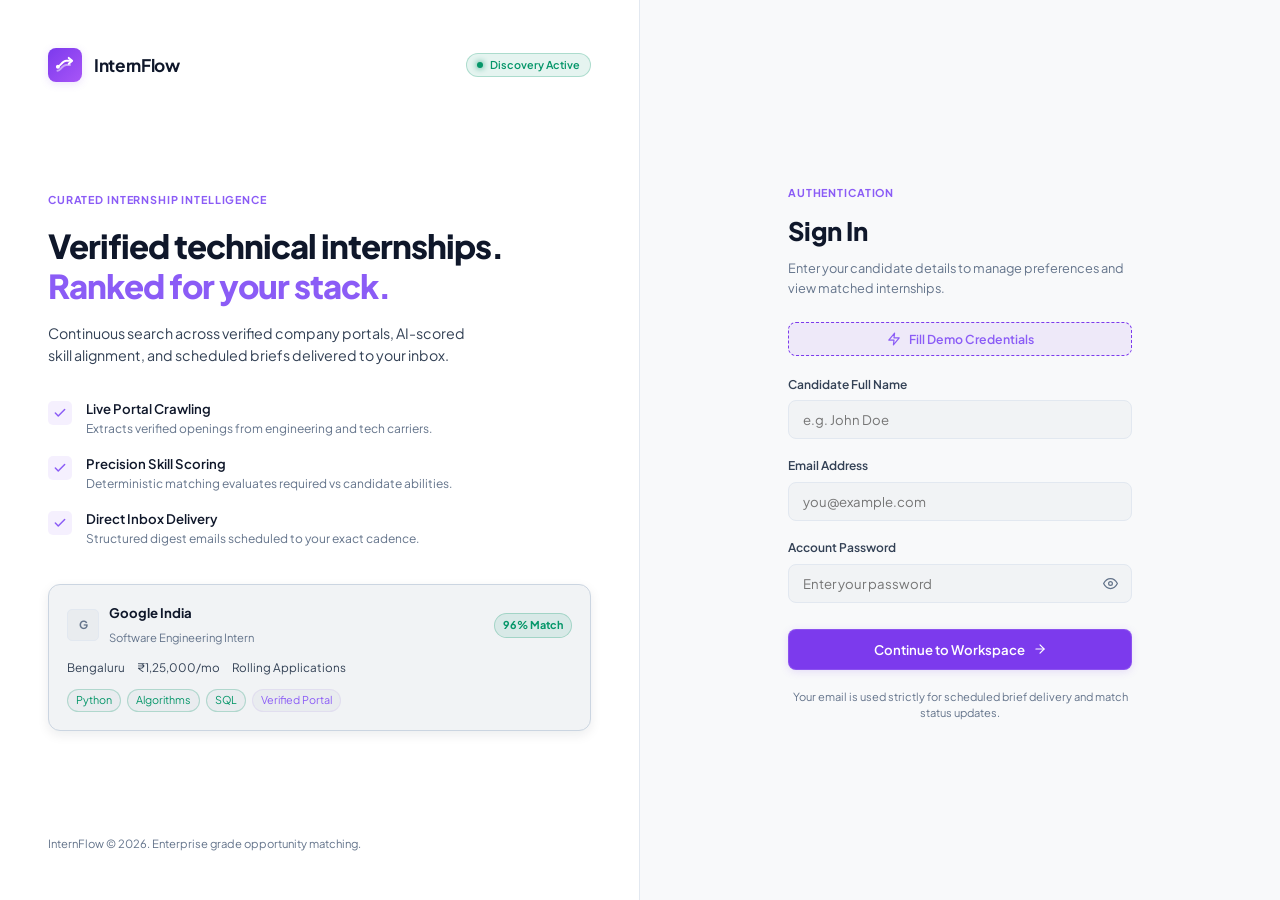
==== commit 4c1e38ff: "Update index.html with refreshed markup and placeholders" ====
--- a/index.html
+++ b/index.html
@@ -1,16 +1,21 @@
 <!DOCTYPE html>
 <html lang="en">
+
 <head>
     <meta charset="UTF-8">
     <meta name="viewport" content="width=device-width, initial-scale=1.0">
-    <meta name="description" content="InternFlow — Executive internship intelligence and automated matching engine for engineering and technology opportunities.">
+    <meta name="description"
+        content="InternFlow — Executive internship intelligence and automated matching engine for engineering and technology opportunities.">
 
     <title>InternFlow — Internship Discovery & Intelligence</title>
-    <link rel="icon" type="image/svg+xml" href="data:image/svg+xml,%3Csvg xmlns='http://www.w3.org/2000/svg' viewBox='0 0 32 32'%3E%3Crect width='32' height='32' rx='8' fill='%237C3AED'/%3E%3Cpath d='M5 19c4 0 6.5-8.5 12.5-8.5h7.5' stroke='white' stroke-width='2.6' stroke-linecap='round' stroke-linejoin='round' fill='none'/%3E%3Cpath d='M21 6.5l4 4-4 4' stroke='white' stroke-width='2.6' stroke-linecap='round' stroke-linejoin='round' fill='none'/%3E%3Cpath d='M5 25c4 0 6.5-8.5 12.5-8.5h5' stroke='white' stroke-width='2.6' stroke-linecap='round' stroke-opacity='0.5' fill='none'/%3E%3Ccircle cx='5.5' cy='19' r='1.5' fill='white'/%3E%3C/svg%3E">
+    <link rel="icon" type="image/svg+xml"
+        href="data:image/svg+xml,%3Csvg xmlns='http://www.w3.org/2000/svg' viewBox='0 0 32 32'%3E%3Crect width='32' height='32' rx='8' fill='%237C3AED'/%3E%3Cpath d='M5 19c4 0 6.5-8.5 12.5-8.5h7.5' stroke='white' stroke-width='2.6' stroke-linecap='round' stroke-linejoin='round' fill='none'/%3E%3Cpath d='M21 6.5l4 4-4 4' stroke='white' stroke-width='2.6' stroke-linecap='round' stroke-linejoin='round' fill='none'/%3E%3Cpath d='M5 25c4 0 6.5-8.5 12.5-8.5h5' stroke='white' stroke-width='2.6' stroke-linecap='round' stroke-opacity='0.5' fill='none'/%3E%3Ccircle cx='5.5' cy='19' r='1.5' fill='white'/%3E%3C/svg%3E">
 
     <link rel="preconnect" href="https://fonts.googleapis.com">
     <link rel="preconnect" href="https://fonts.gstatic.com" crossorigin>
-    <link href="https://fonts.googleapis.com/css2?family=Plus+Jakarta+Sans:wght@300;400;500;600;700;800&family=JetBrains+Mono:wght@400;500&display=swap" rel="stylesheet">
+    <link
+        href="https://fonts.googleapis.com/css2?family=Plus+Jakarta+Sans:wght@300;400;500;600;700;800&family=JetBrains+Mono:wght@400;500&display=swap"
+        rel="stylesheet">
 
     <link rel="stylesheet" href="style.css">
 </head>
@@ -29,11 +34,12 @@
                 <div class="visual-top">
                     <div class="visual-brand-wrap">
                         <div class="brand-logo-mark" aria-label="InternFlow Logo">
-                            <svg class="brand-icon" width="20" height="20" viewBox="0 0 24 24" fill="none" stroke="currentColor" stroke-width="2.4" stroke-linecap="round" stroke-linejoin="round">
-                                <path d="M3 14c3.5 0 5.5-7 10.5-7h6.5"/>
-                                <polyline points="16.5 3.5 20.5 7 16.5 10.5"/>
-                                <path d="M3 19c3.5 0 5.5-7 10.5-7h4.5" stroke-opacity="0.5"/>
-                                <circle cx="3.5" cy="14" r="1.2" fill="currentColor"/>
+                            <svg class="brand-icon" width="20" height="20" viewBox="0 0 24 24" fill="none"
+                                stroke="currentColor" stroke-width="2.4" stroke-linecap="round" stroke-linejoin="round">
+                                <path d="M3 14c3.5 0 5.5-7 10.5-7h6.5" />
+                                <polyline points="16.5 3.5 20.5 7 16.5 10.5" />
+                                <path d="M3 19c3.5 0 5.5-7 10.5-7h4.5" stroke-opacity="0.5" />
+                                <circle cx="3.5" cy="14" r="1.2" fill="currentColor" />
                             </svg>
                         </div>
                         <span class="brand-title">InternFlow</span>
@@ -56,14 +62,18 @@
                     </h1>
 
                     <p class="visual-lead">
-                        Continuous search across verified company portals, AI-scored skill alignment, and scheduled briefs delivered to your inbox.
+                        Continuous search across verified company portals, AI-scored skill alignment, and scheduled
+                        briefs delivered to your inbox.
                     </p>
 
                     <div class="visual-feature-list">
 
                         <div class="visual-feature-item">
                             <div class="feature-icon-box">
-                                <svg width="14" height="14" viewBox="0 0 24 24" fill="none" stroke="currentColor" stroke-width="2.5" stroke-linecap="round" stroke-linejoin="round"><polyline points="20 6 9 17 4 12"></polyline></svg>
+                                <svg width="14" height="14" viewBox="0 0 24 24" fill="none" stroke="currentColor"
+                                    stroke-width="2.5" stroke-linecap="round" stroke-linejoin="round">
+                                    <polyline points="20 6 9 17 4 12"></polyline>
+                                </svg>
                             </div>
                             <div>
                                 <strong>Live Portal Crawling</strong>
@@ -73,7 +83,10 @@
 
                         <div class="visual-feature-item">
                             <div class="feature-icon-box">
-                                <svg width="14" height="14" viewBox="0 0 24 24" fill="none" stroke="currentColor" stroke-width="2.5" stroke-linecap="round" stroke-linejoin="round"><polyline points="20 6 9 17 4 12"></polyline></svg>
+                                <svg width="14" height="14" viewBox="0 0 24 24" fill="none" stroke="currentColor"
+                                    stroke-width="2.5" stroke-linecap="round" stroke-linejoin="round">
+                                    <polyline points="20 6 9 17 4 12"></polyline>
+                                </svg>
                             </div>
                             <div>
                                 <strong>Precision Skill Scoring</strong>
@@ -83,7 +96,10 @@
 
                         <div class="visual-feature-item">
                             <div class="feature-icon-box">
-                                <svg width="14" height="14" viewBox="0 0 24 24" fill="none" stroke="currentColor" stroke-width="2.5" stroke-linecap="round" stroke-linejoin="round"><polyline points="20 6 9 17 4 12"></polyline></svg>
+                                <svg width="14" height="14" viewBox="0 0 24 24" fill="none" stroke="currentColor"
+                                    stroke-width="2.5" stroke-linecap="round" stroke-linejoin="round">
+                                    <polyline points="20 6 9 17 4 12"></polyline>
+                                </svg>
                             </div>
                             <div>
                                 <strong>Direct Inbox Delivery</strong>
@@ -132,11 +148,12 @@
 
                 <div class="mobile-brand">
                     <div class="brand-logo-mark" aria-label="InternFlow Logo">
-                        <svg class="brand-icon" width="20" height="20" viewBox="0 0 24 24" fill="none" stroke="currentColor" stroke-width="2.4" stroke-linecap="round" stroke-linejoin="round">
-                            <path d="M3 14c3.5 0 5.5-7 10.5-7h6.5"/>
-                            <polyline points="16.5 3.5 20.5 7 16.5 10.5"/>
-                            <path d="M3 19c3.5 0 5.5-7 10.5-7h4.5" stroke-opacity="0.5"/>
-                            <circle cx="3.5" cy="14" r="1.2" fill="currentColor"/>
+                        <svg class="brand-icon" width="20" height="20" viewBox="0 0 24 24" fill="none"
+                            stroke="currentColor" stroke-width="2.4" stroke-linecap="round" stroke-linejoin="round">
+                            <path d="M3 14c3.5 0 5.5-7 10.5-7h6.5" />
+                            <polyline points="16.5 3.5 20.5 7 16.5 10.5" />
+                            <path d="M3 19c3.5 0 5.5-7 10.5-7h4.5" stroke-opacity="0.5" />
+                            <circle cx="3.5" cy="14" r="1.2" fill="currentColor" />
                         </svg>
                     </div>
                     <span class="brand-title">InternFlow</span>
@@ -156,7 +173,10 @@
 
                     <div class="quick-demo-wrap">
                         <button type="button" id="quickDemoBtn" class="quick-demo-btn">
-                            <svg width="14" height="14" viewBox="0 0 24 24" fill="none" stroke="currentColor" stroke-width="2" stroke-linecap="round" stroke-linejoin="round"><polygon points="13 2 3 14 12 14 11 22 21 10 12 10 13 2"></polygon></svg>
+                            <svg width="14" height="14" viewBox="0 0 24 24" fill="none" stroke="currentColor"
+                                stroke-width="2" stroke-linecap="round" stroke-linejoin="round">
+                                <polygon points="13 2 3 14 12 14 11 22 21 10 12 10 13 2"></polygon>
+                            </svg>
                             <span>Fill Demo Credentials</span>
                         </button>
                     </div>
@@ -165,45 +185,38 @@
 
                         <div class="input-group">
                             <label for="loginName">Candidate Full Name</label>
-                            <input
-                                type="text"
-                                id="loginName"
-                                placeholder="e.g. Janavi Punmiya"
-                                required
-                                autocomplete="name"
-                            >
+                            <input type="text" id="loginName" placeholder="e.g. John Doe" required autocomplete="name">
                         </div>
 
                         <div class="input-group">
                             <label for="loginEmail">Email Address</label>
-                            <input
-                                type="email"
-                                id="loginEmail"
-                                placeholder="you@example.com"
-                                required
-                                autocomplete="email"
-                            >
+                            <input type="email" id="loginEmail" placeholder="you@example.com" required
+                                autocomplete="email">
                         </div>
 
                         <div class="input-group">
                             <label for="loginPassword">Account Password</label>
                             <div class="password-input-wrap">
-                                <input
-                                    type="password"
-                                    id="loginPassword"
-                                    placeholder="Enter your password"
-                                    required
-                                    autocomplete="current-password"
-                                >
-                                <button type="button" id="togglePasswordBtn" class="toggle-password-btn" title="Toggle password visibility" aria-label="Toggle password visibility">
-                                    <svg width="15" height="15" viewBox="0 0 24 24" fill="none" stroke="currentColor" stroke-width="2" stroke-linecap="round" stroke-linejoin="round"><path d="M1 12s4-8 11-8 11 8 11 8-4 8-11 8-11-8-11-8z"></path><circle cx="12" cy="12" r="3"></circle></svg>
+                                <input type="password" id="loginPassword" placeholder="Enter your password" required
+                                    autocomplete="current-password">
+                                <button type="button" id="togglePasswordBtn" class="toggle-password-btn"
+                                    title="Toggle password visibility" aria-label="Toggle password visibility">
+                                    <svg width="15" height="15" viewBox="0 0 24 24" fill="none" stroke="currentColor"
+                                        stroke-width="2" stroke-linecap="round" stroke-linejoin="round">
+                                        <path d="M1 12s4-8 11-8 11 8 11 8-4 8-11 8-11-8-11-8z"></path>
+                                        <circle cx="12" cy="12" r="3"></circle>
+                                    </svg>
                                 </button>
                             </div>
                         </div>
 
                         <button type="submit" class="primary-btn">
                             <span>Continue to Workspace</span>
-                            <svg width="14" height="14" viewBox="0 0 24 24" fill="none" stroke="currentColor" stroke-width="2" stroke-linecap="round" stroke-linejoin="round"><line x1="5" y1="12" x2="19" y2="12"></line><polyline points="12 5 19 12 12 19"></polyline></svg>
+                            <svg width="14" height="14" viewBox="0 0 24 24" fill="none" stroke="currentColor"
+                                stroke-width="2" stroke-linecap="round" stroke-linejoin="round">
+                                <line x1="5" y1="12" x2="19" y2="12"></line>
+                                <polyline points="12 5 19 12 12 19"></polyline>
+                            </svg>
                         </button>
 
                     </form>
@@ -231,11 +244,12 @@
                 <div class="topbar-inner">
                     <div class="brand">
                         <div class="brand-logo-mark" aria-label="InternFlow Logo">
-                            <svg class="brand-icon" width="20" height="20" viewBox="0 0 24 24" fill="none" stroke="currentColor" stroke-width="2.4" stroke-linecap="round" stroke-linejoin="round">
-                                <path d="M3 14c3.5 0 5.5-7 10.5-7h6.5"/>
-                                <polyline points="16.5 3.5 20.5 7 16.5 10.5"/>
-                                <path d="M3 19c3.5 0 5.5-7 10.5-7h4.5" stroke-opacity="0.5"/>
-                                <circle cx="3.5" cy="14" r="1.2" fill="currentColor"/>
+                            <svg class="brand-icon" width="20" height="20" viewBox="0 0 24 24" fill="none"
+                                stroke="currentColor" stroke-width="2.4" stroke-linecap="round" stroke-linejoin="round">
+                                <path d="M3 14c3.5 0 5.5-7 10.5-7h6.5" />
+                                <polyline points="16.5 3.5 20.5 7 16.5 10.5" />
+                                <path d="M3 19c3.5 0 5.5-7 10.5-7h4.5" stroke-opacity="0.5" />
+                                <circle cx="3.5" cy="14" r="1.2" fill="currentColor" />
                             </svg>
                         </div>
                         <span class="brand-title">InternFlow</span>
@@ -257,7 +271,8 @@
                     <div class="page-header-block">
                         <span class="category-eyebrow">CONFIGURATION</span>
                         <h1>Matching Preferences</h1>
-                        <p>Specify your target disciplines, technical stack, compensation floor, and notification cadence.</p>
+                        <p>Specify your target disciplines, technical stack, compensation floor, and notification
+                            cadence.</p>
                     </div>
 
                     <form id="preferencesForm">
@@ -320,24 +335,27 @@
 
                             <div class="field">
                                 <label for="skills">Skills & Technologies (comma separated)</label>
-                                <input
-                                    type="text"
-                                    id="skills"
-                                    placeholder="e.g. Python, SQL, React, Linux, Docker, AWS"
-                                    required
-                                >
+                                <input type="text" id="skills" placeholder="e.g. Python, SQL, React, Linux, Docker, AWS"
+                                    required>
 
                                 <div class="skills-suggestion-chips">
                                     <span class="suggestion-label">Quick Suggestions:</span>
-                                    <button type="button" class="skill-suggestion-chip" data-skill="Python">+ Python</button>
-                                    <button type="button" class="skill-suggestion-chip" data-skill="JavaScript">+ JavaScript</button>
+                                    <button type="button" class="skill-suggestion-chip" data-skill="Python">+
+                                        Python</button>
+                                    <button type="button" class="skill-suggestion-chip" data-skill="JavaScript">+
+                                        JavaScript</button>
                                     <button type="button" class="skill-suggestion-chip" data-skill="SQL">+ SQL</button>
-                                    <button type="button" class="skill-suggestion-chip" data-skill="React">+ React</button>
-                                    <button type="button" class="skill-suggestion-chip" data-skill="Docker">+ Docker</button>
-                                    <button type="button" class="skill-suggestion-chip" data-skill="Machine Learning">+ ML</button>
+                                    <button type="button" class="skill-suggestion-chip" data-skill="React">+
+                                        React</button>
+                                    <button type="button" class="skill-suggestion-chip" data-skill="Docker">+
+                                        Docker</button>
+                                    <button type="button" class="skill-suggestion-chip" data-skill="Machine Learning">+
+                                        ML</button>
                                     <button type="button" class="skill-suggestion-chip" data-skill="AWS">+ AWS</button>
-                                    <button type="button" class="skill-suggestion-chip" data-skill="Node.js">+ Node.js</button>
-                                    <button type="button" class="skill-suggestion-chip" data-skill="Java">+ Java</button>
+                                    <button type="button" class="skill-suggestion-chip" data-skill="Node.js">+
+                                        Node.js</button>
+                                    <button type="button" class="skill-suggestion-chip" data-skill="Java">+
+                                        Java</button>
                                 </div>
                             </div>
                         </div>
@@ -353,18 +371,29 @@
                             <div class="field">
                                 <label>Target Work Hubs</label>
                                 <div class="location-grid">
-                                    <label class="choice"><input type="checkbox" value="Mumbai"><span>Mumbai</span></label>
+                                    <label class="choice"><input type="checkbox"
+                                            value="Mumbai"><span>Mumbai</span></label>
                                     <label class="choice"><input type="checkbox" value="Pune"><span>Pune</span></label>
-                                    <label class="choice"><input type="checkbox" value="Bengaluru"><span>Bengaluru</span></label>
-                                    <label class="choice"><input type="checkbox" value="Hyderabad"><span>Hyderabad</span></label>
-                                    <label class="choice"><input type="checkbox" value="Delhi NCR"><span>Delhi NCR</span></label>
-                                    <label class="choice"><input type="checkbox" value="Chennai"><span>Chennai</span></label>
-                                    <label class="choice"><input type="checkbox" value="Kolkata"><span>Kolkata</span></label>
-                                    <label class="choice"><input type="checkbox" value="Ahmedabad"><span>Ahmedabad</span></label>
-                                    <label class="choice"><input type="checkbox" value="Noida"><span>Noida</span></label>
-                                    <label class="choice"><input type="checkbox" value="Gurugram"><span>Gurugram</span></label>
-                                    <label class="choice"><input type="checkbox" value="Remote"><span>Remote</span></label>
-                                    <label class="choice"><input type="checkbox" value="Anywhere in India"><span>Anywhere in India</span></label>
+                                    <label class="choice"><input type="checkbox"
+                                            value="Bengaluru"><span>Bengaluru</span></label>
+                                    <label class="choice"><input type="checkbox"
+                                            value="Hyderabad"><span>Hyderabad</span></label>
+                                    <label class="choice"><input type="checkbox" value="Delhi NCR"><span>Delhi
+                                            NCR</span></label>
+                                    <label class="choice"><input type="checkbox"
+                                            value="Chennai"><span>Chennai</span></label>
+                                    <label class="choice"><input type="checkbox"
+                                            value="Kolkata"><span>Kolkata</span></label>
+                                    <label class="choice"><input type="checkbox"
+                                            value="Ahmedabad"><span>Ahmedabad</span></label>
+                                    <label class="choice"><input type="checkbox"
+                                            value="Noida"><span>Noida</span></label>
+                                    <label class="choice"><input type="checkbox"
+                                            value="Gurugram"><span>Gurugram</span></label>
+                                    <label class="choice"><input type="checkbox"
+                                            value="Remote"><span>Remote</span></label>
+                                    <label class="choice"><input type="checkbox"
+                                            value="Anywhere in India"><span>Anywhere in India</span></label>
                                 </div>
                             </div>
 
@@ -381,11 +410,7 @@
 
                                 <div class="field">
                                     <label for="customLocation">Additional Location</label>
-                                    <input
-                                        type="text"
-                                        id="customLocation"
-                                        placeholder="Add custom city or state"
-                                    >
+                                    <input type="text" id="customLocation" placeholder="Add custom city or state">
                                 </div>
                             </div>
                         </div>
@@ -403,14 +428,7 @@
                                     <label for="stipend">Minimum Monthly Stipend</label>
                                     <div class="rupee-input">
                                         <span class="currency-prefix">₹</span>
-                                        <input
-                                            type="number"
-                                            id="stipend"
-                                            min="0"
-                                            step="1000"
-                                            value="10000"
-                                            required
-                                        >
+                                        <input type="number" id="stipend" min="0" step="1000" value="10000" required>
                                     </div>
                                 </div>
 
@@ -502,7 +520,14 @@
                             <div class="form-grid-two">
                                 <div class="email-address-box">
                                     <div class="email-symbol-box">
-                                        <svg width="18" height="18" viewBox="0 0 24 24" fill="none" stroke="currentColor" stroke-width="2" stroke-linecap="round" stroke-linejoin="round"><path d="M4 4h16c1.1 0 2 .9 2 2v12c0 1.1-.9 2-2 2H4c-1.1 0-2-.9-2-2V6c0-1.1.9-2 2-2z"></path><polyline points="22,6 12,13 2,6"></polyline></svg>
+                                        <svg width="18" height="18" viewBox="0 0 24 24" fill="none"
+                                            stroke="currentColor" stroke-width="2" stroke-linecap="round"
+                                            stroke-linejoin="round">
+                                            <path
+                                                d="M4 4h16c1.1 0 2 .9 2 2v12c0 1.1-.9 2-2 2H4c-1.1 0-2-.9-2-2V6c0-1.1.9-2 2-2z">
+                                            </path>
+                                            <polyline points="22,6 12,13 2,6"></polyline>
+                                        </svg>
                                     </div>
                                     <div>
                                         <small class="field-caption">RECIPIENT INBOX</small>
@@ -531,7 +556,10 @@
                             </div>
                             <button type="submit" class="primary-btn">
                                 <span>Save &amp; View Opportunities</span>
-                                <svg width="14" height="14" viewBox="0 0 24 24" fill="none" stroke="currentColor" stroke-width="2" stroke-linecap="round" stroke-linejoin="round"><polyline points="9 18 15 12 9 6"></polyline></svg>
+                                <svg width="14" height="14" viewBox="0 0 24 24" fill="none" stroke="currentColor"
+                                    stroke-width="2" stroke-linecap="round" stroke-linejoin="round">
+                                    <polyline points="9 18 15 12 9 6"></polyline>
+                                </svg>
                             </button>
                         </div>
 
@@ -556,11 +584,12 @@
                 <div class="topbar-inner">
                     <div class="brand">
                         <div class="brand-logo-mark" aria-label="InternFlow Logo">
-                            <svg class="brand-icon" width="20" height="20" viewBox="0 0 24 24" fill="none" stroke="currentColor" stroke-width="2.4" stroke-linecap="round" stroke-linejoin="round">
-                                <path d="M3 14c3.5 0 5.5-7 10.5-7h6.5"/>
-                                <polyline points="16.5 3.5 20.5 7 16.5 10.5"/>
-                                <path d="M3 19c3.5 0 5.5-7 10.5-7h4.5" stroke-opacity="0.5"/>
-                                <circle cx="3.5" cy="14" r="1.2" fill="currentColor"/>
+                            <svg class="brand-icon" width="20" height="20" viewBox="0 0 24 24" fill="none"
+                                stroke="currentColor" stroke-width="2.4" stroke-linecap="round" stroke-linejoin="round">
+                                <path d="M3 14c3.5 0 5.5-7 10.5-7h6.5" />
+                                <polyline points="16.5 3.5 20.5 7 16.5 10.5" />
+                                <path d="M3 19c3.5 0 5.5-7 10.5-7h4.5" stroke-opacity="0.5" />
+                                <circle cx="3.5" cy="14" r="1.2" fill="currentColor" />
                             </svg>
                         </div>
                         <span class="brand-title">InternFlow</span>
@@ -599,17 +628,33 @@
 
                         <div class="workspace-actions">
                             <button id="editPreferences" type="button" class="secondary-btn">
-                                <svg width="14" height="14" viewBox="0 0 24 24" fill="none" stroke="currentColor" stroke-width="2" stroke-linecap="round" stroke-linejoin="round"><circle cx="12" cy="12" r="3"></circle><path d="M19.4 15a1.65 1.65 0 0 0 .33 1.82l.06.06a2 2 0 0 1 0 2.83 2 2 0 0 1-2.83 0l-.06-.06a1.65 1.65 0 0 0-1.82-.33 1.65 1.65 0 0 0-1 1.51V21a2 2 0 0 1-2 2 2 2 0 0 1-2-2v-.09A1.65 1.65 0 0 0 9 19.4a1.65 1.65 0 0 0-1.82.33l-.06.06a2 2 0 0 1-2.83 0 2 2 0 0 1 0-2.83l.06-.06a1.65 1.65 0 0 0 .33-1.82 1.65 1.65 0 0 0-1.51-1H3a2 2 0 0 1-2-2 2 2 0 0 1 2-2h.09A1.65 1.65 0 0 0 4.6 9a1.65 1.65 0 0 0-.33-1.82l-.06-.06a2 2 0 0 1 0-2.83 2 2 0 0 1 2.83 0l.06.06a1.65 1.65 0 0 0 1.82.33H9a1.65 1.65 0 0 0 1-1.51V3a2 2 0 0 1 2-2 2 2 0 0 1 2 2v.09a1.65 1.65 0 0 0 1 1.51 1.65 1.65 0 0 0 1.82-.33l.06-.06a2 2 0 0 1 2.83 0 2 2 0 0 1 0 2.83l-.06.06a1.65 1.65 0 0 0-.33 1.82V9a1.65 1.65 0 0 0 1.51 1H21a2 2 0 0 1 2 2 2 2 0 0 1-2 2h-.09a1.65 1.65 0 0 0-1.51 1z"></path></svg>
+                                <svg width="14" height="14" viewBox="0 0 24 24" fill="none" stroke="currentColor"
+                                    stroke-width="2" stroke-linecap="round" stroke-linejoin="round">
+                                    <circle cx="12" cy="12" r="3"></circle>
+                                    <path
+                                        d="M19.4 15a1.65 1.65 0 0 0 .33 1.82l.06.06a2 2 0 0 1 0 2.83 2 2 0 0 1-2.83 0l-.06-.06a1.65 1.65 0 0 0-1.82-.33 1.65 1.65 0 0 0-1 1.51V21a2 2 0 0 1-2 2 2 2 0 0 1-2-2v-.09A1.65 1.65 0 0 0 9 19.4a1.65 1.65 0 0 0-1.82.33l-.06.06a2 2 0 0 1-2.83 0 2 2 0 0 1 0-2.83l.06-.06a1.65 1.65 0 0 0 .33-1.82 1.65 1.65 0 0 0-1.51-1H3a2 2 0 0 1-2-2 2 2 0 0 1 2-2h.09A1.65 1.65 0 0 0 4.6 9a1.65 1.65 0 0 0-.33-1.82l-.06-.06a2 2 0 0 1 0-2.83 2 2 0 0 1 2.83 0l.06.06a1.65 1.65 0 0 0 1.82.33H9a1.65 1.65 0 0 0 1-1.51V3a2 2 0 0 1 2-2 2 2 0 0 1 2 2v.09a1.65 1.65 0 0 0 1 1.51 1.65 1.65 0 0 0 1.82-.33l.06-.06a2 2 0 0 1 2.83 0 2 2 0 0 1 0 2.83l-.06.06a1.65 1.65 0 0 0-.33 1.82V9a1.65 1.65 0 0 0 1.51 1H21a2 2 0 0 1 2 2 2 2 0 0 1-2 2h-.09a1.65 1.65 0 0 0-1.51 1z">
+                                    </path>
+                                </svg>
                                 <span>Edit Criteria</span>
                             </button>
 
                             <button id="triggerTestEmailBtn" type="button" class="secondary-btn">
-                                <svg width="14" height="14" viewBox="0 0 24 24" fill="none" stroke="currentColor" stroke-width="2" stroke-linecap="round" stroke-linejoin="round"><path d="M4 4h16c1.1 0 2 .9 2 2v12c0 1.1-.9 2-2 2H4c-1.1 0-2-.9-2-2V6c0-1.1.9-2 2-2z"></path><polyline points="22,6 12,13 2,6"></polyline></svg>
+                                <svg width="14" height="14" viewBox="0 0 24 24" fill="none" stroke="currentColor"
+                                    stroke-width="2" stroke-linecap="round" stroke-linejoin="round">
+                                    <path
+                                        d="M4 4h16c1.1 0 2 .9 2 2v12c0 1.1-.9 2-2 2H4c-1.1 0-2-.9-2-2V6c0-1.1.9-2 2-2z">
+                                    </path>
+                                    <polyline points="22,6 12,13 2,6"></polyline>
+                                </svg>
                                 <span>Send Test Digest</span>
                             </button>
 
                             <button id="refreshSearchBtn" type="button" class="primary-btn btn-sm">
-                                <svg width="14" height="14" viewBox="0 0 24 24" fill="none" stroke="currentColor" stroke-width="2" stroke-linecap="round" stroke-linejoin="round"><polyline points="23 4 23 10 17 10"></polyline><path d="M20.49 15a9 9 0 1 1-2.12-9.36L23 10"></path></svg>
+                                <svg width="14" height="14" viewBox="0 0 24 24" fill="none" stroke="currentColor"
+                                    stroke-width="2" stroke-linecap="round" stroke-linejoin="round">
+                                    <polyline points="23 4 23 10 17 10"></polyline>
+                                    <path d="M20.49 15a9 9 0 1 1-2.12-9.36L23 10"></path>
+                                </svg>
                                 <span>Refresh</span>
                             </button>
                         </div>
@@ -669,16 +714,17 @@
 
                             <div class="toolbar-search-wrap">
                                 <span class="toolbar-search-icon">
-                                    <svg width="15" height="15" viewBox="0 0 24 24" fill="none" stroke="currentColor" stroke-width="2" stroke-linecap="round" stroke-linejoin="round"><circle cx="11" cy="11" r="8"></circle><line x1="21" y1="21" x2="16.65" y2="16.65"></line></svg>
+                                    <svg width="15" height="15" viewBox="0 0 24 24" fill="none" stroke="currentColor"
+                                        stroke-width="2" stroke-linecap="round" stroke-linejoin="round">
+                                        <circle cx="11" cy="11" r="8"></circle>
+                                        <line x1="21" y1="21" x2="16.65" y2="16.65"></line>
+                                    </svg>
                                 </span>
-                                <input
-                                    type="text"
-                                    id="internshipSearchInput"
-                                    class="toolbar-search-input"
+                                <input type="text" id="internshipSearchInput" class="toolbar-search-input"
                                     placeholder="Filter by role, company, skills, or city..."
-                                    aria-label="Filter internships"
-                                >
-                                <button type="button" id="clearSearchBtn" class="clear-search-btn" style="display: none;" title="Clear search">✕</button>
+                                    aria-label="Filter internships">
+                                <button type="button" id="clearSearchBtn" class="clear-search-btn"
+                                    style="display: none;" title="Clear search">✕</button>
                             </div>
 
                             <div class="toolbar-pills-row">
@@ -686,7 +732,8 @@
                                 <button type="button" class="filter-pill" data-filter="high-match">80%+ Match</button>
                                 <button type="button" class="filter-pill" data-filter="remote">Remote Only</button>
                                 <button type="button" class="filter-pill" data-filter="paid">Paid Only</button>
-                                <button type="button" class="filter-pill" data-filter="saved">Saved (<span id="savedCountBadge">0</span>)</button>
+                                <button type="button" class="filter-pill" data-filter="saved">Saved (<span
+                                        id="savedCountBadge">0</span>)</button>
                             </div>
 
                             <div class="toolbar-sort-wrap">
@@ -725,4 +772,5 @@
     <script src="script.js"></script>
 
 </body>
+
 </html>
